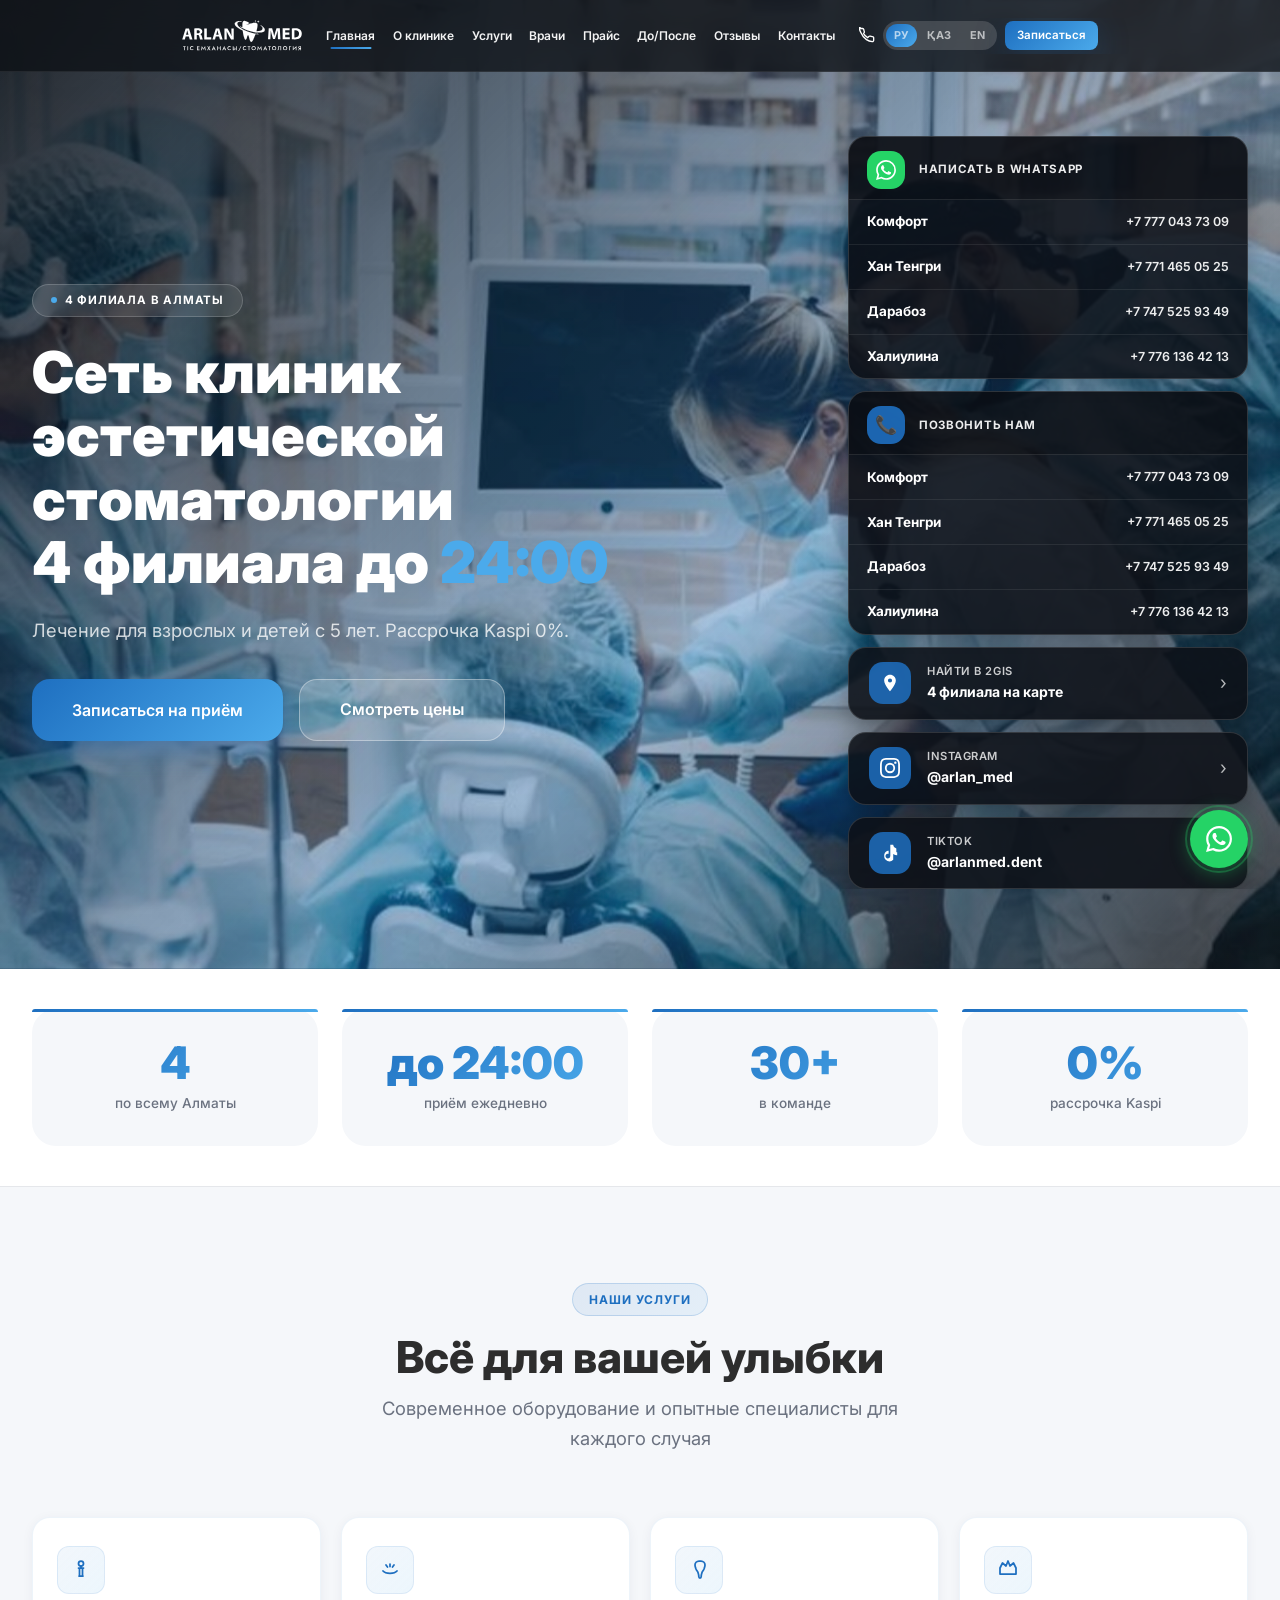
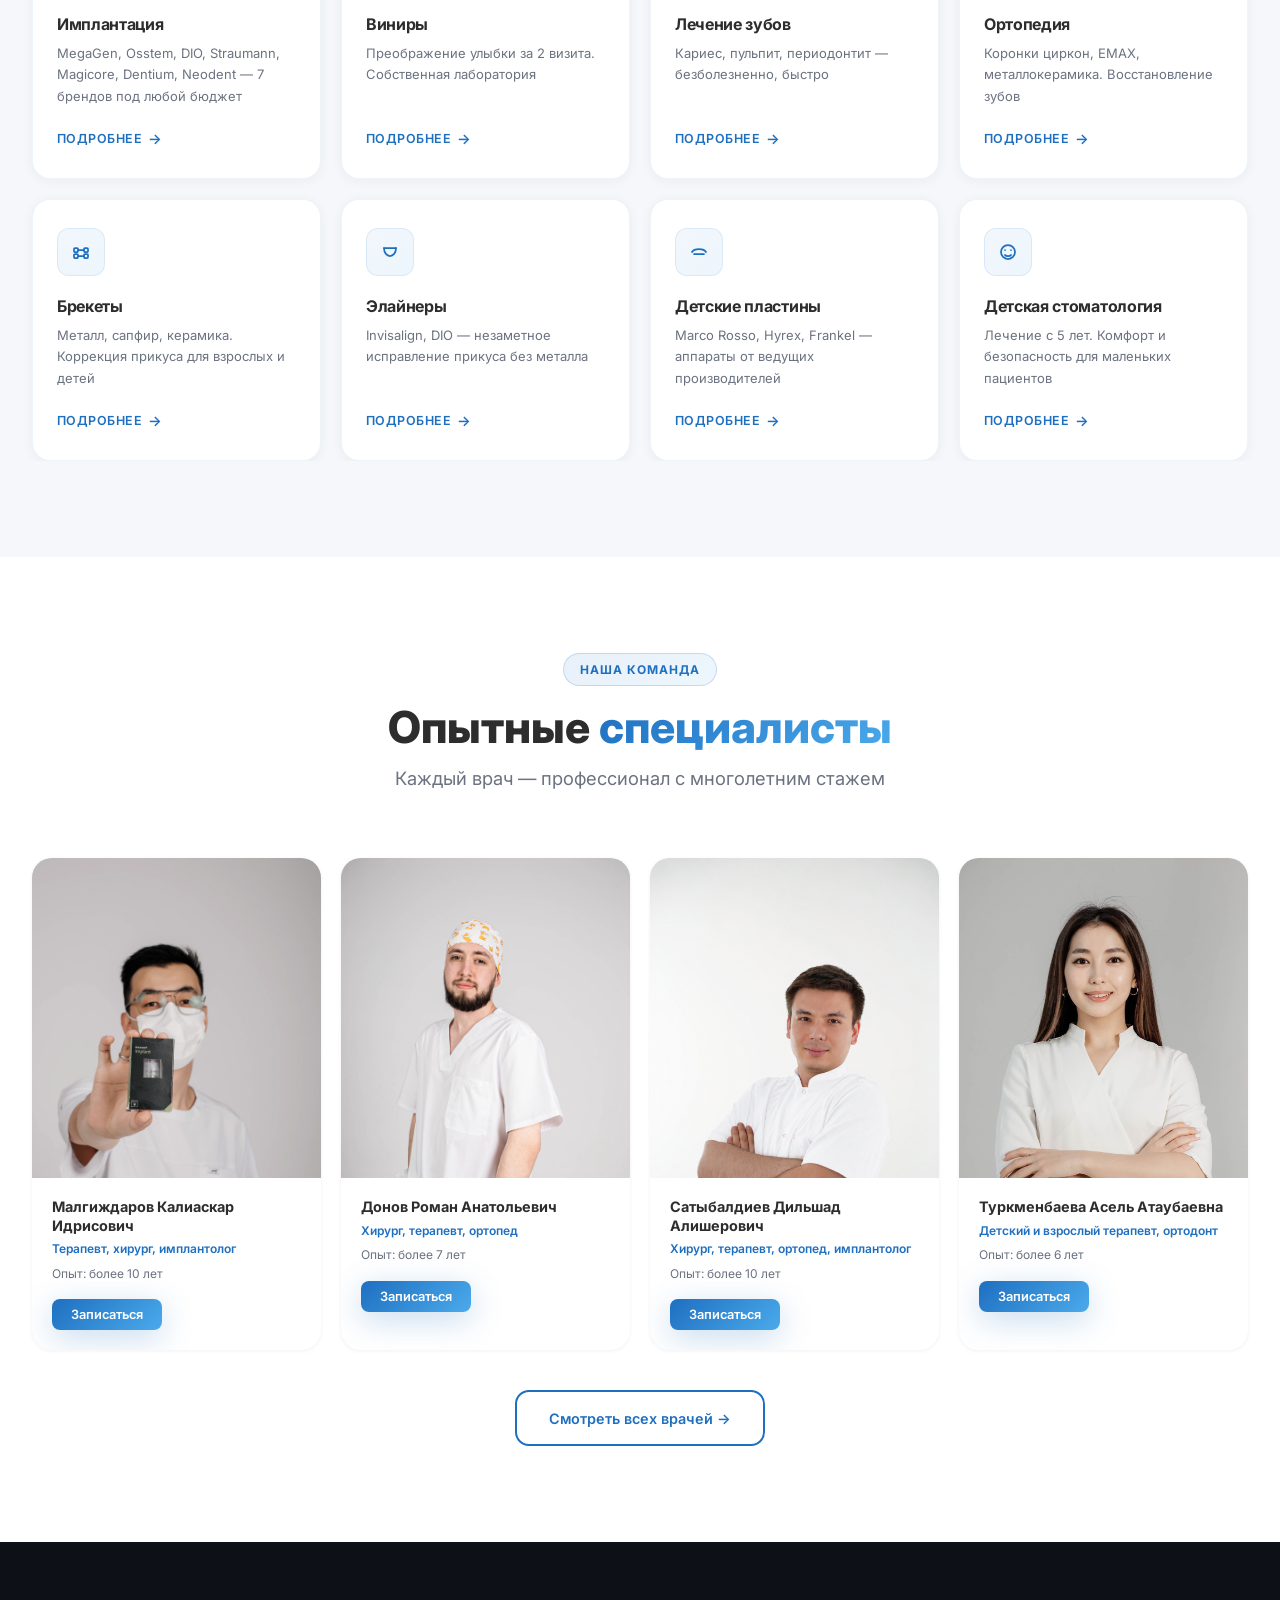
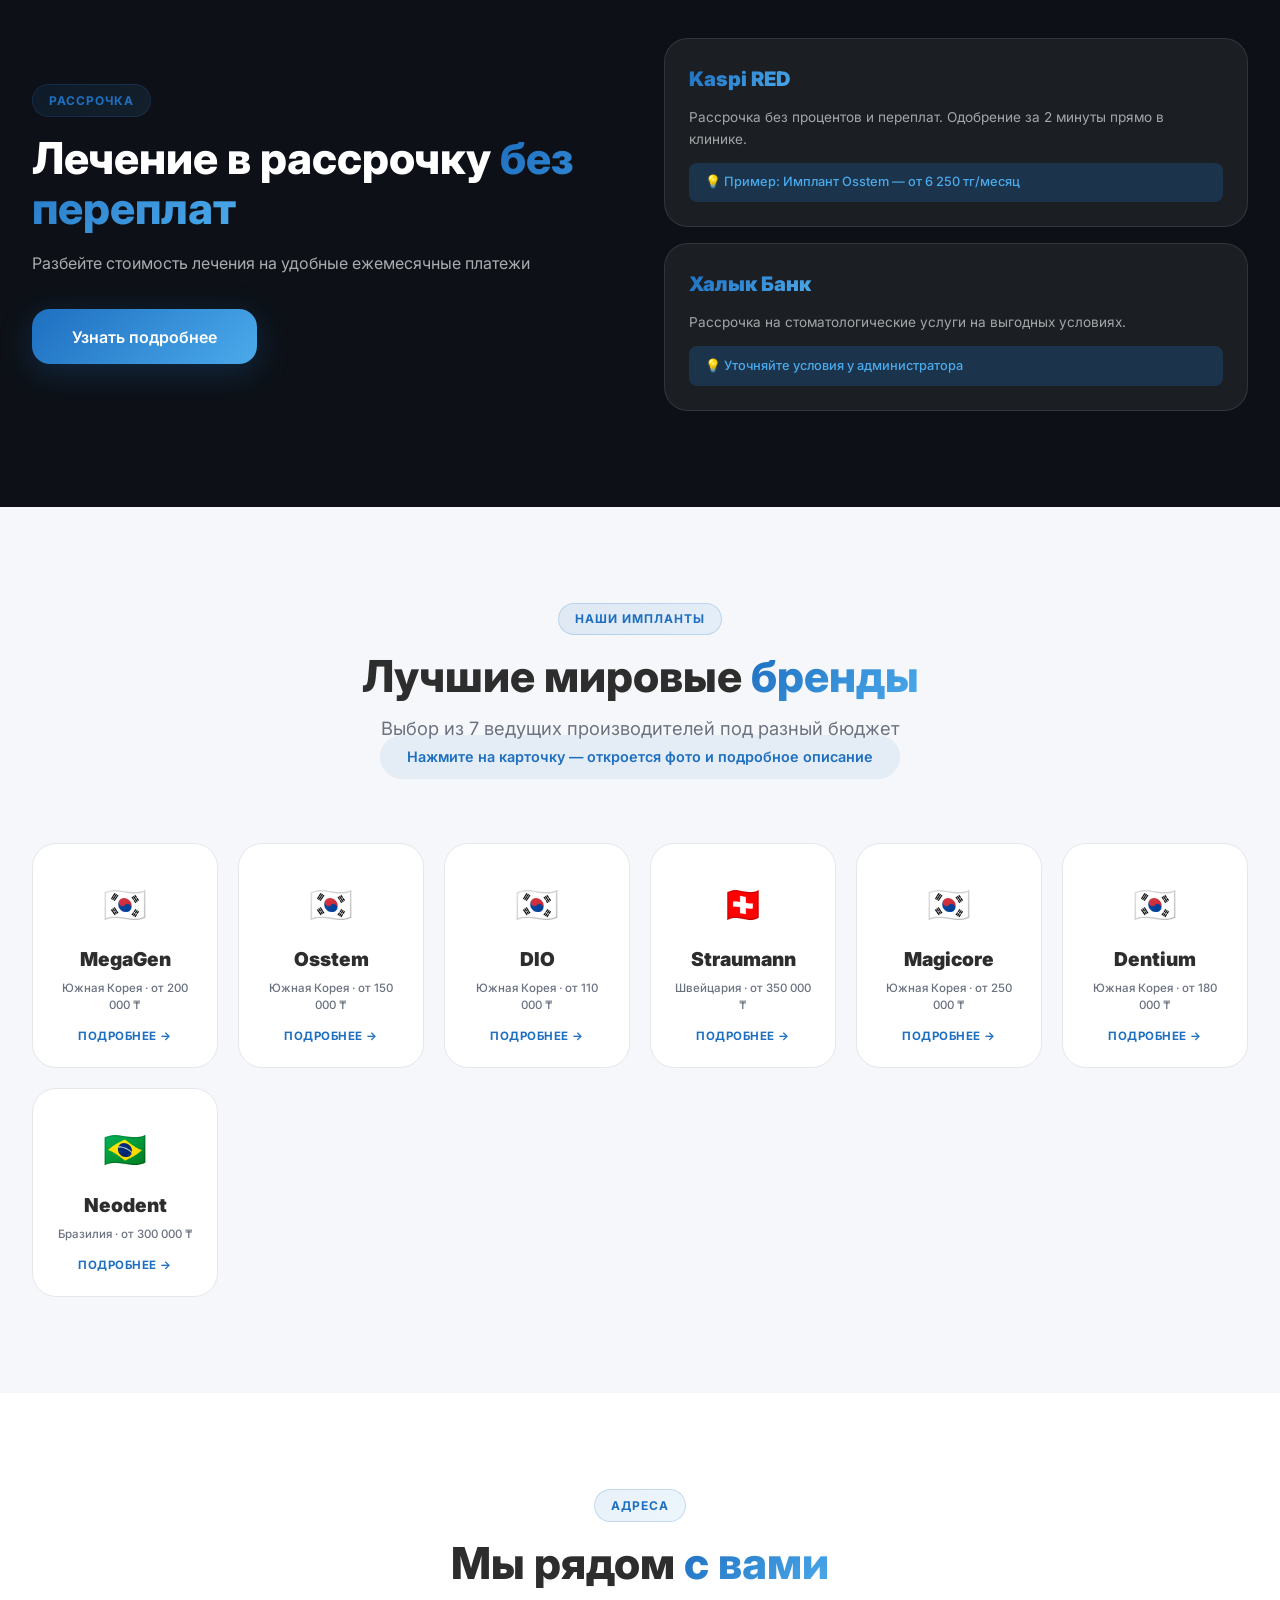
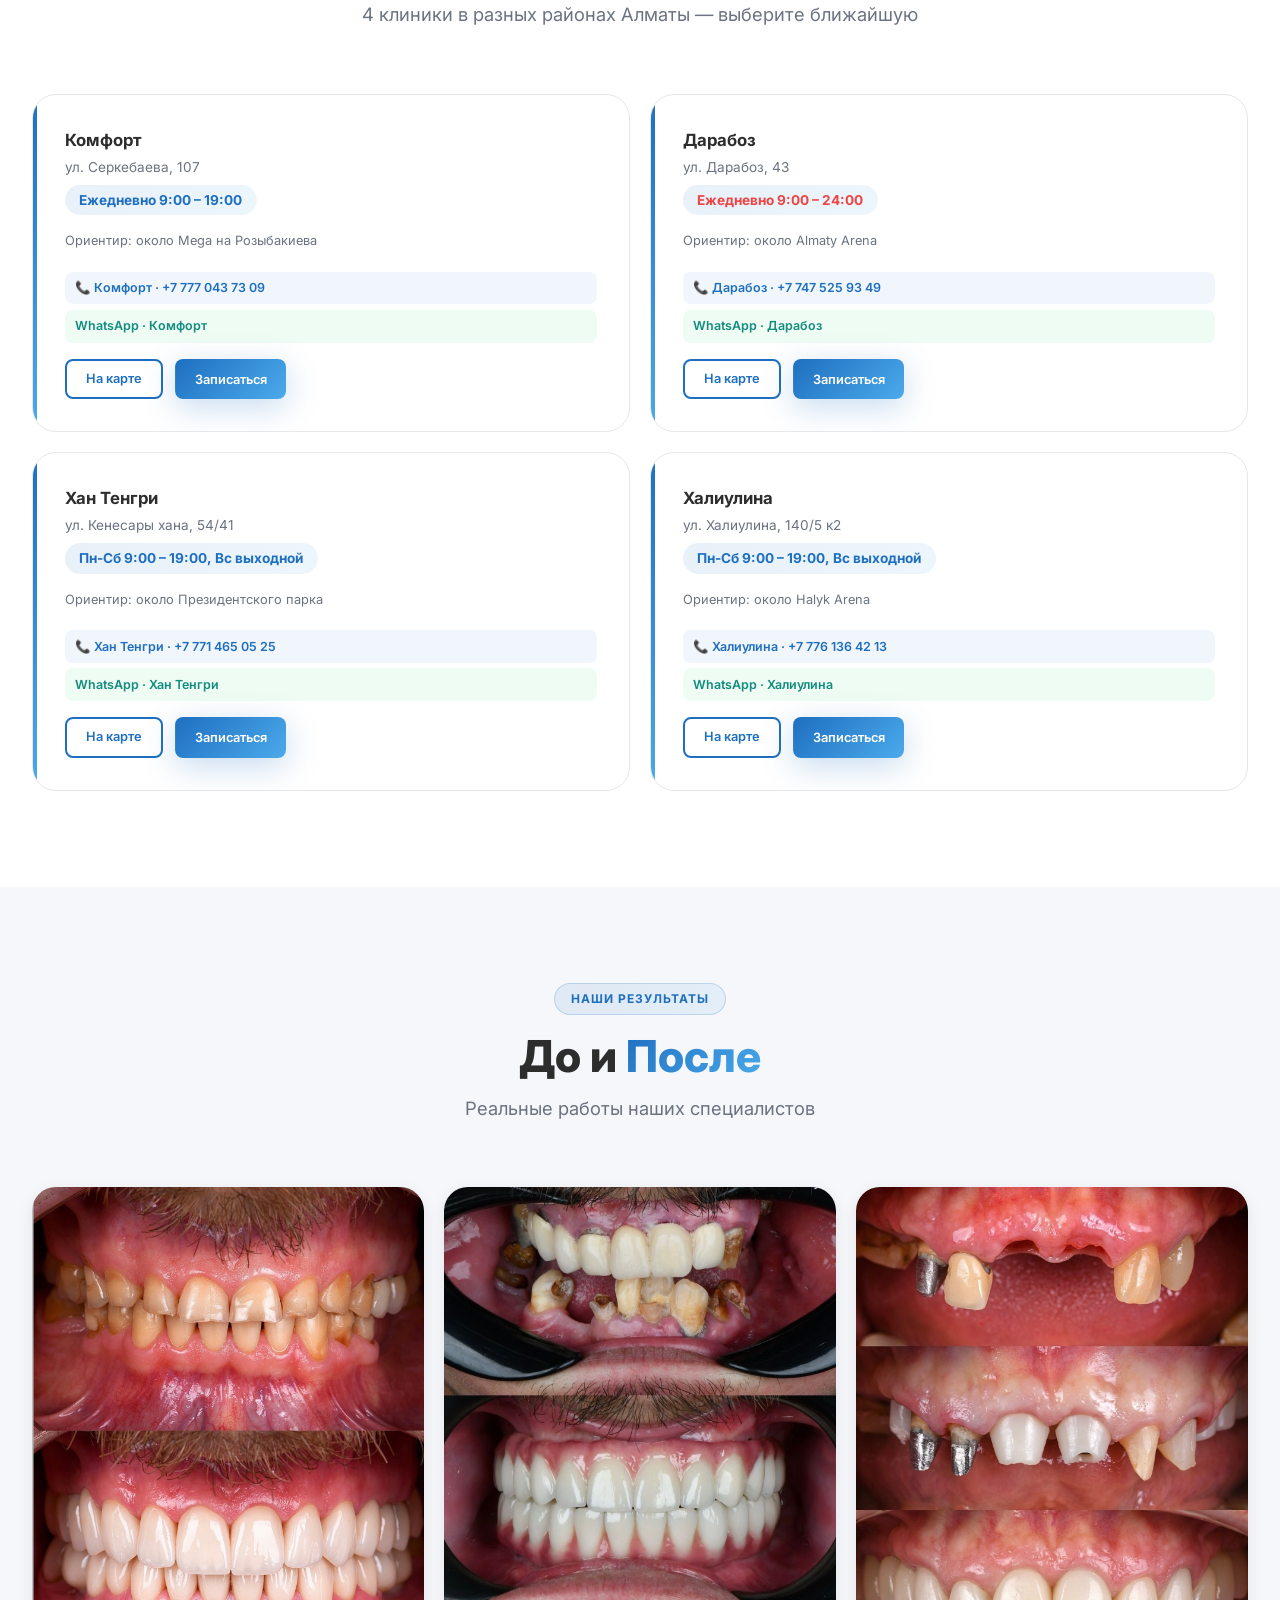
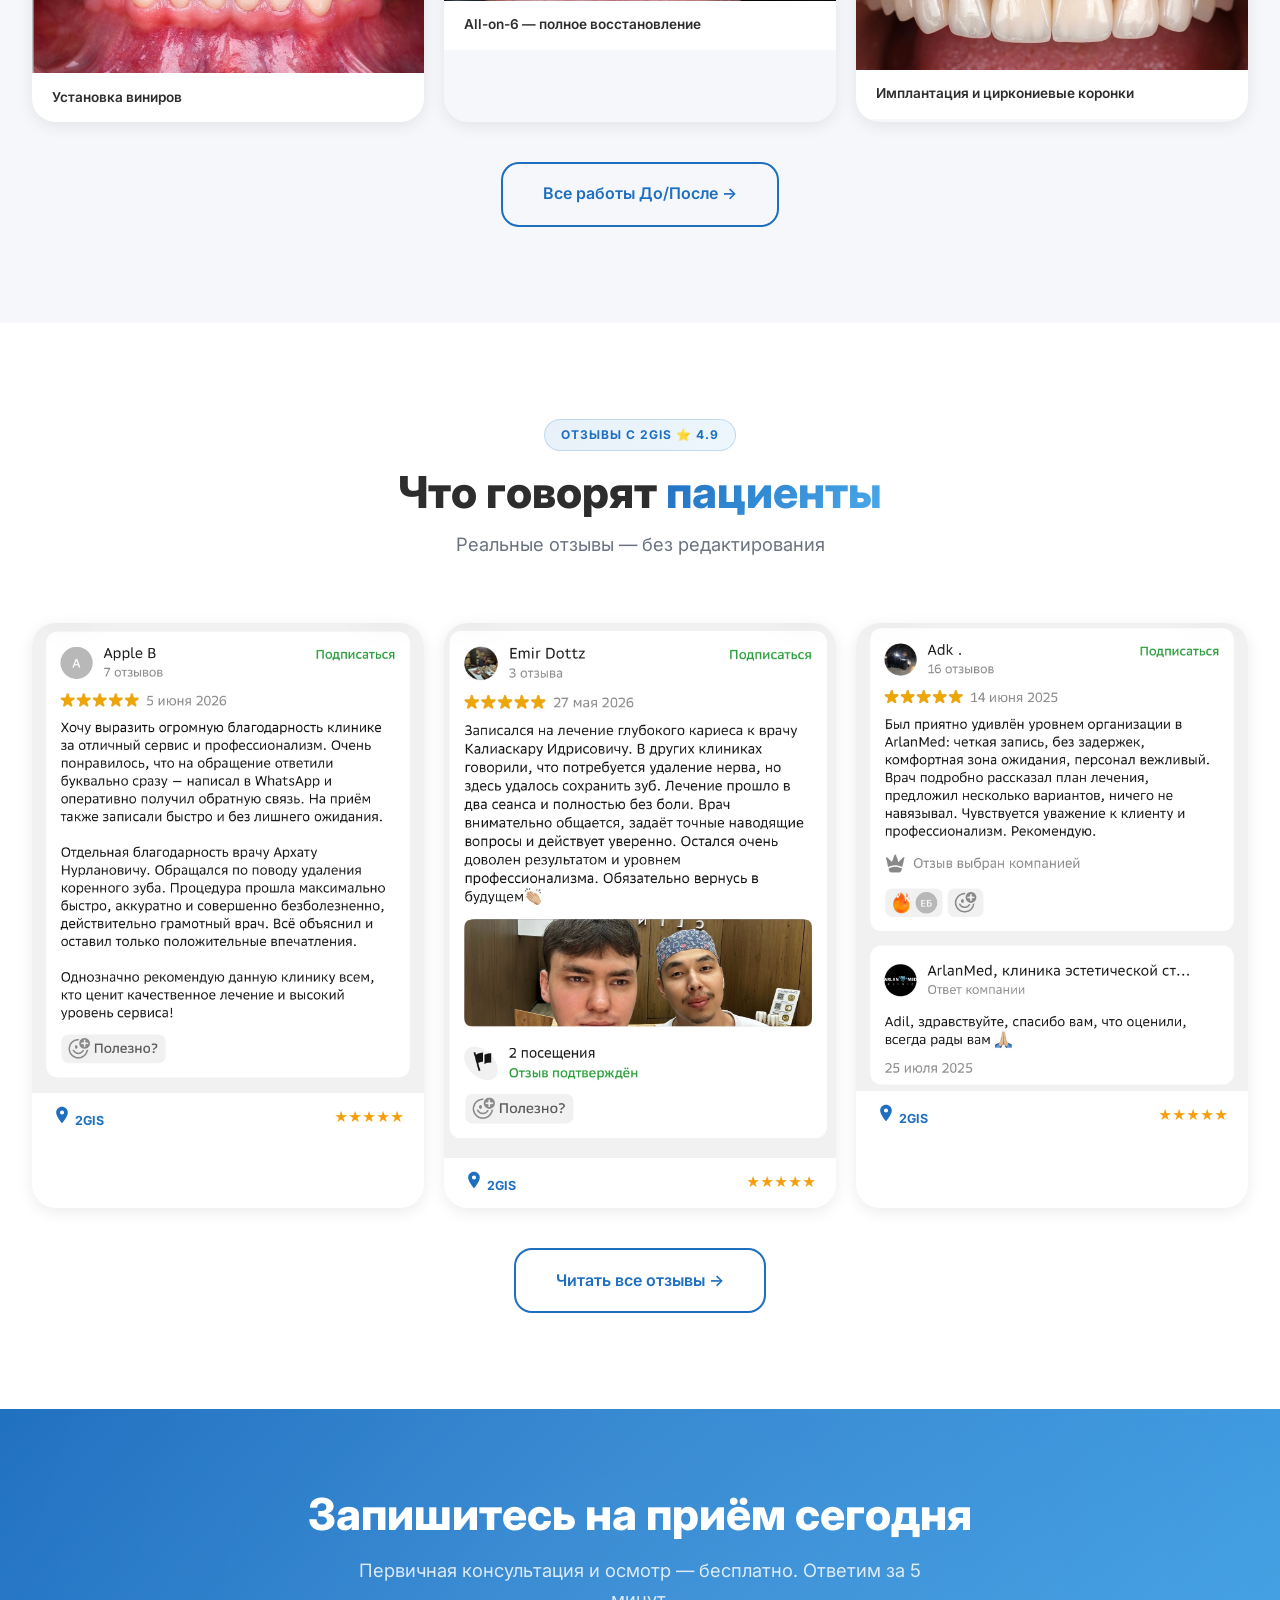
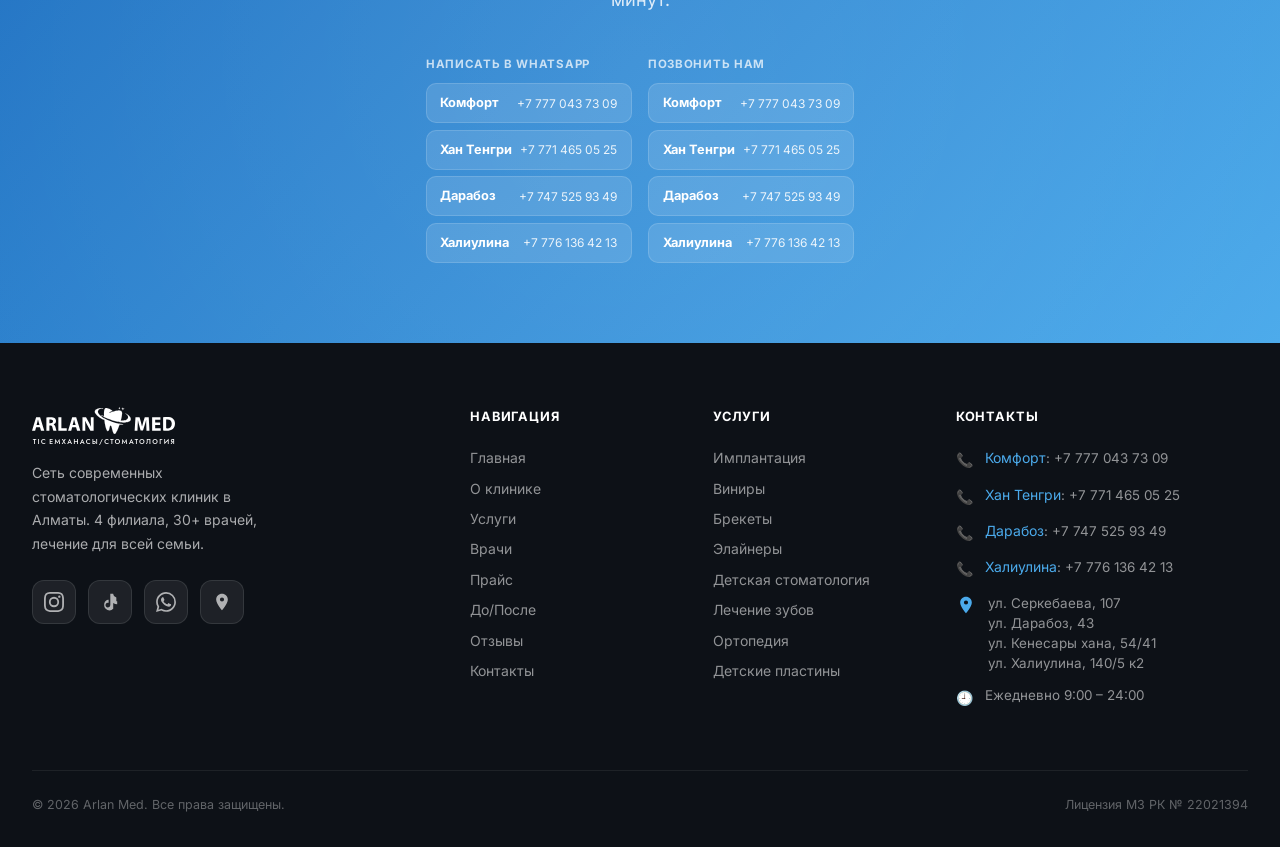
==== index.html @ 2eec99c2 "Fix invisible WhatsApp icon in hero contact block. Co-authored-by: Cursor <cursoragent@cursor.com>" ====
﻿<!DOCTYPE html>
<html lang="ru">
<head>
  <meta charset="UTF-8">
  <meta name="viewport" content="width=device-width, initial-scale=1.0">
  <title>Arlan Med — Стоматология в Алматы | 4 филиала, приём до 24:00</title>
  <meta name="description" content="Arlan Med — сеть современных стоматологических клиник в Алматы. 4 филиала, 30+ врачей, лечение взрослых и детей от 5 лет. Имплантация, виниры, брекеты, рассрочка Kaspi 0%.">
  <meta name="keywords" content="стоматология Алматы, зубной врач Алматы, имплантация, виниры, брекеты, детская стоматология, Arlan Med">
  <meta property="og:title" content="Arlan Med — Стоматология в Алматы">
  <meta property="og:description" content="4 филиала, приём до 24:00, рассрочка Kaspi 0%">
  <meta property="og:type" content="website">
  <link rel="icon" type="image/svg+xml" href="img/Logo/Logotype_ArlanMed.svg">
  <link rel="stylesheet" href="css/style.css?v=6">
</head>
<body>

<!-- ===== HEADER ===== -->
<header class="header" id="header">
  <div class="container">
    <div class="header__inner">
      <a href="index.html" class="header__logo">
        <img src="img/Logo/Logotype_ArlanMed.svg" alt="Arlan Med" onerror="this.src='img/Logo/Logotype_ArlanMed.png'">
      </a>
      <nav class="header__nav">
        <a href="index.html" class="nav-link" data-i18n="nav_home" data-i18n="nav_home" data-i18n="nav_home">Главная</a>
        <a href="about.html" class="nav-link" data-i18n="nav_about" data-i18n="nav_about" data-i18n="nav_about">О клинике</a>
        <a href="services.html" class="nav-link" data-i18n="nav_services" data-i18n="nav_services" data-i18n="nav_services">Услуги</a>
        <a href="doctors.html" class="nav-link" data-i18n="nav_doctors" data-i18n="nav_doctors" data-i18n="nav_doctors">Врачи</a>
        <a href="price.html" class="nav-link" data-i18n="nav_price" data-i18n="nav_price" data-i18n="nav_price">Прайс</a>
        <a href="gallery.html" class="nav-link" data-i18n="nav_gallery" data-i18n="nav_gallery" data-i18n="nav_gallery">До/После</a>
        <a href="reviews.html" class="nav-link" data-i18n="nav_reviews" data-i18n="nav_reviews" data-i18n="nav_reviews">Отзывы</a>
        <a href="contacts.html" class="nav-link" data-i18n="nav_contacts" data-i18n="nav_contacts" data-i18n="nav_contacts">Контакты</a>
      </nav>
      <div class="header__right">
        <a href="tel:+77011880101" class="header__phone">
          <svg viewBox="0 0 24 24" fill="none" stroke="currentColor" stroke-width="2" width="16" height="16"><path d="M22 16.92v3a2 2 0 01-2.18 2 19.79 19.79 0 01-8.63-3.07A19.5 19.5 0 013.25 9.09 19.79 19.79 0 01.21 .44 2 2 0 012.2 2.22h3a2 2 0 012 1.72c.127.96.361 1.903.7 2.81a2 2 0 01-.45 2.11L6.91 9.91a16 16 0 006.08 6.08l1.75-1.75a2 2 0 012.11-.45c.907.339 1.85.573 2.81.7A2 2 0 0122 16.92z"/></svg>
          <span>+7 701 188 0101</span>
        </a>
        <div class="lang-sw">
          <button type="button" class="lang-btn active" data-lang="ru">РУ</button>
          <button type="button" class="lang-btn" data-lang="kz">ҚАЗ</button>
          <button type="button" class="lang-btn" data-lang="en">EN</button>
        </div>
        <button class="btn btn-primary btn-sm header__cta" type="button" data-modal data-i18n="nav_cta">Записаться</button>
        <div class="burger" id="burger">
          <div class="burger-line"></div>
          <div class="burger-line"></div>
          <div class="burger-line"></div>
        </div>
      </div>
    </div>
  </div>
</header>

<!-- Mobile Nav -->
<div class="mobile-nav" id="mobileNav">
  <div class="mobile-nav__links">
    <a href="index.html" class="mobile-nav__link" data-i18n="nav_home" data-i18n="nav_home" data-i18n="nav_home">Главная</a>
    <a href="about.html" class="mobile-nav__link" data-i18n="nav_about" data-i18n="nav_about" data-i18n="nav_about">О клинике</a>
    <a href="services.html" class="mobile-nav__link" data-i18n="nav_services" data-i18n="nav_services" data-i18n="nav_services">Услуги</a>
    <a href="doctors.html" class="mobile-nav__link" data-i18n="nav_doctors" data-i18n="nav_doctors" data-i18n="nav_doctors">Врачи</a>
    <a href="price.html" class="mobile-nav__link" data-i18n="nav_price" data-i18n="nav_price" data-i18n="nav_price">Прайс</a>
    <a href="gallery.html" class="mobile-nav__link" data-i18n="nav_gallery" data-i18n="nav_gallery" data-i18n="nav_gallery">До/После</a>
    <a href="reviews.html" class="mobile-nav__link" data-i18n="nav_reviews" data-i18n="nav_reviews" data-i18n="nav_reviews">Отзывы</a>
    <a href="contacts.html" class="mobile-nav__link" data-i18n="nav_contacts" data-i18n="nav_contacts" data-i18n="nav_contacts">Контакты</a>
  </div>
  <div class="mobile-nav__bottom">
    <a href="tel:+77011880101" class="btn btn-outline" style="width:100%;justify-content:center">📞 +7 701 188 0101</a>
    <button class="btn btn-primary" data-modal style="width:100%" data-i18n="nav_cta">Записаться на приём</button>
  </div>
</div>

<!-- ===== HERO ===== -->
<section class="hero" id="hero">
  <div class="hero__bg">
    <img src="img/clinic/пациенту делают зубы, оч крутое фото.PNG" alt="Arlan Med стоматология" loading="eager">
  </div>
  <div class="hero__overlay"></div>
  <div class="hero__content">
    <div class="container">
      <div class="hero__inner">
        <div class="hero__text">
          <div class="hero__badge">
            <span class="badge-dot"></span>
            <span data-i18n="hero_badge">4 филиала в Алматы</span>
          </div>
          <h1 class="hero__title">
            <span data-i18n="hero_title_1">Сеть клиник эстетической стоматологии</span><br>
            <span data-i18n-html="hero_title_2_html">4 филиала до <span class="hero__time">24:00</span></span>
          </h1>
          <p class="hero__sub" data-i18n="hero_sub">Лечение для взрослых и детей с 5 лет. Рассрочка Kaspi 0%.</p>
          <div class="hero__btns">
            <button class="btn btn-primary btn-lg" data-modal data-i18n="hero_btn_appt">Записаться на приём</button>
            <a href="price.html" class="btn btn-ghost btn-lg" data-i18n="hero_btn_price">Смотреть цены</a>
          </div>
        </div>
        <div class="hero__links">
          <div class="qlink-group">
            <div class="qlink-group__head">
              <div class="qlink__icon"><svg viewBox="0 0 24 24" width="20" height="20" fill="currentColor"><path d="M17.472 14.382c-.297-.149-1.758-.867-2.03-.967-.273-.099-.471-.148-.67.15-.197.297-.767.966-.94 1.164-.173.199-.347.223-.644.075-.297-.15-1.255-.463-2.39-1.475-.883-.788-1.48-1.761-1.653-2.059-.173-.297-.018-.458.13-.606.134-.133.298-.347.446-.52.149-.174.198-.298.298-.497.099-.198.05-.371-.025-.52-.075-.149-.669-1.612-.916-2.207-.242-.579-.487-.5-.669-.51-.173-.008-.371-.01-.57-.01-.198 0-.52.074-.792.372-.272.297-1.04 1.016-1.04 2.479 0 1.462 1.065 2.875 1.213 3.074.149.198 2.096 3.2 5.077 4.487.709.306 1.262.489 1.694.625.712.227 1.36.195 1.871.118.571-.085 1.758-.719 2.006-1.413.248-.694.248-1.289.173-1.413-.074-.124-.272-.198-.57-.347m-5.421 7.403h-.004a9.87 9.87 0 01-5.031-1.378l-.361-.214-3.741.982.998-3.648-.235-.374a9.86 9.86 0 01-1.51-5.26c.001-5.45 4.436-9.884 9.888-9.884 2.64 0 5.122 1.03 6.988 2.898a9.825 9.825 0 012.893 6.994c-.003 5.45-4.437 9.884-9.885 9.884m8.413-18.297A11.815 11.815 0 0012.05 0C5.495 0 .16 5.335.157 11.892c0 2.096.547 4.142 1.588 5.945L.057 24l6.305-1.654a11.882 11.882 0 005.683 1.448h.005c6.554 0 11.89-5.335 11.893-11.893a11.821 11.821 0 00-3.48-8.413z"/></svg></div>
              <div class="qlink-group__title" data-i18n="qlink_wa">Написать в WhatsApp</div>
            </div>
            <div class="qlink-group__list" data-branch-list="wa"></div>
          </div>
          <div class="qlink-group">
            <div class="qlink-group__head">
              <div class="qlink__icon">📞</div>
              <div class="qlink-group__title" data-i18n="qlink_call">Позвонить нам</div>
            </div>
            <div class="qlink-group__list" data-branch-list="tel"></div>
          </div>
          <a href="https://2gis.kz/almaty/branches/70000001065666704" target="_blank" class="qlink">
            <div class="qlink__icon"><svg viewBox="0 0 24 24" width="20" height="20" fill="currentColor"><path d="M12 2C8.13 2 5 5.13 5 9c0 5.25 7 13 7 13s7-7.75 7-13c0-3.87-3.13-7-7-7zm0 9.5a2.5 2.5 0 010-5 2.5 2.5 0 010 5z"/></svg></div>
            <div class="qlink__text">
              <div class="qlink__label" data-i18n="qlink_2gis">Найти в 2GIS</div>
              <div class="qlink__val">4 филиала на карте</div>
            </div>
            <div class="qlink__arr">›</div>
          </a>
          <a href="https://www.instagram.com/arlan_med/" target="_blank" class="qlink">
            <div class="qlink__icon"><svg viewBox="0 0 24 24" width="20" height="20" fill="currentColor"><path d="M12 2.163c3.204 0 3.584.012 4.85.07 3.252.148 4.771 1.691 4.919 4.919.058 1.265.069 1.645.069 4.849 0 3.205-.012 3.584-.069 4.849-.149 3.225-1.664 4.771-4.919 4.919-1.266.058-1.644.07-4.85.07-3.204 0-3.584-.012-4.849-.07-3.26-.149-4.771-1.699-4.919-4.92-.058-1.265-.07-1.644-.07-4.849 0-3.204.013-3.583.07-4.849.149-3.227 1.664-4.771 4.919-4.919 1.266-.057 1.645-.069 4.849-.069zM12 0C8.741 0 8.333.014 7.053.072 2.695.272.273 2.69.073 7.052.014 8.333 0 8.741 0 12c0 3.259.014 3.668.072 4.948.2 4.358 2.618 6.78 6.98 6.98C8.333 23.986 8.741 24 12 24c3.259 0 3.668-.014 4.948-.072 4.354-.2 6.782-2.618 6.979-6.98.059-1.28.073-1.689.073-4.948 0-3.259-.014-3.667-.072-4.947-.196-4.354-2.617-6.78-6.979-6.98C15.668.014 15.259 0 12 0zm0 5.838a6.162 6.162 0 100 12.324 6.162 6.162 0 000-12.324zM12 16a4 4 0 110-8 4 4 0 010 8zm6.406-11.845a1.44 1.44 0 100 2.881 1.44 1.44 0 000-2.881z"/></svg></div>
            <div class="qlink__text">
              <div class="qlink__label" data-i18n="qlink_ig">Instagram</div>
              <div class="qlink__val">@arlan_med</div>
            </div>
            <div class="qlink__arr">›</div>
          </a>
          <a href="https://www.tiktok.com/@arlanmed.dent" target="_blank" class="qlink">
            <div class="qlink__icon"><svg viewBox="0 0 24 24" width="20" height="20" fill="currentColor"><path d="M19.59 6.69a4.83 4.83 0 01-3.77-4.25V2h-3.45v13.67a2.89 2.89 0 01-5.2 1.74 2.89 2.89 0 012.31-4.64 2.93 2.93 0 01.88.13V9.4a6.84 6.84 0 00-1-.05A6.33 6.33 0 005 15.66a6.34 6.34 0 0010.86 4.43v-7a8.16 8.16 0 004.77 1.52v-3.4a4.85 4.85 0 01-1.04-.11z"/></svg></div>
            <div class="qlink__text">
              <div class="qlink__label" data-i18n="qlink_tt">TikTok</div>
              <div class="qlink__val">@arlanmed.dent</div>
            </div>
            <div class="qlink__arr">›</div>
          </a>
        </div>
      </div>
    </div>
  </div>
</section>

<!-- ===== STATS ===== -->
<section class="stats">
  <div class="container">
    <div class="stats__grid stagger">
      <div class="stat reveal">
        <div class="stat__num" data-count="4" data-suffix="">4</div>
        <div class="stat__lbl" data-i18n="stat_branches_sub">филиала по всему Алматы</div>
      </div>
      <div class="stat reveal">
        <div class="stat__num" data-i18n="stat_hours">до 24:00</div>
        <div class="stat__lbl" data-i18n="stat_hours_sub">приём ежедневно</div>
      </div>
      <div class="stat reveal">
        <div class="stat__num" data-count="30" data-suffix="+">30+</div>
        <div class="stat__lbl" data-i18n="stat_doctors_sub">врачей в команде</div>
      </div>
      <div class="stat reveal">
        <div class="stat__num">0%</div>
        <div class="stat__lbl" data-i18n="stat_install_sub">рассрочка Kaspi</div>
      </div>
    </div>
  </div>
</section>

<!-- ===== SERVICES ===== -->
<section class="section section--gray" id="services">
  <div class="container">
    <div class="s-header reveal">
      <div class="s-badge" data-i18n="svc_badge">Наши услуги</div>
      <h2 class="s-title" data-i18n="svc_title">Всё для вашей <span class="hl">улыбки</span></h2>
      <p class="s-subtitle" data-i18n="svc_sub">Современное оборудование и опытные специалисты для каждого случая</p>
    </div>
    <div class="services-grid stagger">
      <a href="services.html#implants" class="svc-card reveal">
        <div class="svc-card__icon"><svg viewBox="0 0 24 24" aria-hidden="true"><circle cx="12" cy="5.5" r="2.5"/><path d="M12 8v2M9.5 10h5M10.5 10v8M13.5 10v8M10 18h4"/></svg></div>
        <div class="svc-card__title" data-i18n="svc_impl_title">Имплантация</div>
        <div class="svc-card__desc" data-i18n="svc_impl_desc">MegaGen, Osstem, DIO, Straumann, Magicore, Dentium, Neodent — 7 брендов под любой бюджет</div>
        <div class="svc-card__more" data-i18n="svc_more">Подробнее</div>
      </a>
      <a href="services.html#veneers" class="svc-card reveal">
        <div class="svc-card__icon"><svg viewBox="0 0 24 24" aria-hidden="true"><path d="M5 13c2.5 3 11.5 3 14 0"/><path d="M8 7l1.5 2M12 6v2.5M16 7l-1.5 2"/></svg></div>
        <div class="svc-card__title" data-i18n="svc_vin_title">Виниры</div>
        <div class="svc-card__desc" data-i18n="svc_vin_desc">Преображение улыбки за 2 визита. Собственная лаборатория</div>
        <div class="svc-card__more" data-i18n="svc_more">Подробнее</div>
      </a>
      <a href="services.html#therapy" class="svc-card reveal">
        <div class="svc-card__icon"><svg viewBox="0 0 24 24" aria-hidden="true"><path d="M12 3C9.5 3 8 5 8 7c0 1.5.5 2.5 1 4 .6 1.5 1.5 2 2 3.5.5 1.5.8 2.8.8 4 0 .8.5 1.5 1.2 1.5s1.2-.7 1.2-1.5c0-1.2.3-2.5.8-4 .5-1.5 1.4-2 2-3.5.5-1.5 1-2.5 1-4 0-2-1.5-4-4-4z"/></svg></div>
        <div class="svc-card__title" data-i18n="svc_ther_title">Лечение зубов</div>
        <div class="svc-card__desc" data-i18n="svc_ther_desc">Кариес, пульпит, периодонтит — безболезненно, быстро</div>
        <div class="svc-card__more" data-i18n="svc_more">Подробнее</div>
      </a>
      <a href="services.html#prosthetics" class="svc-card reveal">
        <div class="svc-card__icon"><svg viewBox="0 0 24 24" aria-hidden="true"><path d="M4 10l2.5-5 3.5 3 2-5 2 5 3.5-3 2.5 5v6H4v-6z"/></svg></div>
        <div class="svc-card__title" data-i18n="svc_orth_title">Ортопедия</div>
        <div class="svc-card__desc" data-i18n="svc_orth_desc">Коронки циркон, EMAX, металлокерамика. Восстановление зубов</div>
        <div class="svc-card__more" data-i18n="svc_more">Подробнее</div>
      </a>
      <a href="services.html#braces" class="svc-card reveal">
        <div class="svc-card__icon"><svg viewBox="0 0 24 24" aria-hidden="true"><rect x="5" y="8" width="4" height="4" rx="1"/><rect x="15" y="8" width="4" height="4" rx="1"/><rect x="5" y="14" width="4" height="4" rx="1"/><rect x="15" y="14" width="4" height="4" rx="1"/><path d="M9 10h6M9 16h6"/></svg></div>
        <div class="svc-card__title" data-i18n="svc_brac_title">Брекеты</div>
        <div class="svc-card__desc" data-i18n="svc_brac_desc">Металл, сапфир, керамика. Коррекция прикуса для взрослых и детей</div>
        <div class="svc-card__more" data-i18n="svc_more">Подробнее</div>
      </a>
      <a href="services.html#aligners" class="svc-card reveal">
        <div class="svc-card__icon"><svg viewBox="0 0 24 24" aria-hidden="true"><path d="M6 8c0 5 3 8 6 8s6-3 6-8"/><path d="M6 8h12"/></svg></div>
        <div class="svc-card__title" data-i18n="svc_align_title">Элайнеры</div>
        <div class="svc-card__desc" data-i18n="svc_align_desc">Invisalign, DIO — незаметное исправление прикуса без металла</div>
        <div class="svc-card__more" data-i18n="svc_more">Подробнее</div>
      </a>
      <a href="services.html#plates" class="svc-card reveal">
        <div class="svc-card__icon"><svg viewBox="0 0 24 24" aria-hidden="true"><path d="M5 12c2-4 12-4 14 0"/><path d="M7 14h10"/></svg></div>
        <div class="svc-card__title" data-i18n="svc_plates_title">Детские пластины</div>
        <div class="svc-card__desc" data-i18n="svc_plates_desc">Marco Rosso, Hyrex, Frankel — аппараты от ведущих производителей</div>
        <div class="svc-card__more" data-i18n="svc_more">Подробнее</div>
      </a>
      <a href="services.html#kids" class="svc-card reveal">
        <div class="svc-card__icon"><svg viewBox="0 0 24 24" aria-hidden="true"><circle cx="12" cy="12" r="7"/><path d="M9 10h.01M15 10h.01"/><path d="M9 15c1 1.5 5 1.5 6 0"/></svg></div>
        <div class="svc-card__title" data-i18n="svc_kids_title">Детская стоматология</div>
        <div class="svc-card__desc" data-i18n="svc_kids_desc">Лечение с 5 лет. Комфорт и безопасность для маленьких пациентов</div>
        <div class="svc-card__more" data-i18n="svc_more">Подробнее</div>
      </a>
    </div>
  </div>
</section>

<!-- ===== DOCTORS ===== -->
<section class="section" id="doctors">
  <div class="container">
    <div class="s-header reveal">
      <div class="s-badge" data-i18n="doc_badge">Наша команда</div>
      <h2 class="s-title" data-i18n-html="doc_title_html">Опытные <span class="hl">специалисты</span></h2>
      <p class="s-subtitle" data-i18n="doc_sub">Каждый врач — профессионал с многолетним стажем</p>
    </div>
    <div class="doctors-grid stagger">
      <div class="doc-card reveal">
        <div class="doc-card__img">
          <img src="img/doctors/Малгиждаров Калиаскар Идрисович.JPG.jpeg" alt="Малгиждаров Калиаскар Идрисович" loading="lazy">
        </div>
        <div class="doc-card__body">
          <div class="doc-card__name" data-i18n="doc_mal_name">Малгиждаров Калиаскар Идрисович</div>
          <div class="doc-card__spec" data-i18n="doc_mal_spec">Терапевт, хирург, имплантолог</div>
          <div class="doc-card__exp" data-i18n="doc_mal_exp">Опыт: более 10 лет</div>
          <button class="btn btn-primary btn-sm" data-modal data-doctor="Малгиждаров Калиаскар Идрисович" data-i18n="doc_appt">Записаться</button>
        </div>
      </div>
      <div class="doc-card reveal">
        <div class="doc-card__img">
          <img src="img/doctors/Донов Роман Анатольевич.jpeg" alt="Донов Роман Анатольевич" loading="lazy">
        </div>
        <div class="doc-card__body">
          <div class="doc-card__name" data-i18n="doc_donov_name">Донов Роман Анатольевич</div>
          <div class="doc-card__spec" data-i18n="doc_donov_spec">Хирург, терапевт, ортопед</div>
          <div class="doc-card__exp" data-i18n="doc_donov_exp">Опыт: более 7 лет</div>
          <button class="btn btn-primary btn-sm" data-modal data-doctor="Донов Роман Анатольевич" data-i18n="doc_appt">Записаться</button>
        </div>
      </div>
      <div class="doc-card reveal">
        <div class="doc-card__img">
          <img src="img/doctors/Сатыбалдиев Дильшад Алишерович.PNG" alt="Сатыбалдиев Дильшад Алишерович" loading="lazy">
        </div>
        <div class="doc-card__body">
          <div class="doc-card__name" data-i18n="doc_satybaldiev_name">Сатыбалдиев Дильшад Алишерович</div>
          <div class="doc-card__spec" data-i18n="doc_satybaldiev_spec">Хирург, терапевт, ортопед, имплантолог</div>
          <div class="doc-card__exp" data-i18n="doc_satybaldiev_exp">Опыт: более 10 лет</div>
          <button class="btn btn-primary btn-sm" data-modal data-doctor="Сатыбалдиев Дильшад Алишерович" data-i18n="doc_appt">Записаться</button>
        </div>
      </div>
      <div class="doc-card reveal">
        <div class="doc-card__img">
          <img src="img/doctors/Туркменбаева Асель Атаубаевна.jpeg" alt="Туркменбаева Асель Атаубаевна" loading="lazy">
        </div>
        <div class="doc-card__body">
          <div class="doc-card__name" data-i18n="doc_turkmenbaeva_name">Туркменбаева Асель Атаубаевна</div>
          <div class="doc-card__spec" data-i18n="doc_turkmenbaeva_spec">Детский и взрослый терапевт, ортодонт</div>
          <div class="doc-card__exp" data-i18n="doc_turkmenbaeva_exp">Опыт: более 6 лет</div>
          <button class="btn btn-primary btn-sm" data-modal data-doctor="Туркменбаева Асель Атаубаевна" data-i18n="doc_appt">Записаться</button>
        </div>
      </div>
    </div>
    <div style="text-align:center;margin-top:2.5rem">
      <a href="doctors.html" class="btn btn-outline" data-i18n="doc_all">Смотреть всех врачей →</a>
    </div>
  </div>
</section>

<!-- ===== INSTALLMENT ===== -->
<section class="section section--dark" id="installment">
  <div class="container">
    <div class="install-grid">
      <div class="reveal-left">
        <div class="s-badge" data-i18n="install_badge">Рассрочка</div>
        <h2 class="s-title" style="color:#fff;margin-bottom:1rem" data-i18n-html="install_title_full">Лечение в рассрочку <span class="hl">без переплат</span></h2>
        <p style="color:rgba(255,255,255,.65);line-height:1.7;margin-bottom:2rem" data-i18n="install_sub">Разбейте стоимость лечения на удобные ежемесячные платежи</p>
        <button class="btn btn-primary btn-lg" data-modal data-i18n="install_learn_more">Узнать подробнее</button>
      </div>
      <div class="install-cards reveal-right">
        <div class="install-card">
          <div class="install-card__head">
            <div class="install-card__logo">Kaspi RED</div>
          </div>
          <div class="install-card__desc" data-i18n="install_kaspi_desc">Рассрочка без процентов и переплат. Одобрение за 2 минуты прямо в клинике.</div>
          <div class="install-card__ex" data-i18n="install_kaspi_ex">💡 Пример: Имплант Osstem — от 12 500 тг/месяц</div>
        </div>
        <div class="install-card">
          <div class="install-card__head">
            <div class="install-card__logo" data-i18n="install_halyk_name">Халык Банк</div>
          </div>
          <div class="install-card__desc" data-i18n="install_halyk_desc">Рассрочка на стоматологические услуги на выгодных условиях.</div>
          <div class="install-card__ex" data-i18n="install_halyk_ex">💡 Уточняйте условия у администратора</div>
        </div>
      </div>
    </div>
  </div>
</section>

<!-- ===== BRANDS ===== -->
<section class="section section--gray" id="brands">
  <div class="container">
    <div class="s-header reveal">
      <div class="s-badge" data-i18n="brands_badge">Наши импланты</div>
      <h2 class="s-title" data-i18n-html="brands_title_html">Лучшие мировые <span class="hl">бренды</span></h2>
      <p class="s-subtitle" data-i18n="brands_sub">Выбор из 7 ведущих производителей под разный бюджет</p>
      <p class="brands-hint reveal" data-i18n="brands_hint">Нажмите на карточку — откроется фото и подробное описание</p>
    </div>
    <div class="brands-grid stagger" id="brands-grid">
      <button type="button" class="brand-card reveal" data-implant="megagen">
        <div class="brand-card__flag">🇰🇷</div>
        <div class="brand-card__name">MegaGen</div>
        <div class="brand-card__note" data-i18n="brand_megagen_note">Южная Корея · от 200 000 ₸</div>
        <div class="brand-card__more" data-i18n="brand_more">Подробнее →</div>
      </button>
      <button type="button" class="brand-card reveal" data-implant="osstem">
        <div class="brand-card__flag">🇰🇷</div>
        <div class="brand-card__name">Osstem</div>
        <div class="brand-card__note" data-i18n="brand_osstem_note">Южная Корея · от 150 000 ₸</div>
        <div class="brand-card__more" data-i18n="brand_more">Подробнее →</div>
      </button>
      <button type="button" class="brand-card reveal" data-implant="dio">
        <div class="brand-card__flag">🇰🇷</div>
        <div class="brand-card__name">DIO</div>
        <div class="brand-card__note" data-i18n="brand_dio_note">Южная Корея · от 110 000 ₸</div>
        <div class="brand-card__more" data-i18n="brand_more">Подробнее →</div>
      </button>
      <button type="button" class="brand-card reveal" data-implant="straumann">
        <div class="brand-card__flag">🇨🇭</div>
        <div class="brand-card__name">Straumann</div>
        <div class="brand-card__note" data-i18n="brand_straumann_note">Швейцария · от 350 000 ₸</div>
        <div class="brand-card__more" data-i18n="brand_more">Подробнее →</div>
      </button>
      <button type="button" class="brand-card reveal" data-implant="magicore">
        <div class="brand-card__flag">🇰🇷</div>
        <div class="brand-card__name">Magicore</div>
        <div class="brand-card__note" data-i18n="brand_magicore_note">Южная Корея · от 250 000 ₸</div>
        <div class="brand-card__more" data-i18n="brand_more">Подробнее →</div>
      </button>
      <button type="button" class="brand-card reveal" data-implant="dentium">
        <div class="brand-card__flag">🇰🇷</div>
        <div class="brand-card__name">Dentium</div>
        <div class="brand-card__note" data-i18n="brand_dentium_note">Южная Корея · от 180 000 ₸</div>
        <div class="brand-card__more" data-i18n="brand_more">Подробнее →</div>
      </button>
      <button type="button" class="brand-card reveal" data-implant="neodent">
        <div class="brand-card__flag">🇧🇷</div>
        <div class="brand-card__name">Neodent</div>
        <div class="brand-card__note" data-i18n="brand_neodent_note">Бразилия · от 300 000 ₸</div>
        <div class="brand-card__more" data-i18n="brand_more">Подробнее →</div>
      </button>
    </div>
  </div>
</section>

<!-- ===== BRANCHES ===== -->
<section class="section" id="branches">
  <div class="container">
    <div class="s-header reveal">
      <div class="s-badge" data-i18n="branch_badge">Адреса</div>
      <h2 class="s-title" data-i18n-html="branch_title_html">Мы рядом <span class="hl">с вами</span></h2>
      <p class="s-subtitle" data-i18n="branch_sub">4 клиники в разных районах Алматы — выберите ближайшую</p>
    </div>
    <div class="branches-grid">
      <div class="branch-card reveal">
        <div class="branch-card__head">
          <div>
            <div class="branch-card__name" data-i18n="br_comfort">Комфорт</div>
            <div class="branch-card__addr" data-i18n="br_serkebaeva_addr">ул. Серкебаева, 107</div>
            <div class="branch-time" style="margin-top:0.4rem;font-size:0.85rem" data-i18n="br_hours_daily">Ежедневно 9:00–19:00</div>
          </div>
        </div>
        <div class="branch-card__landmark" data-i18n="br_landmark_mega">📌 <span>около Mega на Розыбакиева</span></div>
        <div class="branch-card__btns">
          <a href="https://2gis.kz/almaty/branches/70000001065666704" target="_blank" class="btn btn-outline btn-sm" data-i18n="branch_map">На карте</a>
          <button class="btn btn-primary btn-sm" data-modal data-i18n="branch_appt">Записаться</button>
        </div>
      </div>
      <div class="branch-card reveal">
        <div class="branch-card__head">
          <div>
            <div class="branch-card__name" data-i18n="br_daraboz">Дарабоз</div>
            <div class="branch-card__addr" data-i18n="br_daraboz_addr">ул. Дарабоз, 43</div>
            <div class="branch-time" style="color:#ef4444;margin-top:0.4rem;font-size:0.85rem" data-i18n="br_hours_late">Ежедневно 9:00–24:00</div>
          </div>
        </div>
        <div class="branch-card__landmark" data-i18n="br_landmark_arena">📌 <span>около Almaty Arena</span></div>
        <div class="branch-card__btns">
          <a href="https://2gis.kz/almaty/branches/70000001065666704" target="_blank" class="btn btn-outline btn-sm" data-i18n="branch_map">На карте</a>
          <button class="btn btn-primary btn-sm" data-modal data-i18n="branch_appt">Записаться</button>
        </div>
      </div>
      <div class="branch-card reveal">
        <div class="branch-card__head">
          <div>
            <div class="branch-card__name" data-i18n="br_khan_tengri">Хан Тенгри</div>
            <div class="branch-card__addr" data-i18n="br_kenesari_addr">ул. Кенесары хана, 54/41</div>
            <div class="branch-time" style="margin-top:0.4rem;font-size:0.85rem" data-i18n="br_hours_mon_sat">Пн-Сб 9:00–19:00, Вс выходной</div>
          </div>
        </div>
        <div class="branch-card__landmark" data-i18n="br_landmark_park">📌 <span>около Президентского парка</span></div>
        <div class="branch-card__btns">
          <a href="https://2gis.kz/almaty/branches/70000001065666704" target="_blank" class="btn btn-outline btn-sm" data-i18n="branch_map">На карте</a>
          <button class="btn btn-primary btn-sm" data-modal data-i18n="branch_appt">Записаться</button>
        </div>
      </div>
      <div class="branch-card reveal">
        <div class="branch-card__head">
          <div>
            <div class="branch-card__name" data-i18n="br_haliulina">Халиулина</div>
            <div class="branch-card__addr" data-i18n="br_haliulina_addr">ул. Халиулина, 140/5 к2</div>
            <div class="branch-time" style="margin-top:0.4rem;font-size:0.85rem" data-i18n="br_hours_mon_sat">Пн-Сб 9:00–19:00, Вс выходной</div>
          </div>
        </div>
        <div class="branch-card__landmark" data-i18n="br_landmark_halyk">📌 <span>около Halyk Arena</span></div>
        <div class="branch-card__btns">
          <a href="https://2gis.kz/almaty/branches/70000001065666704" target="_blank" class="btn btn-outline btn-sm" data-i18n="branch_map">На карте</a>
          <button class="btn btn-primary btn-sm" data-modal data-i18n="branch_appt">Записаться</button>
        </div>
      </div>
    </div>
  </div>
</section>

<!-- ===== BEFORE/AFTER PREVIEW ===== -->
<section class="section section--gray" id="gallery-preview">
  <div class="container">
    <div class="s-header reveal">
      <div class="s-badge" data-i18n="gallery_badge">Наши результаты</div>
      <h2 class="s-title" data-i18n-html="gallery_title_html">До и <span class="hl">После</span></h2>
      <p class="s-subtitle" data-i18n="gallery_sub_preview">Реальные работы наших специалистов</p>
    </div>
    <div class="preview-grid stagger">
      <div class="reveal" style="border-radius:var(--radius-xl);overflow:hidden;box-shadow:var(--shadow-md);cursor:pointer;transition:all var(--transition)" onclick="window.location='gallery.html'" onmouseover="this.style.transform='translateY(-6px)';this.style.boxShadow='var(--shadow-xl)'" onmouseout="this.style.transform='';this.style.boxShadow='var(--shadow-md)'">
        <img src="img/виниры/IMG_5773.PNG" alt="Результат установки виниров" style="width:100%;display:block;object-fit:cover" loading="lazy">
        <div style="padding:.85rem 1.25rem;background:#fff;font-size:.85rem;font-weight:600;color:var(--c-dark)" data-i18n="gal_veneers_result">Установка виниров</div>
      </div>
      <div class="reveal" style="border-radius:var(--radius-xl);overflow:hidden;box-shadow:var(--shadow-md);cursor:pointer;transition:all var(--transition)" onclick="window.location='gallery.html'" onmouseover="this.style.transform='translateY(-6px)';this.style.boxShadow='var(--shadow-xl)'" onmouseout="this.style.transform='';this.style.boxShadow='var(--shadow-md)'">
        <img src="img/All on 6/IMG_8305.PNG" alt="All-on-6 — полное восстановление" style="width:100%;display:block;object-fit:cover" loading="lazy">
        <div style="padding:.85rem 1.25rem;background:#fff;font-size:.85rem;font-weight:600;color:var(--c-dark)" data-i18n="gal_allon6_result">All-on-6 — полное восстановление</div>
      </div>
      <div class="reveal" style="border-radius:var(--radius-xl);overflow:hidden;box-shadow:var(--shadow-md);cursor:pointer;transition:all var(--transition)" onclick="window.location='gallery.html'" onmouseover="this.style.transform='translateY(-6px)';this.style.boxShadow='var(--shadow-xl)'" onmouseout="this.style.transform='';this.style.boxShadow='var(--shadow-md)'">
        <img src="img/Имплантация и цирконьевые коронки/IMG_1543.PNG" alt="Имплантация и циркониевые коронки" style="width:100%;display:block;object-fit:cover" loading="lazy">
        <div style="padding:.85rem 1.25rem;background:#fff;font-size:.85rem;font-weight:600;color:var(--c-dark)" data-i18n="gal_impl_zircon">Имплантация и циркониевые коронки</div>
      </div>
    </div>
    <div style="text-align:center">
      <a href="gallery.html" class="btn btn-outline btn-lg" data-i18n="gallery_all">Все работы До/После →</a>
    </div>
  </div>
</section>

<!-- ===== REVIEWS PREVIEW ===== -->
<section class="section" id="reviews-preview">
  <div class="container">
    <div class="s-header reveal">
      <div class="s-badge" data-i18n="reviews_badge">Отзывы с 2GIS ⭐ 4.9</div>
      <h2 class="s-title" data-i18n-html="reviews_title_html">Что говорят <span class="hl">пациенты</span></h2>
      <p class="s-subtitle" data-i18n="reviews_sub">Реальные отзывы — без редактирования</p>
    </div>
    <div class="preview-grid stagger">
      <div class="reveal" style="border-radius:var(--radius-xl);overflow:hidden;box-shadow:var(--shadow-md);cursor:pointer;transition:all var(--transition)" onclick="window.location='reviews.html'" onmouseover="this.style.transform='translateY(-5px)';this.style.boxShadow='var(--shadow-xl)'" onmouseout="this.style.transform='';this.style.boxShadow='var(--shadow-md)'">
        <img src="img/реальные отзывы/отзыв 1.PNG" alt="Реальный отзыв пациента Arlan Med" style="width:100%;display:block" loading="lazy">
        <div style="padding:.75rem 1.25rem;background:#fff;display:flex;justify-content:space-between;align-items:center">
          <span style="font-size:.78rem;font-weight:700;color:var(--c-primary)"><svg viewBox="0 0 24 24" width="20" height="20" fill="currentColor"><path d="M12 2C8.13 2 5 5.13 5 9c0 5.25 7 13 7 13s7-7.75 7-13c0-3.87-3.13-7-7-7zm0 9.5a2.5 2.5 0 010-5 2.5 2.5 0 010 5z"/></svg> 2GIS</span>
          <span style="color:#F59E0B;font-size:.85rem">★★★★★</span>
        </div>
      </div>
      <div class="reveal" style="border-radius:var(--radius-xl);overflow:hidden;box-shadow:var(--shadow-md);cursor:pointer;transition:all var(--transition)" onclick="window.location='reviews.html'" onmouseover="this.style.transform='translateY(-5px)';this.style.boxShadow='var(--shadow-xl)'" onmouseout="this.style.transform='';this.style.boxShadow='var(--shadow-md)'">
        <img src="img/реальные отзывы/отзыв 3.PNG" alt="Реальный отзыв пациента Arlan Med" style="width:100%;display:block" loading="lazy">
        <div style="padding:.75rem 1.25rem;background:#fff;display:flex;justify-content:space-between;align-items:center">
          <span style="font-size:.78rem;font-weight:700;color:var(--c-primary)"><svg viewBox="0 0 24 24" width="20" height="20" fill="currentColor"><path d="M12 2C8.13 2 5 5.13 5 9c0 5.25 7 13 7 13s7-7.75 7-13c0-3.87-3.13-7-7-7zm0 9.5a2.5 2.5 0 010-5 2.5 2.5 0 010 5z"/></svg> 2GIS</span>
          <span style="color:#F59E0B;font-size:.85rem">★★★★★</span>
        </div>
      </div>
      <div class="reveal" style="border-radius:var(--radius-xl);overflow:hidden;box-shadow:var(--shadow-md);cursor:pointer;transition:all var(--transition)" onclick="window.location='reviews.html'" onmouseover="this.style.transform='translateY(-5px)';this.style.boxShadow='var(--shadow-xl)'" onmouseout="this.style.transform='';this.style.boxShadow='var(--shadow-md)'">
        <img src="img/реальные отзывы/отзыв 5.PNG" alt="Реальный отзыв пациента Arlan Med" style="width:100%;display:block" loading="lazy">
        <div style="padding:.75rem 1.25rem;background:#fff;display:flex;justify-content:space-between;align-items:center">
          <span style="font-size:.78rem;font-weight:700;color:var(--c-primary)"><svg viewBox="0 0 24 24" width="20" height="20" fill="currentColor"><path d="M12 2C8.13 2 5 5.13 5 9c0 5.25 7 13 7 13s7-7.75 7-13c0-3.87-3.13-7-7-7zm0 9.5a2.5 2.5 0 010-5 2.5 2.5 0 010 5z"/></svg> 2GIS</span>
          <span style="color:#F59E0B;font-size:.85rem">★★★★★</span>
        </div>
      </div>
    </div>
    <div style="text-align:center">
      <a href="reviews.html" class="btn btn-outline btn-lg" data-i18n="reviews_all">Читать все отзывы →</a>
    </div>
  </div>
</section>

<!-- ===== CTA ===== -->
<section class="cta-section">
  <div class="container">
    <div class="s-title" data-i18n="cta_title">Запишитесь на приём сегодня</div>
    <p class="s-subtitle" style="color:rgba(255,255,255,.82);margin:1rem auto 2.5rem" data-i18n="cta_sub">Первичная консультация и осмотр — бесплатно. Ответим за 5 минут.</p>
    <div class="cta-btns">
      <a href="https://wa.me/77011880101?text=Здравствуйте!%20Хочу%20записаться%20на%20приём." target="_blank" class="btn btn-wa btn-lg"><svg viewBox="0 0 24 24" width="20" height="20" fill="currentColor"><path d="M17.472 14.382c-.297-.149-1.758-.867-2.03-.967-.273-.099-.471-.148-.67.15-.197.297-.767.966-.94 1.164-.173.199-.347.223-.644.075-.297-.15-1.255-.463-2.39-1.475-.883-.788-1.48-1.761-1.653-2.059-.173-.297-.018-.458.13-.606.134-.133.298-.347.446-.52.149-.174.198-.298.298-.497.099-.198.05-.371-.025-.52-.075-.149-.669-1.612-.916-2.207-.242-.579-.487-.5-.669-.51-.173-.008-.371-.01-.57-.01-.198 0-.52.074-.792.372-.272.297-1.04 1.016-1.04 2.479 0 1.462 1.065 2.875 1.213 3.074.149.198 2.096 3.2 5.077 4.487.709.306 1.262.489 1.694.625.712.227 1.36.195 1.871.118.571-.085 1.758-.719 2.006-1.413.248-.694.248-1.289.173-1.413-.074-.124-.272-.198-.57-.347m-5.421 7.403h-.004a9.87 9.87 0 01-5.031-1.378l-.361-.214-3.741.982.998-3.648-.235-.374a9.86 9.86 0 01-1.51-5.26c.001-5.45 4.436-9.884 9.888-9.884 2.64 0 5.122 1.03 6.988 2.898a9.825 9.825 0 012.893 6.994c-.003 5.45-4.437 9.884-9.885 9.884m8.413-18.297A11.815 11.815 0 0012.05 0C5.495 0 .16 5.335.157 11.892c0 2.096.547 4.142 1.588 5.945L.057 24l6.305-1.654a11.882 11.882 0 005.683 1.448h.005c6.554 0 11.89-5.335 11.893-11.893a11.821 11.821 0 00-3.48-8.413z"/></svg> WhatsApp</a>
      <a href="tel:+77011880101" class="btn btn-white btn-lg">📞 +7 701 188 0101</a>
    </div>
  </div>
</section>

<!-- ===== FOOTER ===== -->
<footer class="footer">
  <div class="container">
    <div class="footer__top">
      <div>
        <div class="footer__logo">
          <img src="img/Logo/Logotype_ArlanMed.svg" alt="Arlan Med" onerror="this.src='img/Logo/Logotype_ArlanMed.png'">
        </div>
        <p class="footer__about" data-i18n="footer_about">Сеть современных стоматологических клиник в Алматы. 4 филиала, 30+ врачей, лечение для всей семьи.</p>
        <div class="footer__social">
          <a href="https://www.instagram.com/arlan_med/" target="_blank" class="f-social" title="Instagram"><svg viewBox="0 0 24 24" width="20" height="20" fill="currentColor"><path d="M12 2.163c3.204 0 3.584.012 4.85.07 3.252.148 4.771 1.691 4.919 4.919.058 1.265.069 1.645.069 4.849 0 3.205-.012 3.584-.069 4.849-.149 3.225-1.664 4.771-4.919 4.919-1.266.058-1.644.07-4.85.07-3.204 0-3.584-.012-4.849-.07-3.26-.149-4.771-1.699-4.919-4.92-.058-1.265-.07-1.644-.07-4.849 0-3.204.013-3.583.07-4.849.149-3.227 1.664-4.771 4.919-4.919 1.266-.057 1.645-.069 4.849-.069zM12 0C8.741 0 8.333.014 7.053.072 2.695.272.273 2.69.073 7.052.014 8.333 0 8.741 0 12c0 3.259.014 3.668.072 4.948.2 4.358 2.618 6.78 6.98 6.98C8.333 23.986 8.741 24 12 24c3.259 0 3.668-.014 4.948-.072 4.354-.2 6.782-2.618 6.979-6.98.059-1.28.073-1.689.073-4.948 0-3.259-.014-3.667-.072-4.947-.196-4.354-2.617-6.78-6.979-6.98C15.668.014 15.259 0 12 0zm0 5.838a6.162 6.162 0 100 12.324 6.162 6.162 0 000-12.324zM12 16a4 4 0 110-8 4 4 0 010 8zm6.406-11.845a1.44 1.44 0 100 2.881 1.44 1.44 0 000-2.881z"/></svg></a>
          <a href="https://www.tiktok.com/@arlanmed.dent" target="_blank" class="f-social" title="TikTok"><svg viewBox="0 0 24 24" width="20" height="20" fill="currentColor"><path d="M19.59 6.69a4.83 4.83 0 01-3.77-4.25V2h-3.45v13.67a2.89 2.89 0 01-5.2 1.74 2.89 2.89 0 012.31-4.64 2.93 2.93 0 01.88.13V9.4a6.84 6.84 0 00-1-.05A6.33 6.33 0 005 15.66a6.34 6.34 0 0010.86 4.43v-7a8.16 8.16 0 004.77 1.52v-3.4a4.85 4.85 0 01-1.04-.11z"/></svg></a>
          <a href="https://wa.me/77011880101" target="_blank" class="f-social" title="WhatsApp"><svg viewBox="0 0 24 24" width="20" height="20" fill="currentColor"><path d="M17.472 14.382c-.297-.149-1.758-.867-2.03-.967-.273-.099-.471-.148-.67.15-.197.297-.767.966-.94 1.164-.173.199-.347.223-.644.075-.297-.15-1.255-.463-2.39-1.475-.883-.788-1.48-1.761-1.653-2.059-.173-.297-.018-.458.13-.606.134-.133.298-.347.446-.52.149-.174.198-.298.298-.497.099-.198.05-.371-.025-.52-.075-.149-.669-1.612-.916-2.207-.242-.579-.487-.5-.669-.51-.173-.008-.371-.01-.57-.01-.198 0-.52.074-.792.372-.272.297-1.04 1.016-1.04 2.479 0 1.462 1.065 2.875 1.213 3.074.149.198 2.096 3.2 5.077 4.487.709.306 1.262.489 1.694.625.712.227 1.36.195 1.871.118.571-.085 1.758-.719 2.006-1.413.248-.694.248-1.289.173-1.413-.074-.124-.272-.198-.57-.347m-5.421 7.403h-.004a9.87 9.87 0 01-5.031-1.378l-.361-.214-3.741.982.998-3.648-.235-.374a9.86 9.86 0 01-1.51-5.26c.001-5.45 4.436-9.884 9.888-9.884 2.64 0 5.122 1.03 6.988 2.898a9.825 9.825 0 012.893 6.994c-.003 5.45-4.437 9.884-9.885 9.884m8.413-18.297A11.815 11.815 0 0012.05 0C5.495 0 .16 5.335.157 11.892c0 2.096.547 4.142 1.588 5.945L.057 24l6.305-1.654a11.882 11.882 0 005.683 1.448h.005c6.554 0 11.89-5.335 11.893-11.893a11.821 11.821 0 00-3.48-8.413z"/></svg></a>
          <a href="https://2gis.kz/almaty/branches/70000001065666704" target="_blank" class="f-social" title="2GIS"><svg viewBox="0 0 24 24" width="20" height="20" fill="currentColor"><path d="M12 2C8.13 2 5 5.13 5 9c0 5.25 7 13 7 13s7-7.75 7-13c0-3.87-3.13-7-7-7zm0 9.5a2.5 2.5 0 010-5 2.5 2.5 0 010 5z"/></svg></a>
        </div>
      </div>
      <div>
        <div class="footer__heading" data-i18n="footer_nav">Навигация</div>
        <div class="footer__links">
          <a href="index.html" data-i18n="nav_home" data-i18n="nav_home" data-i18n="nav_home">Главная</a>
          <a href="about.html" data-i18n="nav_about" data-i18n="nav_about" data-i18n="nav_about">О клинике</a>
          <a href="services.html" data-i18n="nav_services" data-i18n="nav_services" data-i18n="nav_services">Услуги</a>
          <a href="doctors.html" data-i18n="nav_doctors" data-i18n="nav_doctors" data-i18n="nav_doctors">Врачи</a>
          <a href="price.html" data-i18n="nav_price" data-i18n="nav_price" data-i18n="nav_price">Прайс</a>
          <a href="gallery.html" data-i18n="nav_gallery" data-i18n="nav_gallery" data-i18n="nav_gallery">До/После</a>
          <a href="reviews.html" data-i18n="nav_reviews" data-i18n="nav_reviews" data-i18n="nav_reviews">Отзывы</a>
          <a href="contacts.html" data-i18n="nav_contacts" data-i18n="nav_contacts" data-i18n="nav_contacts">Контакты</a>
        </div>
      </div>
      <div>
        <div class="footer__heading" data-i18n="footer_services">Услуги</div>
        <div class="footer__links">
          <a href="services.html#implants" data-i18n="svc_impl_title">Имплантация</a>
          <a href="services.html#veneers" data-i18n="svc_vin_title">Виниры</a>
          <a href="services.html#braces" data-i18n="svc_brac_title">Брекеты</a>
          <a href="services.html#aligners" data-i18n="svc_align_title">Элайнеры</a>
          <a href="services.html#kids" data-i18n="svc_kids_title">Детская стоматология</a>
          <a href="services.html#therapy" data-i18n="svc_ther_title">Лечение зубов</a>
          <a href="services.html#prosthetics" data-i18n="svc_orth_title">Ортопедия</a>
          <a href="services.html#plates" data-i18n="svc_plates_title">Детские пластины</a>
        </div>
      </div>
      <div>
        <div class="footer__heading" data-i18n="footer_contacts">Контакты</div>
        <div data-footer-phones></div>
        <div class="footer__contact-row">
          <span><svg viewBox="0 0 24 24" width="20" height="20" fill="currentColor"><path d="M12 2C8.13 2 5 5.13 5 9c0 5.25 7 13 7 13s7-7.75 7-13c0-3.87-3.13-7-7-7zm0 9.5a2.5 2.5 0 010-5 2.5 2.5 0 010 5z"/></svg></span><span data-i18n-html="footer_addresses"></span>
        </div>
        <div class="footer__contact-row">
          <span>🕘</span><span data-i18n="br_hours_late"></span>
        </div>
      </div>
    </div>
    <div class="footer__bottom">
      <div class="footer__copy" data-i18n="footer_copy">© 2026 Arlan Med. Все права защищены.</div>
      <div class="footer__licence" data-i18n="footer_licence">Лицензия МЗ РК № 22021394</div>
    </div>
  </div>
</footer>

<!-- WhatsApp Float -->
<div class="wa-float"></div>


<!-- ===== MODAL ===== -->
<div class="overlay" id="overlay">
  <div class="modal">
    <div class="modal__head">
      <h3 class="modal__title" data-i18n="modal_title">Запись на приём</h3>
      <button class="modal__close" id="modalClose">✕</button>
    </div>
    <form class="form" id="appointmentForm">
      <div class="form-group">
        <label class="form-label" data-i18n="modal_name">Ваше имя</label>
        <input type="text" id="modal-name" class="form-input" placeholder="Введите ваше имя" data-i18n="modal_name_ph" data-i18n="modal_name" required>
      </div>
      <div class="form-group">
        <label class="form-label" data-i18n="modal_phone">Номер телефона</label>
        <input type="tel" id="modal-phone" class="form-input" placeholder="+7 (___) ___-__-__" data-i18n="modal_phone" required>
      </div>
      <div class="form-group">
        <label class="form-label" data-i18n="modal_service">Услуга</label>
        <select id="modal-service" class="form-select">
          <option value="" data-i18n="modal_service_ph">Выберите услугу</option>
          <option value="impl" data-i18n="svc_impl_title">Имплантация</option>
          <option value="vin" data-i18n="svc_vin_title">Виниры</option>
          <option value="ther" data-i18n="svc_ther_title">Лечение зубов</option>
          <option value="orth" data-i18n="svc_orth_title">Ортопедия</option>
          <option value="brac" data-i18n="svc_brac_title">Брекеты</option>
          <option value="align" data-i18n="svc_align_title">Элайнеры</option>
          <option value="plates" data-i18n="svc_plates_title">Детские пластины</option>
          <option value="kids" data-i18n="svc_kids_title">Детская стоматология</option>
          <option value="hygiene" data-i18n="price_cat_hygiene">Гигиена</option>
          <option value="surgery" data-i18n="price_cat_surgery">Хирургия</option>
          <option value="diag" data-i18n="price_cat_diagnostics">Диагностика</option>
          <option value="other" data-i18n="modal_other">Другое</option>
        </select>
      </div>
      <div class="form-group">
        <label class="form-label" data-i18n="modal_branch">Филиал</label>
                <select id="modal-branch" class="form-select">
          <option value="" data-i18n="modal_branch_ph">Любой удобный</option>
          <option value="comfort" data-i18n="modal_branch_comfort">Комфорт · Серкебаева, 107 (Ежедневно 9:00–19:00)</option>
          <option value="daraboz" data-i18n="modal_branch_darab">Дарабоз, 43 (Ежедневно 9:00–24:00)</option>
          <option value="khan_tengri" data-i18n="modal_branch_khan">Хан Тенгри · Кенесары хана, 54/41 (Пн-Сб 9:00–19:00)</option>
          <option value="haliulina" data-i18n="modal_branch_hali">Халиулина, 140/5 к2 (Пн-Сб 9:00–19:00)</option>
        </select>
      </div>
      <div class="form-group">
        <label class="form-label" data-i18n="modal_comment">Комментарий</label>
        <textarea id="modal-comment" class="form-textarea" placeholder="Опишите проблему или вопрос..." data-i18n="modal_comment"></textarea>
      </div>
      <button type="submit" class="btn btn-wa" style="width:100%;padding:1rem;font-size:1rem">
        <svg viewBox="0 0 24 24" width="20" height="20" fill="currentColor"><path d="M17.472 14.382c-.297-.149-1.758-.867-2.03-.967-.273-.099-.471-.148-.67.15-.197.297-.767.966-.94 1.164-.173.199-.347.223-.644.075-.297-.15-1.255-.463-2.39-1.475-.883-.788-1.48-1.761-1.653-2.059-.173-.297-.018-.458.13-.606.134-.133.298-.347.446-.52.149-.174.198-.298.298-.497.099-.198.05-.371-.025-.52-.075-.149-.669-1.612-.916-2.207-.242-.579-.487-.5-.669-.51-.173-.008-.371-.01-.57-.01-.198 0-.52.074-.792.372-.272.297-1.04 1.016-1.04 2.479 0 1.462 1.065 2.875 1.213 3.074.149.198 2.096 3.2 5.077 4.487.709.306 1.262.489 1.694.625.712.227 1.36.195 1.871.118.571-.085 1.758-.719 2.006-1.413.248-.694.248-1.289.173-1.413-.074-.124-.272-.198-.57-.347m-5.421 7.403h-.004a9.87 9.87 0 01-5.031-1.378l-.361-.214-3.741.982.998-3.648-.235-.374a9.86 9.86 0 01-1.51-5.26c.001-5.45 4.436-9.884 9.888-9.884 2.64 0 5.122 1.03 6.988 2.898a9.825 9.825 0 012.893 6.994c-.003 5.45-4.437 9.884-9.885 9.884m8.413-18.297A11.815 11.815 0 0012.05 0C5.495 0 .16 5.335.157 11.892c0 2.096.547 4.142 1.588 5.945L.057 24l6.305-1.654a11.882 11.882 0 005.683 1.448h.005c6.554 0 11.89-5.335 11.893-11.893a11.821 11.821 0 00-3.48-8.413z"/></svg> <span data-i18n="modal_submit">Отправить заявку через WhatsApp</span>
      </button>
      <p style="font-size:.75rem;color:#6B7280;text-align:center">
        <span data-i18n="modal_agree">Нажимая кнопку, вы соглашаетесь с</span>
        <a href="#" style="color:#1E6FC0" data-i18n="modal_policy">политикой конфиденциальности</a>
      </p>
    </form>
  </div>
</div>

<!-- Implant detail modal -->
<div class="overlay implant-overlay" id="implant-overlay" aria-hidden="true">
  <div class="implant-modal" role="dialog" aria-modal="true" aria-labelledby="implant-modal-title">
    <button type="button" class="implant-modal__close" aria-label="Закрыть">✕</button>
    <div class="implant-modal__grid">
      <div class="implant-modal__media">
        <img id="implant-modal-img" src="" alt="">
      </div>
      <div class="implant-modal__body">
        <div class="implant-modal__meta" id="implant-modal-meta"></div>
        <h3 class="implant-modal__title" id="implant-modal-title"></h3>
        <p class="implant-modal__intro" id="implant-modal-intro"></p>
        <h4 class="implant-modal__benefits-title" data-i18n="impl_benefits_title">Преимущества</h4>
        <ul class="implant-modal__benefits" id="implant-modal-benefits"></ul>
        <p class="implant-modal__outro" id="implant-modal-outro"></p>
        <div class="implant-modal__price" id="implant-modal-price"></div>
        <button type="button" class="btn btn-primary btn-lg" data-implant-cta data-i18n="impl_modal_cta">Записаться на консультацию</button>
      </div>
    </div>
  </div>
</div>

<script src="js/i18n.js?v=4"></script>
<script src="js/branches.js?v=4"></script>
<script src="js/main.js?v=4"></script>
<script src="js/implants.js?v=4"></script>
</body>
</html>
---- css/style.css ----
/* =============================================
   ARLAN MED — Professional Design System
   Стоматологическая клиника, Алматы
   ============================================= */

@import url('https://fonts.googleapis.com/css2?family=Inter:wght@300;400;500;600;700;800;900&display=swap');

/* ===== CSS CUSTOM PROPERTIES ===== */
:root {
  --c-primary: #1E6FC0;
  --c-primary-light: #4BAAEB;
  --c-primary-dark: #1558A0;
  --c-gradient: linear-gradient(135deg, #1E6FC0 0%, #4BAAEB 100%);
  --c-dark: #2D2D2D;
  --c-dark-bg: #0D1117;
  --c-text: #2D2D2D;
  --c-text-muted: #6B7280;
  --c-white: #FFFFFF;
  --c-bg: #FFFFFF;
  --c-bg-2: #F5F7FA;
  --c-border: #E5E7EB;
  --shadow-sm: 0 1px 4px rgba(0,0,0,.06);
  --shadow-md: 0 4px 16px rgba(0,0,0,.08);
  --shadow-lg: 0 10px 40px rgba(0,0,0,.10);
  --shadow-xl: 0 20px 60px rgba(0,0,0,.12);
  --shadow-blue: 0 8px 32px rgba(30,111,192,.25);
  --radius-sm: 8px;
  --radius-md: 14px;
  --radius-lg: 18px;
  --radius-xl: 24px;
  --radius-full: 9999px;
  --transition: .25s ease;
  --transition-spring: .3s cubic-bezier(.34,1.56,.64,1);
  --header-h: 72px;
  --container: 1280px;
  --pad: clamp(1rem, 5vw, 2rem);
  --font: 'Inter', system-ui, sans-serif;
}

/* ===== RESET ===== */
*, *::before, *::after { box-sizing: border-box; margin: 0; padding: 0; }
html { scroll-behavior: smooth; scroll-padding-top: var(--header-h); overflow-x: hidden; }
body { font-family: var(--font); font-size: 16px; line-height: 1.6; color: var(--c-text); background: var(--c-bg); overflow-x: hidden; -webkit-font-smoothing: antialiased; }
img { max-width: 100%; height: auto; display: block; }
a { text-decoration: none; color: inherit; }
ul, ol { list-style: none; }
button { cursor: pointer; border: none; background: none; font-family: inherit; }
input, textarea, select { font-family: inherit; }

/* Custom scrollbar */
::-webkit-scrollbar { width: 5px; }
::-webkit-scrollbar-track { background: var(--c-bg-2); }
::-webkit-scrollbar-thumb { background: var(--c-primary); border-radius: 99px; }

/* ===== LAYOUT ===== */
.container { max-width: var(--container); margin: 0 auto; padding: 0 var(--pad); overflow-x: hidden; }
.section { padding: clamp(4rem, 8vw, 6rem) 0; }
.section--gray { background: var(--c-bg-2); }
.section--dark { background: var(--c-dark-bg); color: var(--c-white); }

/* ===== SECTION HEADER ===== */
.s-header { text-align: center; margin-bottom: clamp(2.5rem, 5vw, 4rem); }
.s-badge {
  display: inline-block; padding: .35rem 1rem;
  background: linear-gradient(135deg,rgba(30,111,192,.1),rgba(75,170,235,.1));
  border: 1px solid rgba(30,111,192,.2); border-radius: var(--radius-full);
  font-size: .75rem; font-weight: 700; color: var(--c-primary);
  text-transform: uppercase; letter-spacing: .08em; margin-bottom: 1rem;
}
.s-title {
  font-size: clamp(1.75rem, 4vw, 2.75rem); font-weight: 800;
  line-height: 1.15; color: var(--c-dark); margin-bottom: .75rem;
}
.s-title .hl {
  background: var(--c-gradient); -webkit-background-clip: text;
  -webkit-text-fill-color: transparent; background-clip: text;
}
.s-subtitle { font-size: clamp(1rem, 2vw, 1.15rem); color: var(--c-text-muted); max-width: 580px; margin: 0 auto; }
.s-header--left { text-align: left; }
.s-header--left .s-subtitle { margin: 0; }

/* ===== BUTTONS ===== */
.btn {
  display: inline-flex; align-items: center; justify-content: center;
  gap: .5rem; padding: .9rem 2rem; border-radius: var(--radius-md);
  font-size: .9rem; font-weight: 600; transition: all var(--transition);
  cursor: pointer; white-space: nowrap; position: relative; overflow: hidden;
}
.btn::after { content:''; position:absolute; inset:0; background:rgba(255,255,255,.12); transform:translateX(-100%); transition: transform var(--transition); }
.btn:hover::after { transform: translateX(100%); }
.btn-primary { background: var(--c-gradient); color: var(--c-white); box-shadow: var(--shadow-blue); }
.btn-primary:hover { transform: translateY(-2px); box-shadow: 0 12px 40px rgba(30,111,192,.35); }
.btn-outline { background: transparent; color: var(--c-primary); border: 2px solid var(--c-primary); }
.btn-outline:hover { background: var(--c-primary); color: var(--c-white); transform: translateY(-2px); }
.btn-white { background: var(--c-white); color: var(--c-primary); }
.btn-white:hover { background: var(--c-bg-2); transform: translateY(-2px); }
.btn-ghost { background: rgba(255,255,255,.1); color: var(--c-white); border: 1px solid rgba(255,255,255,.2); backdrop-filter: blur(8px); }
.btn-ghost:hover { background: rgba(255,255,255,.2); }
.btn-lg { padding: 1.1rem 2.5rem; font-size: 1rem; border-radius: var(--radius-lg); }
.btn-sm { padding: .5rem 1.2rem; font-size: .8rem; border-radius: var(--radius-sm); }
.btn-wa { background: #25D366; color: var(--c-white); box-shadow: 0 8px 24px rgba(37,211,102,.3); }
.btn-wa:hover { background: #1fbb59; transform: translateY(-2px); }

/* ===== HEADER ===== */
.header {
  position: fixed; top: 0; left: 0; right: 0; z-index: 200;
  height: var(--header-h); display: flex; align-items: center;
  transition: color 0.3s cubic-bezier(0.4, 0, 0.2, 1), background 0.3s cubic-bezier(0.4, 0, 0.2, 1), transform 0.3s cubic-bezier(0.4, 0, 0.2, 1), border-color 0.3s cubic-bezier(0.4, 0, 0.2, 1), box-shadow 0.3s cubic-bezier(0.4, 0, 0.2, 1);
}
.btn:hover {
  transform: translateY(-2px);
  box-shadow: 0 4px 12px rgba(0,0,0,0.1);
}
.btn:active {
  transform: translateY(0);
}
.header.scrolled {
  background: rgba(255,255,255,.96); backdrop-filter: blur(20px);
  box-shadow: var(--shadow-md); border-bottom: 1px solid rgba(229,231,235,.8);
}
/* Scrolled header — always dark readable text (overrides hero-mode) */
.header.scrolled .header__logo img { filter: none; }
.header.scrolled .nav-link { color: var(--c-dark); }
.header.scrolled .nav-link:hover { color: var(--c-primary); background: transparent; }
.header.scrolled .header__phone { color: var(--c-dark); }
.header.scrolled .lang-sw { background: rgba(0,0,0,.06); }
.header.scrolled .lang-btn { color: var(--c-text-muted); }
.header.scrolled .lang-btn:hover:not(.active) { color: var(--c-primary); }
.header.scrolled .burger-line { background: var(--c-dark); }
/* Hero top — dark bar so white nav stays readable */
.header.hero-mode:not(.scrolled) {
  background: rgba(13, 17, 23, .78);
  backdrop-filter: blur(14px);
  border-bottom: 1px solid rgba(255, 255, 255, .08);
}
.header__inner { display: flex; align-items: center; gap: 1rem; width: 100%; min-width: 0; }
.header__logo { flex-shrink: 0; display: block; }
.header__logo img { height: 40px; width: auto; max-width: 140px; object-fit: contain; object-position: left center; transition: filter var(--transition); }
.header.hero-mode .header__logo img { filter: brightness(0) invert(1); }
.header__nav { display: flex; align-items: center; gap: .1rem; flex: 1; justify-content: center; min-width: 0; }
.nav-link {
  padding: .45rem .65rem; border-radius: var(--radius-sm); font-size: .8125rem;
  font-weight: 600; color: var(--c-dark); transition: all .15s ease;
  position: relative; white-space: nowrap;
}
.header.hero-mode .nav-link { color: rgba(255,255,255,.95); }
.nav-link::after {
  content:''; position:absolute; bottom:2px; left:50%; transform:translateX(-50%);
  width:0; height:2px; background:var(--c-gradient); border-radius:99px; transition: width var(--transition);
}
.nav-link:hover::after, .nav-link.active::after { width: calc(100% - 1.5rem); }
.nav-link:hover { color: var(--c-primary); }
.header.hero-mode .nav-link:hover { color: var(--c-white); background: rgba(255,255,255,.1); }
.header__right { display: flex; align-items: center; gap: .5rem; flex-shrink: 0; margin-left: auto; }
.header__phone { display: flex; align-items: center; gap: .35rem; font-size: .8125rem; font-weight: 700; color: var(--c-dark); transition: color .15s; white-space: nowrap; flex-shrink: 0; }
.header.hero-mode .header__phone { color: var(--c-white); }
.header__phone:hover { color: var(--c-primary); }
.header__cta { flex-shrink: 0; white-space: nowrap; padding: .5rem 1rem !important; font-size: .78rem !important; }

/* Lang switcher */
.lang-sw { display: flex; align-items: center; background: rgba(0,0,0,.06); border-radius: var(--radius-full); padding: 3px; gap: 2px; }
.header.hero-mode .lang-sw { background: rgba(255,255,255,.15); }
.lang-btn { padding: 5px 8px; border-radius: var(--radius-full); font-size:.68rem; font-weight:700; color:var(--c-text-muted); cursor:pointer; transition:all .15s; letter-spacing:.04em; text-transform:uppercase; border:none; background:transparent; font-family:inherit; line-height:1.2; }
.header.hero-mode .lang-btn { color: rgba(255,255,255,.65); }
.lang-btn.active { background: var(--c-gradient); color: var(--c-white); }
.lang-btn:hover:not(.active) { color: var(--c-primary); }
.header.hero-mode .lang-btn:hover:not(.active) { color: var(--c-white); }

/* Burger */
.burger {
  display: none; flex-direction: column; gap: 5px; width: 28px; cursor: pointer; padding: .4rem;
  align-items: center; justify-content: center; flex-shrink: 0;
  min-width: 44px; min-height: 44px; border-radius: var(--radius-sm);
  -webkit-tap-highlight-color: transparent;
}
.burger-line {
  display: block; width: 20px; height: 3px;
  background: var(--c-dark); border-radius: 99px;
  transition: all var(--transition); transform-origin: center;
}
.header.hero-mode .burger-line { background: #fff; }
.burger.open .burger-line:nth-child(1) { transform: translateY(8px) rotate(45deg); }
.burger.open .burger-line:nth-child(2) { opacity: 0; transform: scaleX(0); }
.burger.open .burger-line:nth-child(3) { transform: translateY(-8px) rotate(-45deg); }

/* Mobile nav */
.mobile-nav {
  display: none; position: fixed; top: var(--header-h); left: 0; right: 0;
  background: rgba(255,255,255,.98); backdrop-filter: blur(20px);
  padding: 1.5rem var(--pad) 2rem; box-shadow: var(--shadow-xl);
  z-index: 150; transform: translateY(-8px); opacity: 0; pointer-events: none; transition: all var(--transition);
}
.mobile-nav.open { transform: translateY(0); opacity: 1; pointer-events: all; }
.mobile-nav__links { display: flex; flex-direction: column; gap: .25rem; margin-bottom: 1.5rem; }
.mobile-nav__link { display: block; padding: .9rem 1rem; border-radius: var(--radius-md); font-size: 1rem; font-weight: 600; color: var(--c-dark); transition: all .15s; }
.mobile-nav__link:hover { background: var(--c-bg-2); color: var(--c-primary); }
.mobile-nav__bottom { display: flex; flex-direction: column; gap: .75rem; }

/* ===== HERO ===== */
.hero { position: relative; min-height: 100vh; display: flex; align-items: center; background: var(--c-dark-bg); overflow: hidden; }
.hero__bg { position: absolute; inset: 0; }
.hero__bg img { width: 100%; height: 100%; object-fit: cover; object-position: center; animation: hZoom 12s ease-out forwards; }
@keyframes hZoom { from { transform:scale(1.06); } to { transform:scale(1); } }
.hero__overlay { position: absolute; inset: 0; background: linear-gradient(135deg, rgba(13,17,23,.9) 0%, rgba(30,111,192,.35) 60%, rgba(13,17,23,.75) 100%); }
.hero__content { position: relative; z-index: 1; padding: calc(var(--header-h) + 4rem) 0 5rem; width: 100%; }
.hero__inner { display: grid; grid-template-columns: 1fr 400px; gap: 4rem; align-items: center; }
.hero__badge {
  display: inline-flex; align-items: center; gap: .5rem;
  padding: .4rem 1.1rem; background: rgba(255,255,255,.1); backdrop-filter: blur(10px);
  border: 1px solid rgba(255,255,255,.18); border-radius: var(--radius-full);
  font-size: .72rem; font-weight: 700; color: var(--c-white); letter-spacing: .07em;
  text-transform: uppercase; margin-bottom: 1.5rem;
  animation: fadeUp .6s ease both;
}
.badge-dot { width: 6px; height: 6px; background: #4BAAEB; border-radius: 50%; animation: dotPulse 2s infinite; }
@keyframes dotPulse { 0%,100%{opacity:1;transform:scale(1)} 50%{opacity:.5;transform:scale(1.4)} }
.hero__title { font-size: clamp(2.2rem, 5vw, 3.6rem); font-weight: 900; line-height: 1.1; color: var(--c-white); margin-bottom: 1.25rem; animation: fadeUp .65s .1s ease both; }
.hero__title span.hero__time { background: none; -webkit-text-fill-color: #4BAAEB; color: #4BAAEB; }
.hero__sub { font-size: clamp(1rem,2vw,1.15rem); color: rgba(255,255,255,.78); line-height:1.75; margin-bottom: 2rem; animation: fadeUp .65s .2s ease both; }
.hero__btns { display: flex; gap: 1rem; flex-wrap: wrap; animation: fadeUp .65s .3s ease both; }

/* Hero quick links */
.hero__links { display: flex; flex-direction: column; gap: .75rem; animation: fadeRight .65s .4s ease both; }
.qlink {
  display: flex; align-items: center; gap: 1rem;
  padding: .9rem 1.25rem;
  background: rgba(13, 17, 23, .88);
  backdrop-filter: blur(16px);
  border: 1px solid rgba(255,255,255,.14); border-radius: var(--radius-lg);
  cursor: pointer; transition: all var(--transition); color: var(--c-white); text-decoration: none;
  box-shadow: 0 8px 24px rgba(0,0,0,.28);
}
.qlink:hover { background: var(--c-primary); border-color: var(--c-primary); transform: translateX(6px); box-shadow: var(--shadow-blue); }
.qlink__icon { width: 42px; height: 42px; border-radius: var(--radius-md); background: rgba(30,111,192,.85); color: #fff; display: flex; align-items: center; justify-content: center; font-size: 20px; flex-shrink: 0; }
.qlink__icon svg { fill: #fff; flex-shrink: 0; }
.qlink-group__head .qlink__icon { width: 38px; height: 38px; font-size: 18px; }
.hero__links > .qlink-group:first-child .qlink-group__head .qlink__icon { background: #25D366; }
.hero__links > .qlink-group:nth-child(2) .qlink-group__head .qlink__icon { background: rgba(30,111,192,.9); }
.qlink__text { flex: 1; min-width: 0; }
.qlink__label { font-size: .7rem; font-weight: 600; text-transform: uppercase; letter-spacing: .05em; color: rgba(255,255,255,.78); }
.qlink__val { font-size: .875rem; font-weight: 700; color: #fff; }
.qlink__arr { opacity: .7; font-size: 18px; transition: all var(--transition); color: #fff; }
.qlink:hover .qlink__arr { opacity: 1; transform: translateX(3px); }

.qlink-group {
  background: rgba(13, 17, 23, .88);
  backdrop-filter: blur(16px);
  border: 1px solid rgba(255,255,255,.14); border-radius: var(--radius-lg);
  overflow: hidden; box-shadow: 0 8px 24px rgba(0,0,0,.28);
}
.qlink-group__head {
  display: flex; align-items: center; gap: .85rem;
  padding: .85rem 1.15rem .65rem;
  border-bottom: 1px solid rgba(255,255,255,.1);
  background: rgba(0,0,0,.18);
}
.qlink-group__title { font-size: .72rem; font-weight: 700; text-transform: uppercase; letter-spacing: .06em; color: rgba(255,255,255,.92); }
.qlink-group__list { display: flex; flex-direction: column; }
.branch-contact-row {
  display: flex; align-items: center; justify-content: space-between; gap: .75rem;
  padding: .7rem 1.15rem; color: #fff; text-decoration: none;
  border-top: 1px solid rgba(255,255,255,.08); transition: background .2s;
}
.branch-contact-row:first-child { border-top: none; }
.branch-contact-row:hover { background: rgba(30,111,192,.55); }
.branch-contact-row__name { font-size: .84rem; font-weight: 700; color: #fff; }
.branch-contact-row__phone { font-size: .78rem; font-weight: 600; color: rgba(255,255,255,.92); white-space: nowrap; }

.hero .btn-primary { box-shadow: 0 8px 28px rgba(30,111,192,.45); }
.hero .btn-ghost { background: rgba(255,255,255,.16); color: #fff; border: 1.5px solid rgba(255,255,255,.35); backdrop-filter: blur(8px); }
.hero .btn-ghost:hover { background: rgba(255,255,255,.26); border-color: rgba(255,255,255,.5); }

.branch-contacts-card {
  background: var(--c-bg-2); border: 1.5px solid var(--c-border); border-radius: 18px;
  padding: 1.25rem 1.35rem;
}
.branch-contacts-card__title {
  font-size: .75rem; font-weight: 700; text-transform: uppercase; letter-spacing: .06em;
  color: var(--c-text-muted); margin-bottom: .85rem;
}
.branch-contacts-card .branch-contact-row {
  color: var(--c-dark); border-color: var(--c-border); border-radius: 12px; margin-bottom: .45rem;
  background: var(--c-white); border: 1px solid var(--c-border);
}
.branch-contacts-card .branch-contact-row:last-child { margin-bottom: 0; }
.branch-contacts-card .branch-contact-row:hover { background: rgba(30,111,192,.06); border-color: rgba(30,111,192,.25); }
.branch-contacts-card--wa .branch-contacts-card__title { color: #128C7E; }

.map-card__contacts { display: flex; flex-direction: column; gap: .45rem; margin: .5rem 0 1rem; }
.map-contact-link {
  display: flex; align-items: center; gap: .5rem; font-size: .78rem; font-weight: 600;
  color: var(--c-primary); text-decoration: none; padding: .45rem .65rem;
  background: rgba(30,111,192,.06); border-radius: 10px; transition: background .2s;
}
.map-contact-link:hover { background: rgba(30,111,192,.12); }
.map-contact-link--wa { color: #128C7E; background: rgba(37,211,102,.08); }
.map-contact-link--wa:hover { background: rgba(37,211,102,.14); }
.map-contact-link__branch { font-weight: 700; }

.contacts-channels-grid {
  display: grid; grid-template-columns: repeat(2, 1fr); gap: 1.25rem; margin-bottom: 3rem;
}
@media (max-width: 640px) { .contacts-channels-grid { grid-template-columns: 1fr; } }

.cta-btns--branches {
  display: grid; grid-template-columns: 1fr 1fr; gap: 1.25rem;
  max-width: 680px; margin: 0 auto; width: 100%; text-align: left;
}
.cta-branch-col__title {
  font-size: .72rem; font-weight: 700; text-transform: uppercase; letter-spacing: .06em;
  color: rgba(255,255,255,.72); margin-bottom: .65rem;
}
.cta-branch-row {
  display: flex; justify-content: space-between; align-items: center; gap: .5rem;
  padding: .55rem .85rem; margin-bottom: .4rem;
  background: rgba(255,255,255,.12); border-radius: 10px;
  color: #fff; text-decoration: none; font-size: .8rem;
  border: 1px solid rgba(255,255,255,.14); transition: background .2s;
}
.cta-branch-row:last-child { margin-bottom: 0; }
.cta-branch-row:hover { background: rgba(255,255,255,.22); }
.cta-branch-row__name { font-weight: 700; }
.cta-branch-row__phone { opacity: .88; white-space: nowrap; font-size: .75rem; }

.branch-card__contacts {
  display: flex; flex-direction: column; gap: .35rem; margin-bottom: 1rem;
}
.branch-card__contact {
  display: block; font-size: .78rem; font-weight: 600; color: var(--c-primary);
  text-decoration: none; padding: .4rem .65rem; background: rgba(30,111,192,.06);
  border-radius: 8px; transition: background .2s;
}
.branch-card__contact:hover { background: rgba(30,111,192,.12); }
.branch-card__contact--wa { color: #128C7E; background: rgba(37,211,102,.08); }
.branch-card__contact--wa:hover { background: rgba(37,211,102,.14); }

@media (max-width: 640px) {
  .cta-btns--branches { grid-template-columns: 1fr; max-width: 360px; }
}

/* ===== STATS ===== */
.stats { padding: 2.5rem 0; background: var(--c-white); border-bottom: 1px solid var(--c-border); }
.stats__grid { display: grid; grid-template-columns: repeat(4, 1fr); gap: 1.5rem; }
.stat { text-align: center; padding: 2rem 1rem; border-radius: var(--radius-xl); background: var(--c-bg-2); position: relative; overflow: visible; transition: transform var(--transition); }
.stat::before { content:''; position:absolute; top:0;left:0;right:0; height:3px; background:var(--c-gradient); border-radius: var(--radius-xl) var(--radius-xl) 0 0; }
.stat:hover { transform: translateY(-4px); }
.stat__num { font-size: clamp(2rem, 4vw, 2.8rem); font-weight: 900; background: var(--c-gradient); -webkit-background-clip: text; -webkit-text-fill-color: transparent; background-clip: text; line-height: 1; margin-bottom: .4rem; }
.stat__lbl { font-size: .85rem; font-weight: 500; color: var(--c-text-muted); }

/* ===== SERVICES ===== */
.services-grid { display: grid; grid-template-columns: repeat(4,1fr); gap: 1.25rem; }
.svc-card {
  background: #fff;
  border: 1px solid rgba(30, 111, 192, 0.08);
  border-radius: 18px;
  padding: 1.75rem 1.5rem;
  text-decoration: none;
  color: inherit;
  transition: border-color .35s ease, box-shadow .35s ease, transform .35s ease;
  display: flex;
  flex-direction: column;
  min-height: 100%;
  box-shadow: 0 2px 12px rgba(15, 40, 80, 0.05);
  position: relative;
}
.svc-card:hover {
  border-color: rgba(30, 111, 192, 0.2);
  box-shadow: 0 14px 36px rgba(30, 111, 192, 0.11);
  transform: translateY(-4px);
}
.svc-card__icon {
  width: 48px; height: 48px;
  background: linear-gradient(135deg, rgba(30,111,192,.06), rgba(75,170,235,.1));
  border: 1px solid rgba(30,111,192,.1);
  border-radius: 12px;
  display: flex; align-items: center; justify-content: center;
  margin-bottom: 1.25rem;
  color: var(--c-primary);
  transition: background .35s ease, border-color .35s ease, color .35s ease;
}
.svc-card__icon svg {
  width: 24px; height: 24px;
  stroke: currentColor; fill: none;
  stroke-width: 1.75; stroke-linecap: round; stroke-linejoin: round;
}
.svc-card:hover .svc-card__icon {
  background: var(--c-gradient);
  border-color: transparent;
  color: #fff;
}
.svc-card__title { font-size: 1rem; font-weight: 700; color: var(--c-dark); margin-bottom: .5rem; letter-spacing: -.02em; line-height: 1.3; }
.svc-card__desc { font-size: .8125rem; color: var(--c-text-muted); line-height: 1.65; margin-bottom: 1.25rem; flex: 1; }
.svc-card__more {
  font-size: .78rem; font-weight: 600; color: var(--c-primary);
  display: flex; align-items: center; gap: .35rem;
  letter-spacing: .04em; text-transform: uppercase; margin-top: auto;
}
.svc-card__more::after {
  content: '→';
  font-size: .9rem;
  transition: transform .25s ease;
}
.svc-card:hover .svc-card__more::after { transform: translateX(4px); }

/* ===== DOCTORS ===== */
.doctors-grid { display: grid; grid-template-columns: repeat(4,1fr); gap: 1.25rem; }
.doc-card {
  background: #fff;
  border-radius: 20px;
  overflow: hidden;
  box-shadow: var(--shadow-sm);
  transition: all 0.4s cubic-bezier(0.4, 0, 0.2, 1);
}
.doc-card:hover {
  box-shadow: var(--shadow-xl);
  transform: translateY(-6px);
}
.doc-card__img {
  width: 100%; height: 320px; background: #eee;
  overflow: hidden;
}
.doc-card__img img {
  width: 100%; height: 100%; object-fit: cover;
  object-position: top;
  transition: transform 0.5s cubic-bezier(0.4, 0, 0.2, 1);
}
.doc-card:hover .doc-card__img img {
  transform: scale(1.05);
}
.doc-card__body { padding: 1.25rem; }
.doc-card__name { font-size: .9rem; font-weight: 700; color: var(--c-dark); margin-bottom: .25rem; line-height: 1.3; }
.doc-card__spec { font-size: .75rem; color: var(--c-primary); font-weight: 600; margin-bottom: .35rem; }
.doc-card__exp { font-size: .75rem; color: var(--c-text-muted); margin-bottom: 1rem; }

/* ===== INSTALLMENT ===== */
.install-grid { display: grid; grid-template-columns: 1fr 1fr; gap: 3rem; align-items: center; }
.install-cards { display: flex; flex-direction: column; gap: 1rem; }
.install-card {
  background: rgba(255,255,255,.06); border: 1px solid rgba(255,255,255,.1);
  border-radius: var(--radius-xl); padding: 1.5rem; transition: all var(--transition);
}
.install-card:hover { background: rgba(30,111,192,.2); border-color: rgba(30,111,192,.4); transform: translateX(6px); }
.install-card__head { display: flex; align-items: center; gap: 1rem; margin-bottom: .75rem; }
.install-card__logo { font-size: 1.25rem; font-weight: 900; background: var(--c-gradient); -webkit-background-clip: text; -webkit-text-fill-color: transparent; background-clip: text; }
.install-card__name { font-size: 1rem; font-weight: 700; color: var(--c-white); }
.install-card__desc { font-size: .85rem; color: rgba(255,255,255,.6); line-height: 1.6; }
.install-card__ex { margin-top: .75rem; padding: .6rem 1rem; background: rgba(30,111,192,.25); border-radius: var(--radius-sm); font-size: .8rem; color: #4BAAEB; font-weight: 500; }

/* ===== BRANDS ===== */
.brands-hint {
  font-size: .9rem; color: var(--c-primary); font-weight: 600;
  margin: -.5rem auto 1.75rem; max-width: 520px; text-align: center;
  padding: .65rem 1rem; background: rgba(30,111,192,.08); border-radius: var(--radius-full);
}
.brands-grid { display: grid; grid-template-columns: repeat(auto-fill, minmax(170px, 1fr)); gap: 1.25rem; }
button.brand-card {
  font: inherit; color: inherit; cursor: pointer; width: 100%; text-align: center;
  appearance: none; -webkit-appearance: none;
}
.brand-card { background: var(--c-white); border: 1px solid var(--c-border); border-radius: var(--radius-xl); padding: 2rem 1.25rem 1.35rem; transition: all var(--transition); position: relative; }
.brand-card:hover, .brand-card:focus-visible {
  border-color: var(--c-primary); box-shadow: 0 0 0 3px rgba(30,111,192,.12), var(--shadow-md);
  transform: translateY(-4px); outline: none;
}
.brand-card__flag { font-size: 2.2rem; margin-bottom: .75rem; }
.brand-card__name { font-size: 1.2rem; font-weight: 900; color: var(--c-dark); margin-bottom: .35rem; }
.brand-card__note { font-size: .72rem; color: var(--c-text-muted); font-weight: 500; line-height: 1.45; margin-bottom: .85rem; }
.brand-card__more {
  font-size: .72rem; font-weight: 700; color: var(--c-primary);
  text-transform: uppercase; letter-spacing: .04em;
}

/* Implant detail modal */
.implant-modal {
  background: var(--c-white); border-radius: var(--radius-xl); width: 100%; max-width: 920px;
  max-height: min(92vh, 900px); overflow: auto; position: relative;
  box-shadow: var(--shadow-xl); transform: translateY(12px); transition: transform var(--transition);
}
.implant-overlay.open .implant-modal { transform: none; }
.implant-modal__close {
  position: absolute; top: 1rem; right: 1rem; z-index: 2;
  width: 36px; height: 36px; border-radius: 50%; background: var(--c-bg-2);
  border: none; cursor: pointer; font-size: 18px; color: var(--c-text-muted);
}
.implant-modal__close:hover { background: #fee2e2; color: #ef4444; }
.implant-modal__grid { display: grid; grid-template-columns: 1fr 1.1fr; gap: 0; }
.implant-modal__media { background: var(--c-bg-2); min-height: 280px; }
.implant-modal__media img { width: 100%; height: 100%; object-fit: cover; min-height: 280px; }
.implant-modal__body { padding: 2rem 2rem 2.25rem; overflow-y: auto; }
.implant-modal__meta { font-size: .78rem; font-weight: 600; color: var(--c-primary); margin-bottom: .35rem; }
.implant-modal__title { font-size: 1.45rem; font-weight: 900; color: var(--c-dark); margin-bottom: .85rem; line-height: 1.2; }
.implant-modal__intro, .implant-modal__outro { font-size: .88rem; color: var(--c-text-muted); line-height: 1.7; margin-bottom: 1rem; }
.implant-modal__benefits-title { font-size: .78rem; font-weight: 800; text-transform: uppercase; letter-spacing: .06em; color: var(--c-dark); margin-bottom: .65rem; }
.implant-modal__benefits { margin: 0 0 1rem 1.1rem; padding: 0; }
.implant-modal__benefits li { font-size: .84rem; color: var(--c-text); line-height: 1.55; margin-bottom: .4rem; }
.implant-modal__price {
  font-size: 1.15rem; font-weight: 900; color: var(--c-primary);
  margin-bottom: 1.25rem; padding: .75rem 1rem; background: rgba(30,111,192,.08); border-radius: var(--radius-md);
}
@media (max-width: 768px) {
  .implant-modal__grid { grid-template-columns: 1fr; }
  .implant-modal__media img { min-height: 220px; max-height: 260px; }
  .implant-modal__body { padding: 1.5rem; }
}

/* ===== BRANCHES ===== */
.branches-grid { display: grid; grid-template-columns: repeat(2,1fr); gap: 1.25rem; }
.branch-card { background: var(--c-white); border: 1px solid var(--c-border); border-radius: var(--radius-xl); padding: 2rem; transition: all var(--transition); position: relative; overflow: hidden; }
.branch-card::before { content:''; position:absolute; top:0;left:0; width:4px; height:100%; background:var(--c-gradient); }
.branch-card:hover { box-shadow: var(--shadow-xl); transform: translateY(-4px); border-color: transparent; }
.branch-card__head { display: flex; justify-content: space-between; align-items: flex-start; margin-bottom: 1rem; gap: 1rem; }
.branch-card__name { font-size: 1.05rem; font-weight: 700; color: var(--c-dark); margin-bottom: .2rem; }
.branch-card__addr { font-size: .85rem; color: var(--c-text-muted); }
.branch-time { display: inline-block; max-width: 100%; padding: .35rem .9rem; border-radius: var(--radius-full); font-size: .78rem; font-weight: 700; line-height: 1.4; background: linear-gradient(135deg,rgba(30,111,192,.1),rgba(75,170,235,.1)); color: var(--c-primary); white-space: normal; text-align: left; }
.branch-time--late { background: linear-gradient(135deg,rgba(239,68,68,.08),rgba(248,113,113,.08)); color: #ef4444; }
.branch-card__landmark { font-size: .8rem; color: var(--c-text-muted); display: flex; align-items: center; gap: .5rem; margin-bottom: 1.25rem; }
.branch-card__btns { display: flex; gap: .75rem; }

/* ===== CTA SECTION ===== */
.cta-section { background: var(--c-gradient); padding: 5rem 0; text-align: center; position: relative; overflow: hidden; }
.cta-section::before { content:''; position:absolute; top:-50%;left:-50%;width:200%;height:200%; background:radial-gradient(circle,rgba(255,255,255,.07) 0%,transparent 60%); animation: rotateBg 25s linear infinite; }
@keyframes rotateBg { from{transform:rotate(0deg)} to{transform:rotate(360deg)} }
.cta-section .container { position: relative; z-index: 1; }
.cta-section .s-title { color: var(--c-white); margin-bottom: 1rem; }
.cta-section .s-subtitle { color: rgba(255,255,255,.82); margin: 0 auto 2.5rem; max-width: min(580px, 100%); padding: 0 .5rem; line-height: 1.6; }
.cta-btns { display: flex; justify-content: center; gap: 1rem; flex-wrap: wrap; }

/* ===== FOOTER ===== */
.footer { background: #0D1117; color: rgba(255,255,255,.65); padding: 4rem 0 2rem; }
.footer__top { display: grid; grid-template-columns: 2fr 1fr 1fr 1.5fr; gap: 3rem; margin-bottom: 3rem; }
.footer__logo { display: block; flex-shrink: 0; }
.footer__logo img { height: 38px; width: auto; filter: brightness(0) invert(1); margin-bottom: 1rem; }
.footer__about { font-size: .875rem; line-height: 1.7; max-width: 260px; margin-bottom: 1.5rem; }
.footer__social { display: flex; gap: .75rem; }
.f-social {
  width: 44px; height: 44px; background: rgba(255,255,255,.07); border: 1px solid rgba(255,255,255,.1);
  border-radius: 12px; display: flex; align-items: center; justify-content: center;
  text-decoration: none; color: rgba(255,255,255,.65); font-size: 1.25rem;
  transition: all 0.3s cubic-bezier(0.4, 0, 0.2, 1);
}
.f-social:hover {
  background: var(--c-primary); border-color: var(--c-primary);
  color: #fff;
  transform: translateY(-3px) scale(1.05);
  box-shadow: 0 4px 12px rgba(30,111,192,0.3);
}
.footer__heading { font-size: .8rem; font-weight: 700; color: var(--c-white); margin-bottom: 1.25rem; text-transform: uppercase; letter-spacing: .07em; }
.footer__links { display: flex; flex-direction: column; gap: .5rem; }
.footer__links a { font-size: .875rem; color: rgba(255,255,255,.55); transition: color .15s; }
.footer__links a:hover { color: #4BAAEB; }
.footer__contact-row { display: flex; align-items: flex-start; gap: .75rem; margin-bottom: .75rem; }
.footer__contact-row span:first-child { color: #4BAAEB; flex-shrink: 0; font-size: 14px; margin-top: 2px; }
.footer__contact-row span:last-child { font-size: .84rem; color: rgba(255,255,255,.55); line-height: 1.5; }
.footer__bottom { border-top: 1px solid rgba(255,255,255,.07); padding-top: 1.5rem; display: flex; justify-content: space-between; align-items: center; gap: 1rem; flex-wrap: wrap; }
.footer__copy, .footer__licence { font-size: .78rem; color: rgba(255,255,255,.35); }

/* ===== WHATSAPP FLOAT ===== */
.wa-float { position: fixed; bottom: 2rem; right: 2rem; z-index: 500; }
.wa-float__btn {
  width: 58px; height: 58px; border-radius: 50%; background: #25D366; border: none;
  display: flex; align-items: center; justify-content: center;
  box-shadow: 0 4px 20px rgba(37,211,102,.4); transition: all .3s; cursor: pointer; position: relative;
}
.wa-float__btn::before { content:''; position:absolute; inset:-5px; border-radius:50%; border:2px solid rgba(37,211,102,.3); animation: waPulse 2s ease-out infinite; }
@keyframes waPulse { 0%{transform:scale(1);opacity:.8} 100%{transform:scale(1.45);opacity:0} }
.wa-float__btn:hover { transform: scale(1.1); box-shadow: 0 8px 28px rgba(37,211,102,.5); }
.wa-float__btn svg { width: 26px; height: 26px; fill: white; pointer-events: none; }
.wa-float__panel {
  position: absolute; bottom: calc(100% + 12px); right: 0; width: min(280px, calc(100vw - 2rem));
  background: #fff; border-radius: 16px; box-shadow: 0 12px 40px rgba(0,0,0,.18);
  padding: .75rem; opacity: 0; visibility: hidden; transform: translateY(8px);
  transition: opacity .25s, transform .25s, visibility .25s;
}
.wa-float--open .wa-float__panel { opacity: 1; visibility: visible; transform: translateY(0); }
.wa-float__panel-title { font-size: .72rem; font-weight: 700; text-transform: uppercase; letter-spacing: .06em; color: var(--c-text-muted); padding: .35rem .5rem .65rem; }
.wa-float__branch {
  display: flex; flex-direction: column; gap: .15rem; padding: .65rem .75rem; border-radius: 10px;
  text-decoration: none; color: var(--c-dark); transition: background .15s;
}
.wa-float__branch:hover { background: rgba(37,211,102,.1); }
.wa-float__branch-name { font-size: .85rem; font-weight: 700; }
.wa-float__branch-phone { font-size: .78rem; color: var(--c-text-muted); }

/* ===== MODAL ===== */
.overlay { position: fixed; inset: 0; background: rgba(0,0,0,.55); backdrop-filter: blur(8px); z-index: 400; display: none; align-items: center; justify-content: center; padding: 1rem; opacity: 0; pointer-events: none; transition: opacity var(--transition); visibility: hidden; }
.overlay.open { display: flex; opacity: 1; pointer-events: all; visibility: visible; }
.modal { background: var(--c-white); border-radius: var(--radius-2xl, 32px); padding: 2.5rem; width: 100%; max-width: 520px; transform: translateY(16px) scale(.97); transition: all var(--transition); box-shadow: var(--shadow-xl); }
.overlay.open .modal { transform: none; }
.modal__head { display: flex; justify-content: space-between; align-items: flex-start; margin-bottom: 1.5rem; }
.modal__title { font-size: 1.4rem; font-weight: 800; color: var(--c-dark); }
.modal__close { width: 36px; height: 36px; border-radius: 50%; background: var(--c-bg-2); display: flex; align-items: center; justify-content: center; color: var(--c-text-muted); font-size: 18px; cursor: pointer; line-height: 1; transition: all .15s; }
.modal__close:hover { background: #fee2e2; color: #ef4444; }
.form { display: flex; flex-direction: column; gap: 1rem; }
.form-group { display: flex; flex-direction: column; gap: .4rem; }
.form-label { font-size: .82rem; font-weight: 600; color: var(--c-dark); }
.form-input, .form-select, .form-textarea {
  width: 100%; padding: .85rem 1rem; border: 1.5px solid var(--c-border);
  border-radius: var(--radius-md); font-size: .9rem; background: var(--c-bg);
  color: var(--c-text); transition: border-color var(--transition), box-shadow var(--transition); outline: none;
}
.form-input:focus, .form-select:focus, .form-textarea:focus { border-color: var(--c-primary); box-shadow: 0 0 0 3px rgba(30,111,192,.12); }
.form-select { appearance: none; background-image: url("data:image/svg+xml,%3Csvg xmlns='http://www.w3.org/2000/svg' width='16' height='16' viewBox='0 0 24 24' fill='none' stroke='%236B7280' stroke-width='2'%3E%3Cpath d='M6 9l6 6 6-6'/%3E%3C/svg%3E"); background-repeat: no-repeat; background-position: right 1rem center; padding-right: 2.5rem; }
.form-textarea { resize: vertical; min-height: 100px; }

/* ===== ANIMATIONS ===== */
@keyframes fadeUp { from{opacity:0;transform:translateY(24px)} to{opacity:1;transform:none} }
@keyframes fadeDown { from{opacity:0;transform:translateY(-24px)} to{opacity:1;transform:none} }
@keyframes fadeRight { from{opacity:0;transform:translateX(24px)} to{opacity:1;transform:none} }
@keyframes fadeIn { from{opacity:0} to{opacity:1} }

/* Scroll reveal — hidden only after JS loads */
html.js .reveal:not(.visible) { opacity: 0; transform: translateY(28px); transition: opacity .65s ease, transform .65s ease; }
html.js .reveal.visible { opacity: 1; transform: none; }
html.js .reveal-left:not(.visible) { opacity: 0; transform: translateX(-28px); transition: opacity .65s ease, transform .65s ease; }
html.js .reveal-left.visible { opacity: 1; transform: none; }
html.js .reveal-right:not(.visible) { opacity: 0; transform: translateX(28px); transition: opacity .65s ease, transform .65s ease; }
html.js .reveal-right.visible { opacity: 1; transform: none; }
.reveal, .reveal-left, .reveal-right { opacity: 1; transform: none; }

/* Stagger children */
.stagger > *:nth-child(1) { transition-delay: .05s; }
.stagger > *:nth-child(2) { transition-delay: .12s; }
.stagger > *:nth-child(3) { transition-delay: .19s; }
.stagger > *:nth-child(4) { transition-delay: .26s; }
.stagger > *:nth-child(5) { transition-delay: .33s; }
.stagger > *:nth-child(6) { transition-delay: .40s; }
.stagger > *:nth-child(7) { transition-delay: .47s; }
.stagger > *:nth-child(8) { transition-delay: .54s; }

/* ===== FILTER BAR (doctors/gallery) ===== */
.filter-bar { display: flex; flex-wrap: wrap; gap: .5rem; margin-bottom: 2.5rem; }
.filter-btn { padding: .55rem 1.25rem; border-radius: var(--radius-full); font-size: .82rem; font-weight: 600; color: var(--c-text-muted); background: var(--c-bg-2); border: 1.5px solid var(--c-border); cursor: pointer; transition: all .15s; }
.filter-btn:hover { color: var(--c-primary); border-color: var(--c-primary); }
.filter-btn.active { background: var(--c-gradient); color: var(--c-white); border-color: transparent; box-shadow: var(--shadow-blue); }

/* ===== PRICE TABLE ===== */
.price-tabs { display: flex; gap: .5rem; flex-wrap: wrap; margin-bottom: 2rem; }
.price-tab { padding: .6rem 1.25rem; border-radius: var(--radius-full); font-size: .82rem; font-weight: 600; color: var(--c-text-muted); background: var(--c-bg-2); border: 1.5px solid var(--c-border); cursor: pointer; transition: all .15s; }
.price-tab:hover { color: var(--c-primary); border-color: var(--c-primary); }
.price-tab.active { background: var(--c-gradient); color: var(--c-white); border-color: transparent; }
.price-search { width: 100%; max-width: 400px; margin-bottom: 1.5rem; padding: .85rem 1rem .85rem 3rem; border: 1.5px solid var(--c-border); border-radius: var(--radius-lg); font-size: .9rem; outline: none; transition: border-color var(--transition); background: url("data:image/svg+xml,%3Csvg xmlns='http://www.w3.org/2000/svg' width='18' height='18' viewBox='0 0 24 24' fill='none' stroke='%236B7280' stroke-width='2'%3E%3Ccircle cx='11' cy='11' r='8'/%3E%3Cpath d='m21 21-4.35-4.35'/%3E%3C/svg%3E") .85rem center / 18px no-repeat; background-color: var(--c-white); }
.price-search:focus { border-color: var(--c-primary); box-shadow: 0 0 0 3px rgba(30,111,192,.1); }
.price-panel { display: none; }
.price-panel.active { display: block; animation: fadeIn .3s ease; }
.price-table { width: 100%; border-collapse: collapse; }
.price-table th { background: var(--c-bg-2); padding: .85rem 1.25rem; text-align: left; font-size: .8rem; font-weight: 700; color: var(--c-text-muted); text-transform: uppercase; letter-spacing: .05em; border-bottom: 2px solid var(--c-border); }
.price-table th:last-child { text-align: right; }
.price-table td { padding: .95rem 1.25rem; border-bottom: 1px solid var(--c-border); font-size: .875rem; color: var(--c-text); }
.price-table td:last-child { text-align: right; }
.price-table tr:hover td { background: rgba(30,111,192,.03); }
.price-amount { font-weight: 700; color: var(--c-primary); white-space: nowrap; }
.price-table .no-results { text-align: center; padding: 3rem; color: var(--c-text-muted); }

/* ===== GALLERY (before/after) ===== */
.gallery-grid { display: grid; grid-template-columns: repeat(3,1fr); gap: 1.25rem; }
.ba-card { border-radius: var(--radius-xl); overflow: hidden; box-shadow: var(--shadow-md); position: relative; }
.ba-slider { position: relative; aspect-ratio: 4/3; overflow: hidden; user-select: none; }
.ba-before, .ba-after { position: absolute; inset: 0; }
.ba-before img, .ba-after img { width: 100%; height: 100%; object-fit: cover; }
.ba-after { clip-path: inset(0 50% 0 0); }
.ba-divider { position: absolute; top: 0; bottom: 0; left: 50%; transform: translateX(-50%); width: 3px; background: var(--c-white); cursor: ew-resize; z-index: 2; }
.ba-handle { position: absolute; top: 50%; left: 50%; transform: translate(-50%,-50%); width: 40px; height: 40px; border-radius: 50%; background: var(--c-white); box-shadow: var(--shadow-lg); display: flex; align-items: center; justify-content: center; font-size: 18px; }
.ba-labels { position: absolute; bottom: .75rem; left: 0; right: 0; display: flex; justify-content: space-between; padding: 0 .75rem; pointer-events: none; z-index: 3; }
.ba-label { font-size: .72rem; font-weight: 700; color: var(--c-white); background: rgba(0,0,0,.5); padding: .3rem .65rem; border-radius: var(--radius-full); }

/* ===== REVIEWS ===== */
.reviews-grid { display: grid; grid-template-columns: repeat(3,1fr); gap: 1.25rem; }
.review-card { background: var(--c-white); border: 1px solid var(--c-border); border-radius: var(--radius-xl); padding: 1.75rem; transition: all var(--transition); }
.review-card:hover { box-shadow: var(--shadow-lg); transform: translateY(-3px); }
.review-card__head { display: flex; justify-content: space-between; align-items: flex-start; margin-bottom: 1rem; }
.review-card__author { font-weight: 700; color: var(--c-dark); font-size: .9rem; }
.review-card__date { font-size: .75rem; color: var(--c-text-muted); }
.review-card__stars { color: #F59E0B; font-size: .9rem; margin-bottom: .75rem; letter-spacing: 2px; }
.review-card__text { font-size: .875rem; color: var(--c-text-muted); line-height: 1.65; }

/* ===== CONTACTS PAGE ===== */
.contacts-grid { display: grid; grid-template-columns: 1fr 1.2fr; gap: 3rem; align-items: start; }
.contact-info { display: flex; flex-direction: column; gap: 1.5rem; }
.contact-block { background: var(--c-white); border: 1px solid var(--c-border); border-radius: var(--radius-xl); padding: 1.75rem; }
.contact-block__title { font-size: 1rem; font-weight: 700; color: var(--c-dark); margin-bottom: 1rem; display: flex; align-items: center; gap: .5rem; }
.contacts-map-grid { display: grid; grid-template-columns: repeat(2,1fr); gap: 1.25rem; }
.map-card { background: var(--c-white); border-radius: var(--radius-xl); overflow: hidden; box-shadow: var(--shadow-md); }
.map-card__info { padding: 1.25rem; }
.map-card__name { font-size: .9rem; font-weight: 700; color: var(--c-dark); margin-bottom: .35rem; }
.map-card__addr { font-size: .8rem; color: var(--c-text-muted); margin-bottom: .35rem; }
.map-card__hours { font-size: .8rem; color: var(--c-primary); font-weight: 600; line-height: 1.45; }
.map-frame { width: 100%; height: 200px; border: none; display: block; }

/* ===== PAGE HERO (inner pages) ===== */
.page-hero { background: var(--c-gradient); padding: calc(var(--header-h) + 3rem) 0 3.5rem; text-align: center; }
.page-hero__title { font-size: clamp(2rem,4vw,3rem); font-weight: 900; color: var(--c-white); margin-bottom: .75rem; }
.page-hero__sub { font-size: 1.05rem; color: rgba(255,255,255,.8); max-width: 520px; margin: 0 auto; }

/* ===== ABOUT PAGE ===== */
.about-lead { font-size: 1.15rem; line-height: 1.75; color: var(--c-text-muted); margin-bottom: 2rem; }
.about-values { display: grid; grid-template-columns: repeat(2,1fr); gap: 1.25rem; }
.value-card { background: var(--c-bg-2); border-radius: var(--radius-xl); padding: 1.75rem; display: flex; gap: 1rem; align-items: flex-start; }
.value-card__icon { font-size: 2rem; flex-shrink: 0; }
.value-card__title { font-size: .95rem; font-weight: 700; color: var(--c-dark); margin-bottom: .35rem; }
.value-card__desc { font-size: .85rem; color: var(--c-text-muted); line-height: 1.6; }
.licence-badge { display: inline-flex; align-items: center; gap: .75rem; padding: 1rem 1.5rem; background: linear-gradient(135deg,rgba(30,111,192,.06),rgba(75,170,235,.06)); border: 1px solid rgba(30,111,192,.2); border-radius: var(--radius-lg); }
.licence-badge__icon { font-size: 1.8rem; }
.licence-badge__title { font-size: .8rem; color: var(--c-text-muted); margin-bottom: .2rem; }
.licence-badge__num { font-size: .95rem; font-weight: 700; color: var(--c-primary); }

/* ===== SERVICES PAGE ===== */
.service-section { padding: 3.5rem 0; border-bottom: 1px solid var(--c-border); }
.service-section:last-child { border-bottom: none; }
.service-detail { display: grid; grid-template-columns: 1fr 1fr; gap: 3rem; align-items: center; }
.service-detail--reverse { direction: rtl; }
.service-detail--reverse > * { direction: ltr; }
.service-prices { margin: 1.5rem 0; }
.price-item { display: flex; justify-content: space-between; align-items: center; padding: .65rem 0; border-bottom: 1px dashed var(--c-border); }
.price-item:last-child { border-bottom: none; }
.price-item__name { font-size: .875rem; color: var(--c-text); }
.price-item__val { font-size: .875rem; font-weight: 700; color: var(--c-primary); }

/* ===== RESPONSIVE GRIDS ===== */
.about-main-grid,
.about-brands-grid {
  display: grid;
  grid-template-columns: 1fr 1fr;
  gap: 4rem;
  align-items: center;
  margin-bottom: 5rem;
}
.about-stats-grid {
  display: grid;
  grid-template-columns: repeat(4, 1fr);
  gap: 1.25rem;
  margin-bottom: 5rem;
}
.about-gallery-grid {
  display: grid;
  grid-template-columns: repeat(3, 1fr);
  gap: 1rem;
}
.preview-grid,
.rating-summary-grid {
  display: grid;
  grid-template-columns: repeat(3, 1fr);
  gap: 1.25rem;
  margin-bottom: 2.5rem;
}
.rating-summary-grid { margin-bottom: 4rem; }
.rating-stat-card {
  background: var(--c-bg-2);
  border-radius: var(--radius-xl);
  padding: 2rem 1.5rem;
  text-align: center;
  display: flex;
  flex-direction: column;
  justify-content: center;
  gap: .5rem;
}
.rating-stat-card__num {
  font-size: clamp(2.5rem, 8vw, 3.5rem);
  font-weight: 900;
  background: var(--c-gradient);
  -webkit-background-clip: text;
  -webkit-text-fill-color: transparent;
  background-clip: text;
  line-height: 1;
}
.reviews-cta-box {
  text-align: center;
  margin-top: 4rem;
  margin-bottom: 1rem;
  padding: 2.5rem 1.5rem 3.5rem;
  background: linear-gradient(135deg,rgba(30,111,192,.06),rgba(75,170,235,.06));
  border-radius: var(--radius-xl);
  border: 1px solid rgba(30,111,192,.15);
}
.reviews-cta-box__btns {
  display: flex;
  gap: 1rem;
  justify-content: center;
  flex-wrap: wrap;
}
.brand-row {
  display: flex;
  justify-content: space-between;
  align-items: center;
  gap: .75rem;
  padding: 1rem 1.25rem;
  background: var(--c-bg-2);
  border-radius: var(--radius-lg);
}
.brand-row > div:first-child { min-width: 0; }
.brand-row > div:last-child { flex-shrink: 0; white-space: nowrap; }

/* ===== RESPONSIVE ===== */
@media (max-width: 1240px) {
  .header__nav { display: none; }
  .header__phone { display: none; }
  .header__right > .header__cta,
  .header__right > .btn-primary[data-modal] { display: none; }
  .header__inner { gap: .5rem; }
  .header__logo img { height: 34px; max-width: 130px; }
  .header__right { gap: .35rem; }
  .lang-sw { padding: 2px; gap: 1px; }
  .lang-btn { padding: 4px 7px; font-size: .62rem; }
  .burger {
    display: flex; flex-shrink: 0; margin-left: .15rem;
    background: rgba(255, 255, 255, .1);
    border: 1px solid rgba(255, 255, 255, .25);
  }
  .header.scrolled .burger {
    background: rgba(0, 0, 0, .04);
    border-color: rgba(0, 0, 0, .12);
  }
  .header.scrolled .burger-line { background: var(--c-dark); }
  .mobile-nav { display: block; }
  .mobile-nav {
    max-height: calc(100dvh - var(--header-h));
    overflow-y: auto;
    -webkit-overflow-scrolling: touch;
  }
}

@media (min-width: 1241px) and (max-width: 1380px) {
  .nav-link { padding: .4rem .5rem; font-size: .75rem; }
  .header__logo img { height: 36px; max-width: 120px; }
  .header__phone span { display: none; }
  .header__cta { padding: .45rem .75rem !important; font-size: .72rem !important; }
}

@media (max-width: 1100px) {
  .services-grid, .doctors-grid, .brands-grid { grid-template-columns: repeat(3,1fr); }
  .footer__top { grid-template-columns: 1fr 1fr; gap: 2rem; }
  .hero__inner { grid-template-columns: 1fr 340px; gap: 2.5rem; }
}

@media (max-width: 900px) {
  .header__inner { gap: .5rem; }
  .header__logo { flex: 1; min-width: 0; }
  .header__logo img { height: 34px; max-width: 130px; object-fit: contain; object-position: left center; }
  .header__right { gap: .35rem; flex-shrink: 0; margin-left: auto; }
  .stats__grid { grid-template-columns: repeat(2,1fr); }
  .services-grid { grid-template-columns: repeat(2,1fr); gap: 1rem; }
  .svc-card { padding: 1.35rem 1.15rem; border-radius: 16px; }
  .svc-card__icon { width: 44px; height: 44px; margin-bottom: 1rem; }
  .svc-card__title { font-size: .92rem; }
  .svc-card__desc { font-size: .78rem; margin-bottom: 1rem; }
  .doctors-grid { grid-template-columns: repeat(2,1fr); }
  .install-grid, .contacts-grid { grid-template-columns: 1fr; }
  .branches-grid { grid-template-columns: 1fr; }
  .hero__inner { grid-template-columns: 1fr; gap: 1.5rem; }
  .hero__content { padding-bottom: 6rem; }
  .hero__btns { flex-direction: column; width: 100%; }
  .hero__btns .btn { width: 100%; justify-content: center; }
  .hero__btns .btn-lg { padding: .95rem 1.25rem; font-size: .95rem; }
  .hero__links { display: flex; margin-top: .25rem; }
  .qlink-group__list .branch-contact-row { flex-wrap: wrap; }
  .branch-contact-row__phone { white-space: normal; text-align: right; }
  .gallery-grid, .reviews-grid { grid-template-columns: repeat(2,1fr); }
  .about-values { grid-template-columns: 1fr; }
  .about-main-grid,
  .about-brands-grid { grid-template-columns: 1fr; gap: 2.5rem; }
  .about-stats-grid { grid-template-columns: repeat(2, 1fr); }
  .about-gallery-grid { grid-template-columns: repeat(2, 1fr); }
  .preview-grid,
  .rating-summary-grid { grid-template-columns: repeat(2, 1fr); }
  .service-detail { grid-template-columns: 1fr; }
  .service-detail--reverse { direction: ltr; }
  .contacts-map-grid { grid-template-columns: 1fr; }
  .footer__top { grid-template-columns: 1fr; }
}

@media (prefers-reduced-motion: reduce) {
  .hero__badge, .hero__title, .hero__sub, .hero__btns, .hero__links {
    animation: none !important;
    opacity: 1 !important;
    transform: none !important;
  }
}

@media (max-width: 600px) {
  :root { --header-h: 56px; }
  .header__logo img { height: 30px; max-width: 110px; }
  .header__phone svg { width: 18px; height: 18px; }
  .burger { width: 32px; padding: .5rem .35rem; }
  .about-main-grid,
  .about-brands-grid { grid-template-columns: 1fr; gap: 2rem; margin-bottom: 3rem; }
  .about-stats-grid { grid-template-columns: repeat(2, 1fr); gap: .75rem; margin-bottom: 3rem; }
  .about-gallery-grid { grid-template-columns: 1fr; }
  .preview-grid,
  .rating-summary-grid { grid-template-columns: 1fr; gap: 1rem; }
  .rating-summary-grid { margin-bottom: 2.5rem; }
  .rating-summary-grid + .s-header { margin-top: 2rem; }
  .rating-stat-card { padding: 1.5rem 1rem; }
  .rating-stat-card__num { font-size: 2.5rem; }
  .reviews-cta-box { padding: 2rem 1rem 4rem; margin-top: 2.5rem; }
  .reviews-cta-box__btns .btn { flex: 1 1 100%; max-width: 100%; }
  .wa-float { bottom: 1.25rem; right: 1rem; }
  .branch-card { padding: 1.25rem; }
  .branch-time { font-size: .72rem; padding: .3rem .65rem; }
  .map-card__hours { font-size: .75rem; }
  .stat { padding: 1rem .5rem; }
  .stat__num { font-size: clamp(1.4rem, 6vw, 1.75rem); }
  .stat__lbl { font-size: .7rem; line-height: 1.35; }
  .s-title { font-size: clamp(1.35rem, 5.5vw, 1.75rem); overflow-wrap: anywhere; }
  .brand-row { flex-wrap: wrap; }
  .brand-row > div:last-child { white-space: normal; }
  .services-grid, .brands-grid, .gallery-grid, .reviews-grid { grid-template-columns: 1fr; }
  .doctors-grid { grid-template-columns: 1fr !important; }
  .stats__grid { grid-template-columns: repeat(2, 1fr); gap: .75rem; }
  .hero__btns { flex-direction: column; }
  .hero__btns .btn { width: 100%; }
  .cta-btns { flex-direction: column; align-items: center; }
  .branch-card__btns { flex-direction: column; }
  .modal { padding: 1.5rem; }
  .price-tabs { gap: .35rem; }
  .price-tab { font-size: .75rem; padding: .5rem .9rem; }
  .section { padding: 3rem 0; }
  .reveal-left, .reveal-right { transform: translateY(20px); }
  .reveal-left.visible, .reveal-right.visible { transform: none; }
}

@media (max-width: 380px) {
  .about-stats-grid,
  .stats__grid { grid-template-columns: 1fr 1fr; }
}
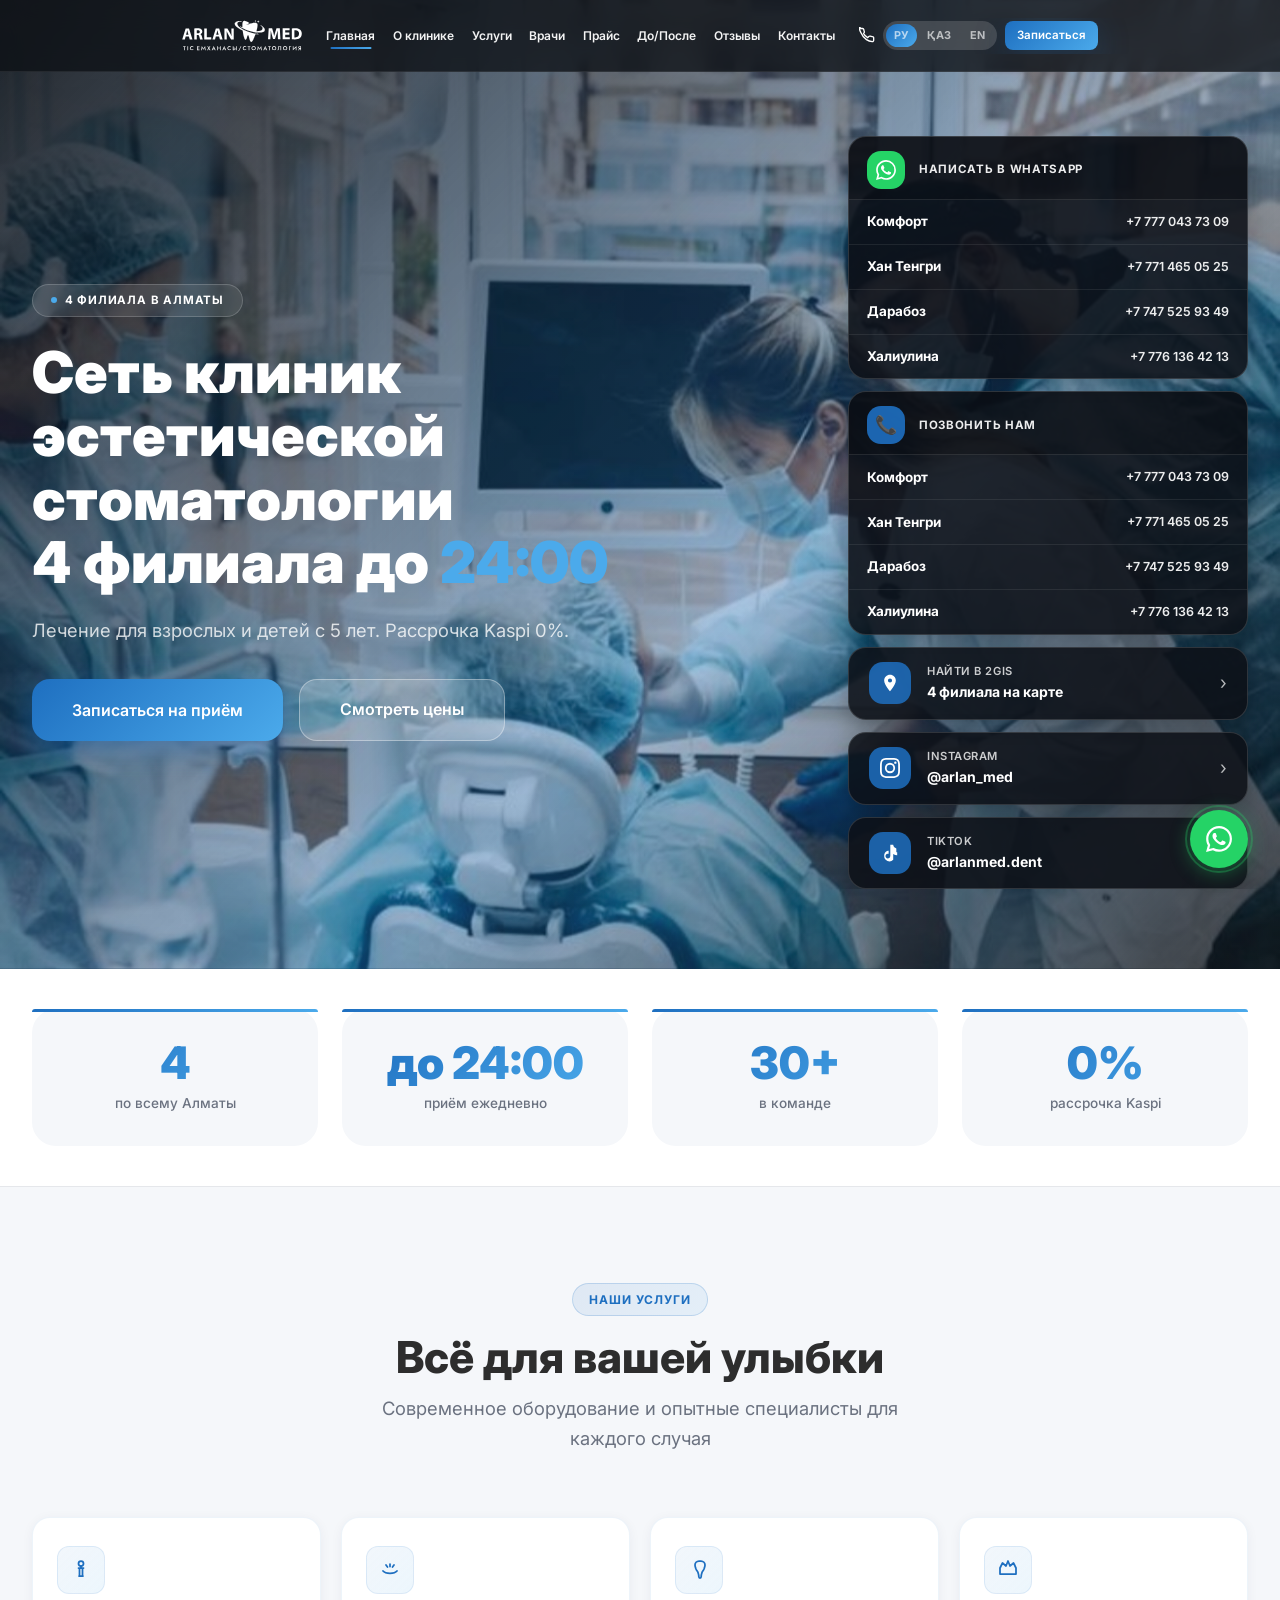
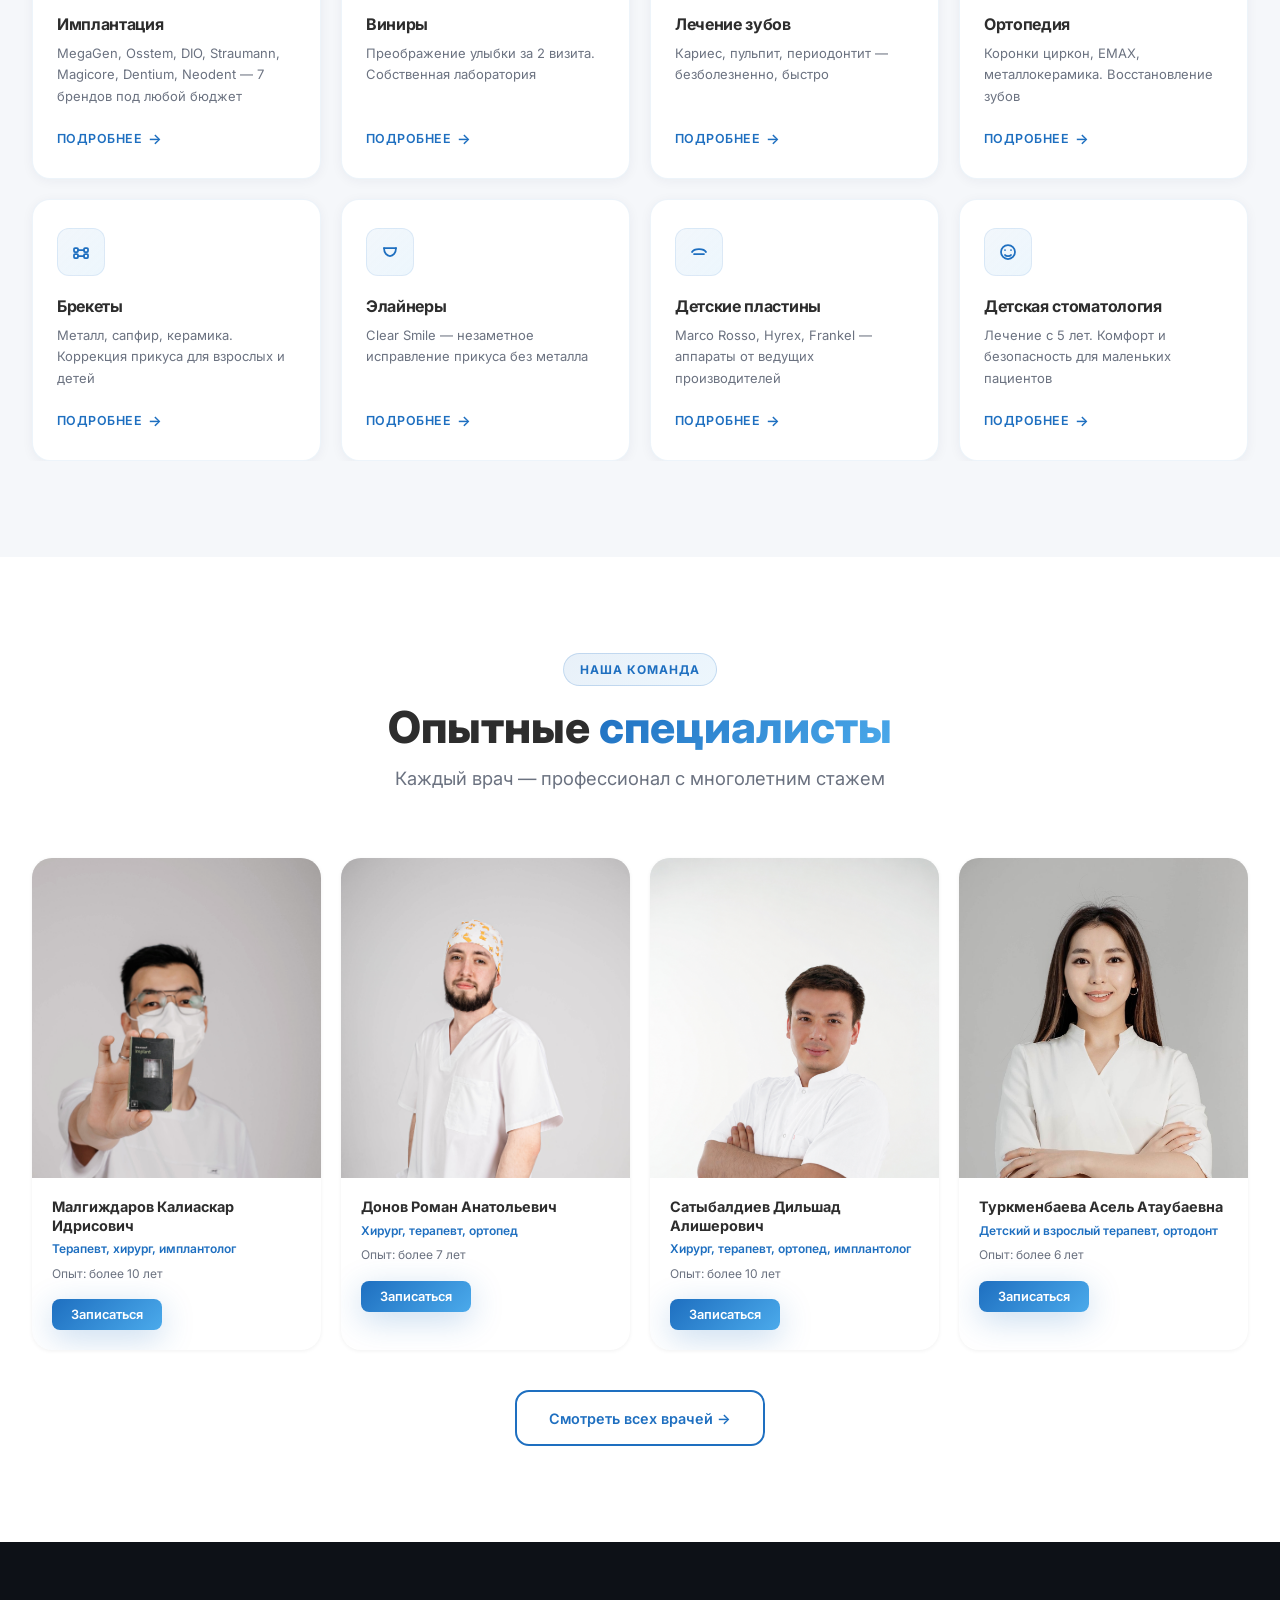
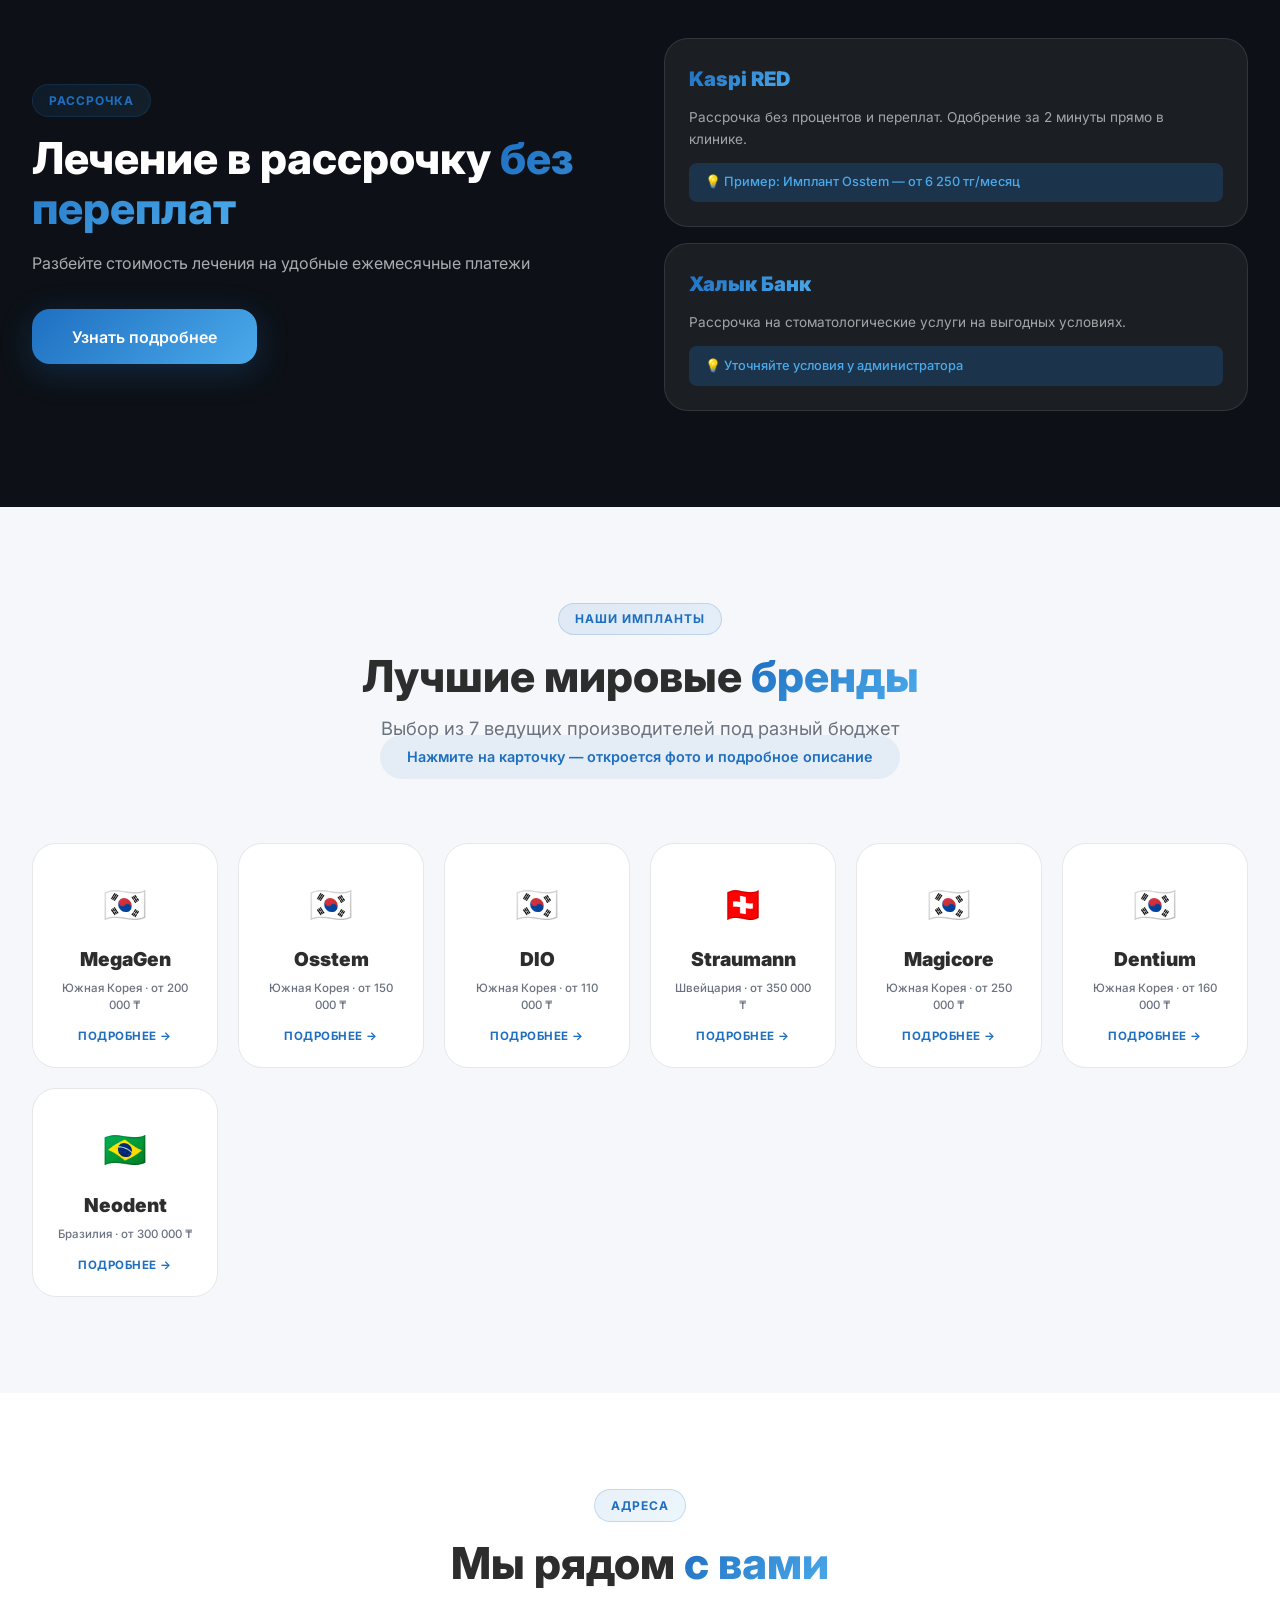
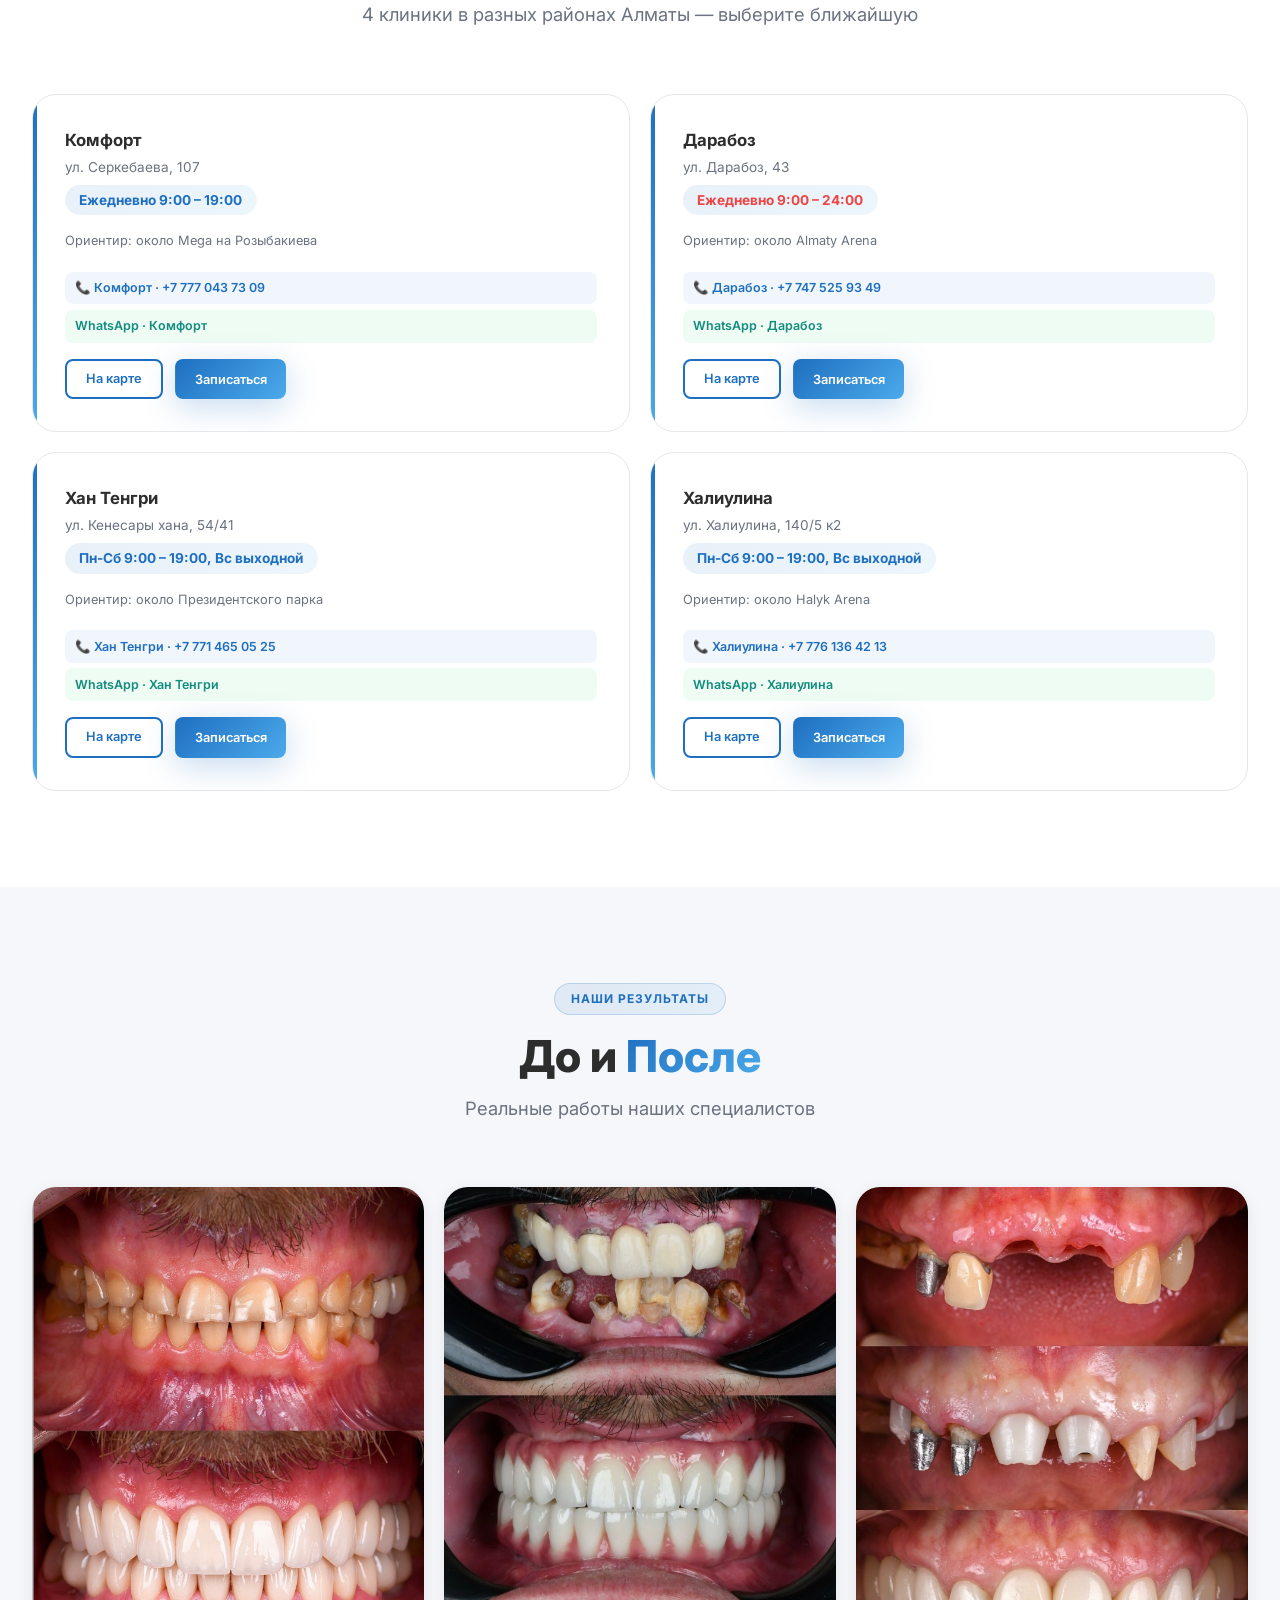
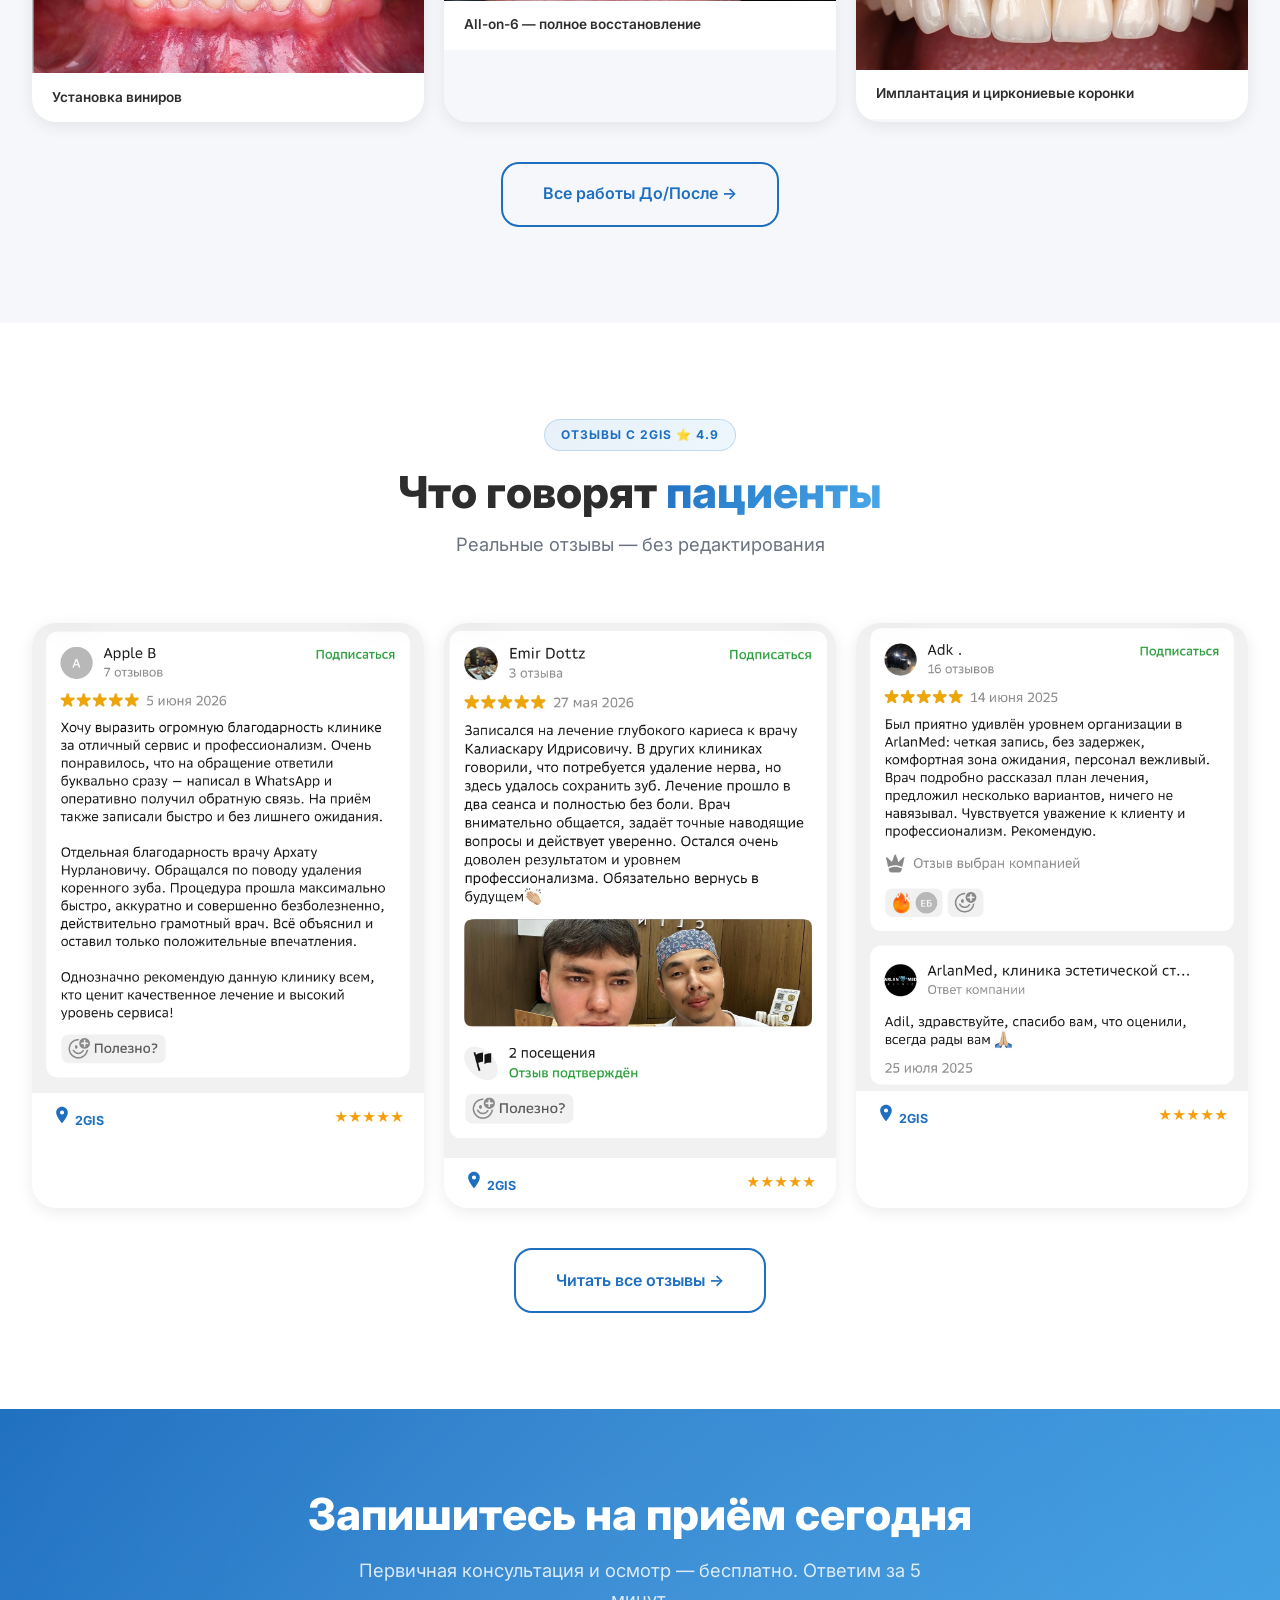
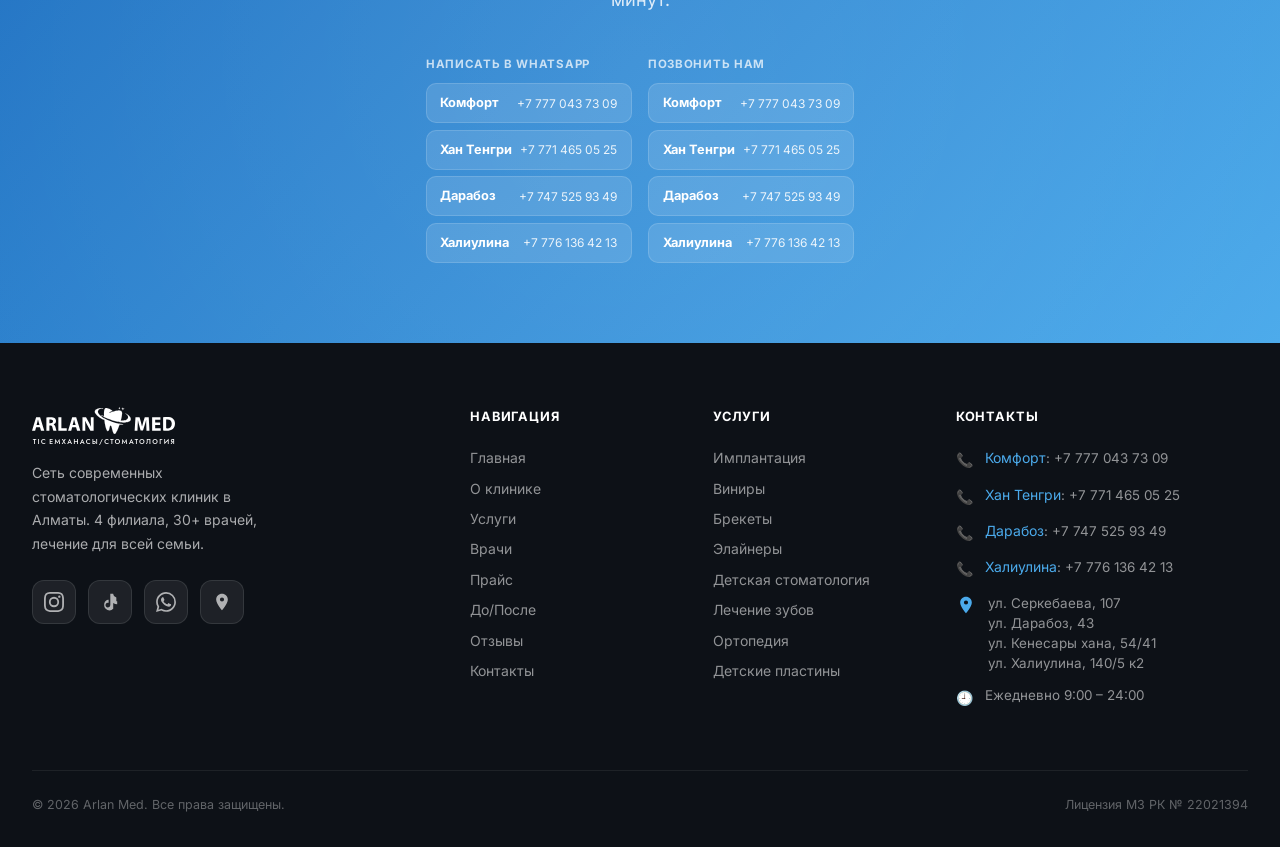
==== commit 5cffa901: "Update full price list to 197 items with correct prices and ot-prefixes. Co-authored-by: Cursor <cur" ====
--- a/index.html
+++ b/index.html
@@ -10,7 +10,7 @@
   <meta property="og:description" content="4 филиала, приём до 24:00, рассрочка Kaspi 0%">
   <meta property="og:type" content="website">
   <link rel="icon" type="image/svg+xml" href="img/Logo/Logotype_ArlanMed.svg">
-  <link rel="stylesheet" href="css/style.css?v=6">
+  <link rel="stylesheet" href="css/style.css?v=8">
 </head>
 <body>
 
@@ -205,7 +205,7 @@
       <a href="services.html#aligners" class="svc-card reveal">
         <div class="svc-card__icon"><svg viewBox="0 0 24 24" aria-hidden="true"><path d="M6 8c0 5 3 8 6 8s6-3 6-8"/><path d="M6 8h12"/></svg></div>
         <div class="svc-card__title" data-i18n="svc_align_title">Элайнеры</div>
-        <div class="svc-card__desc" data-i18n="svc_align_desc">Invisalign, DIO — незаметное исправление прикуса без металла</div>
+        <div class="svc-card__desc" data-i18n="svc_align_desc">Clear Smile — незаметное исправление прикуса без металла</div>
         <div class="svc-card__more" data-i18n="svc_more">Подробнее</div>
       </a>
       <a href="services.html#plates" class="svc-card reveal">
@@ -357,7 +357,7 @@
       <button type="button" class="brand-card reveal" data-implant="dentium">
         <div class="brand-card__flag">🇰🇷</div>
         <div class="brand-card__name">Dentium</div>
-        <div class="brand-card__note" data-i18n="brand_dentium_note">Южная Корея · от 180 000 ₸</div>
+        <div class="brand-card__note" data-i18n="brand_dentium_note">Южная Корея · от 160 000 ₸</div>
         <div class="brand-card__more" data-i18n="brand_more">Подробнее →</div>
       </button>
       <button type="button" class="brand-card reveal" data-implant="neodent">
@@ -661,9 +661,9 @@
   </div>
 </div>
 
-<script src="js/i18n.js?v=4"></script>
-<script src="js/branches.js?v=4"></script>
-<script src="js/main.js?v=4"></script>
-<script src="js/implants.js?v=4"></script>
+<script src="js/i18n.js?v=8"></script>
+<script src="js/branches.js?v=8"></script>
+<script src="js/main.js?v=8"></script>
+<script src="js/implants.js?v=8"></script>
 </body>
 </html>
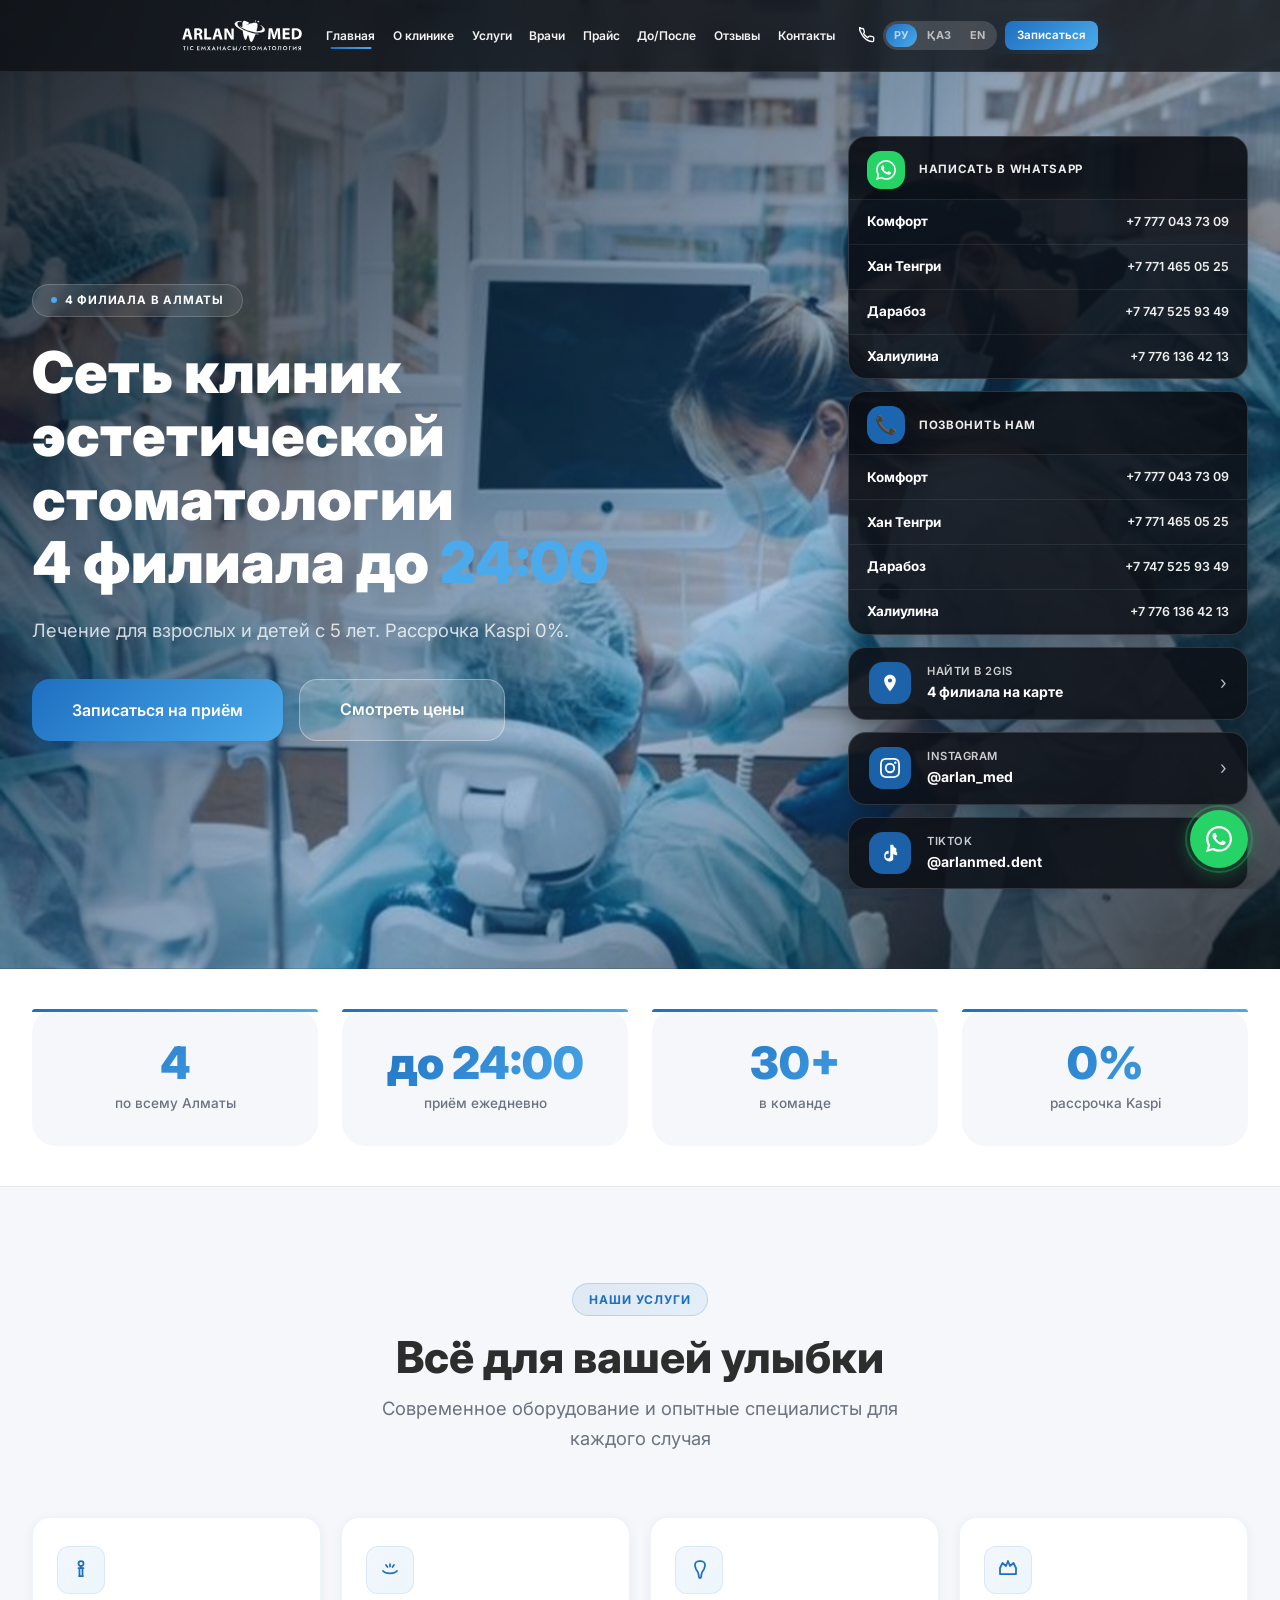
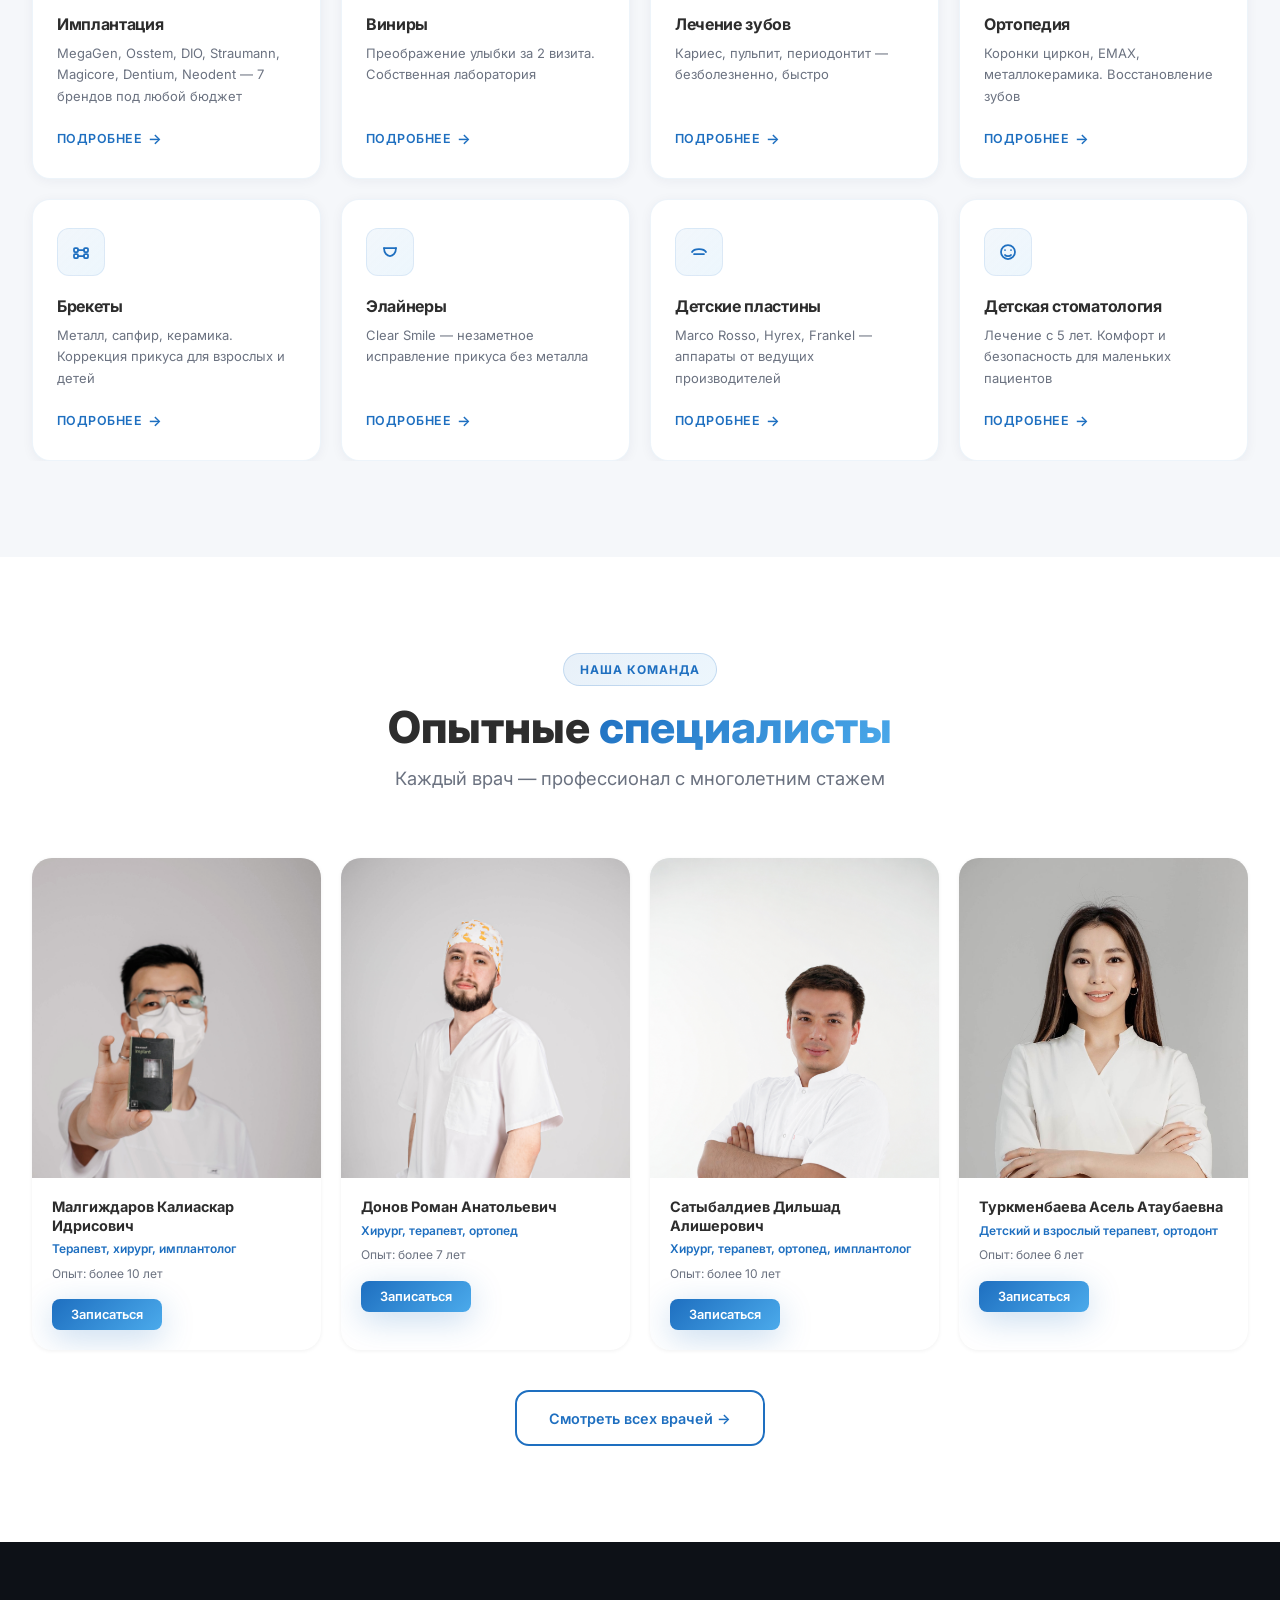
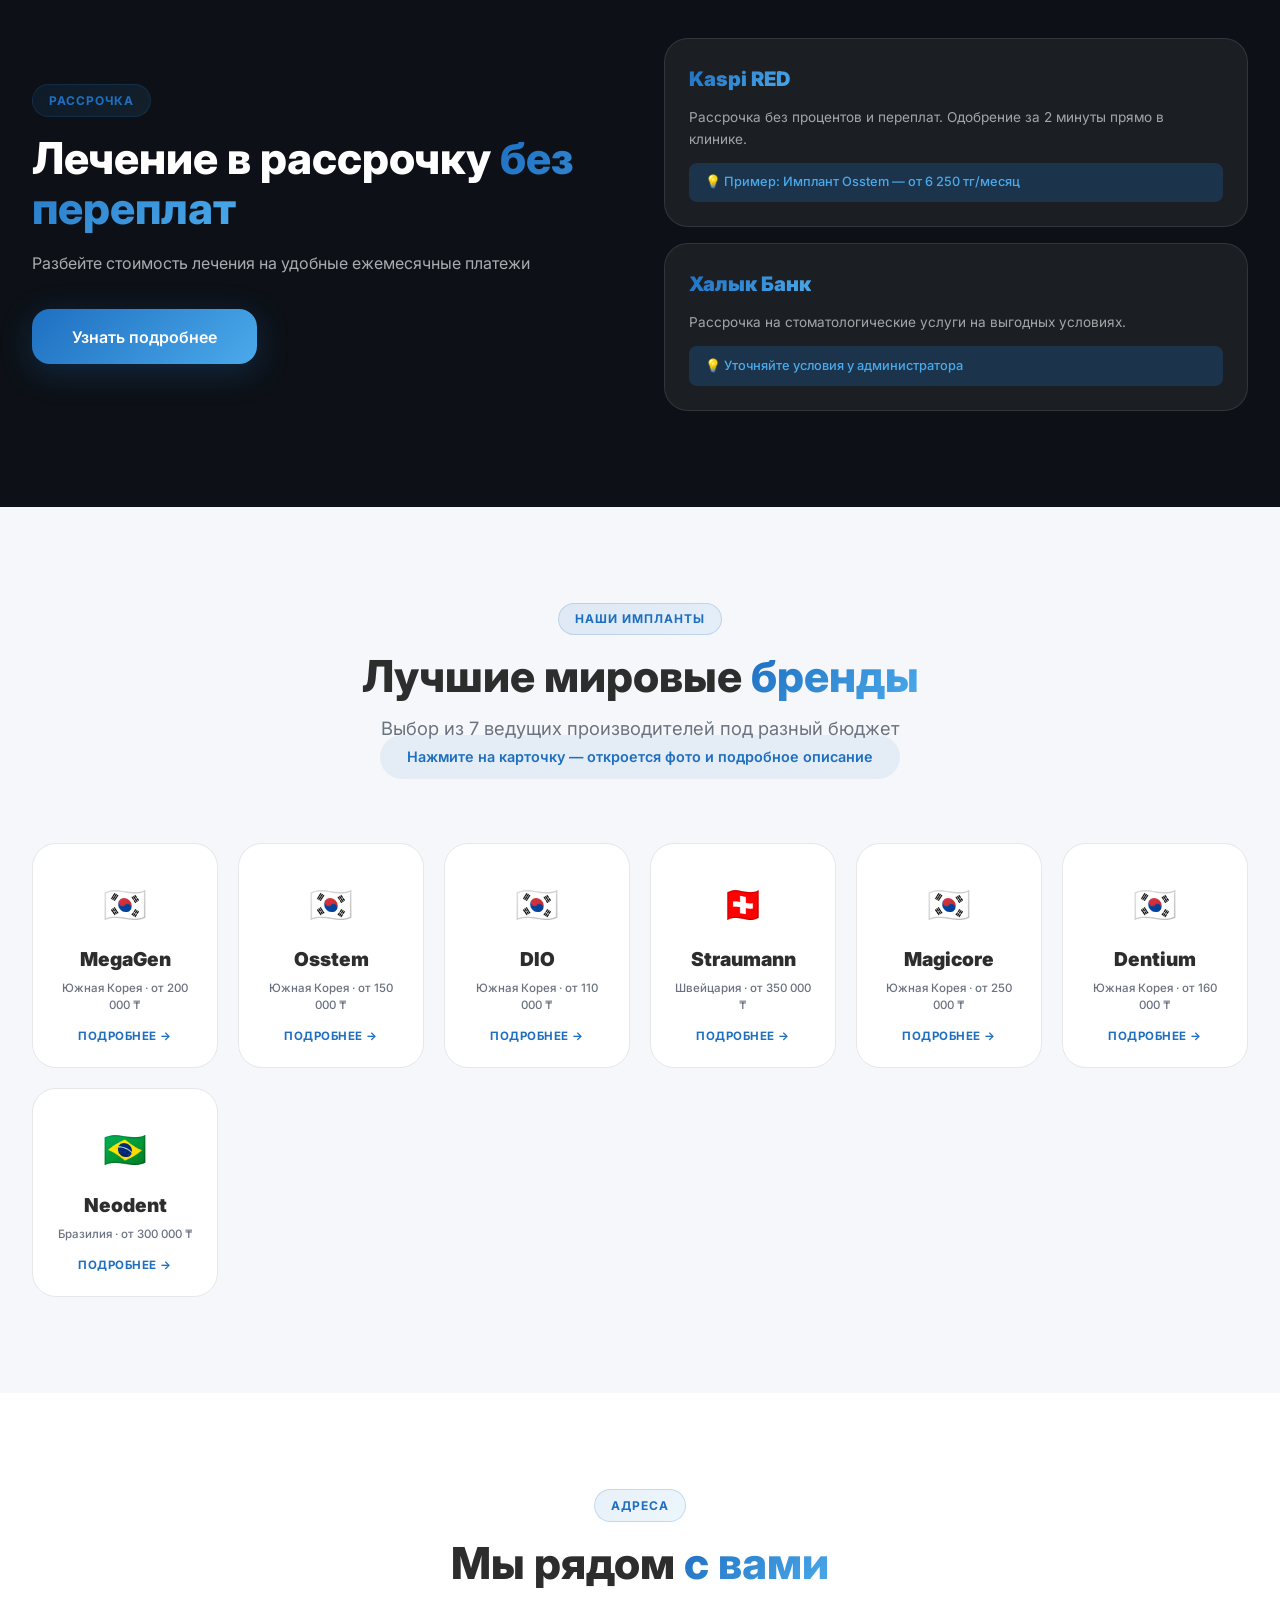
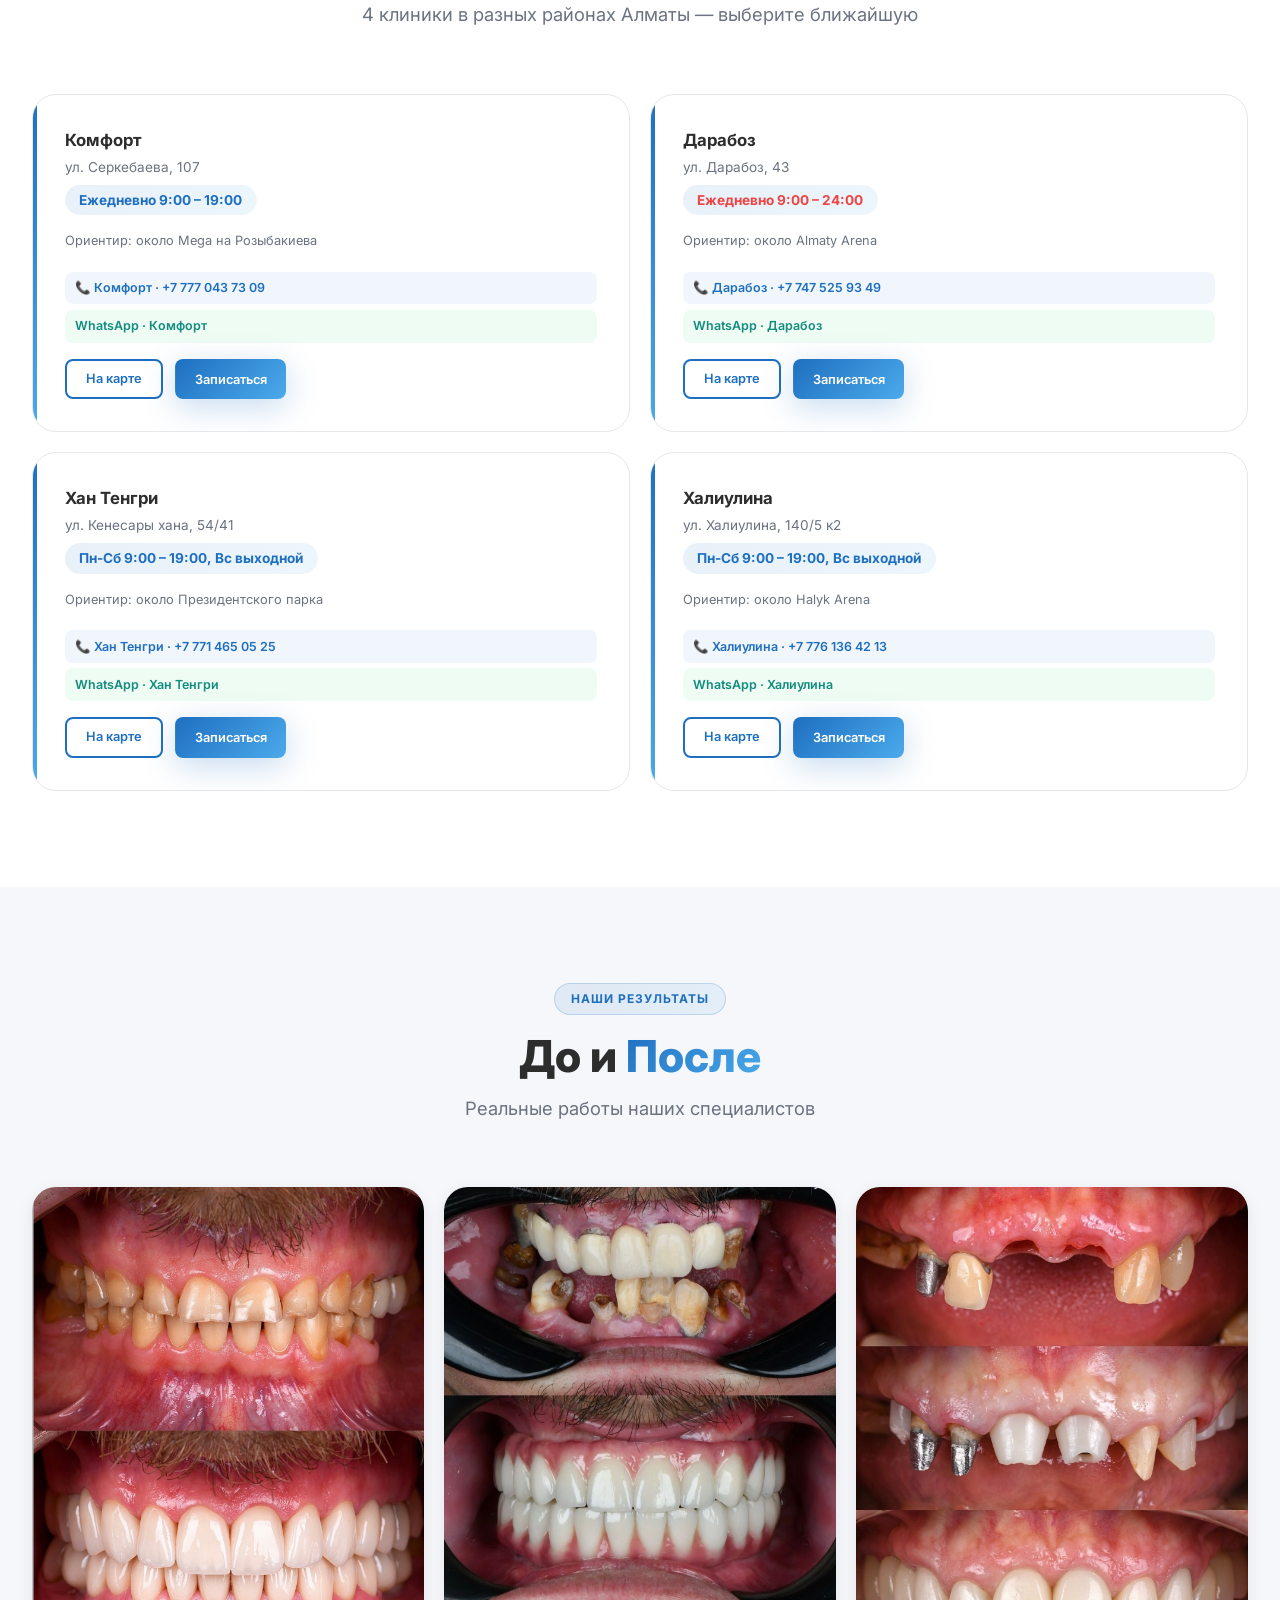
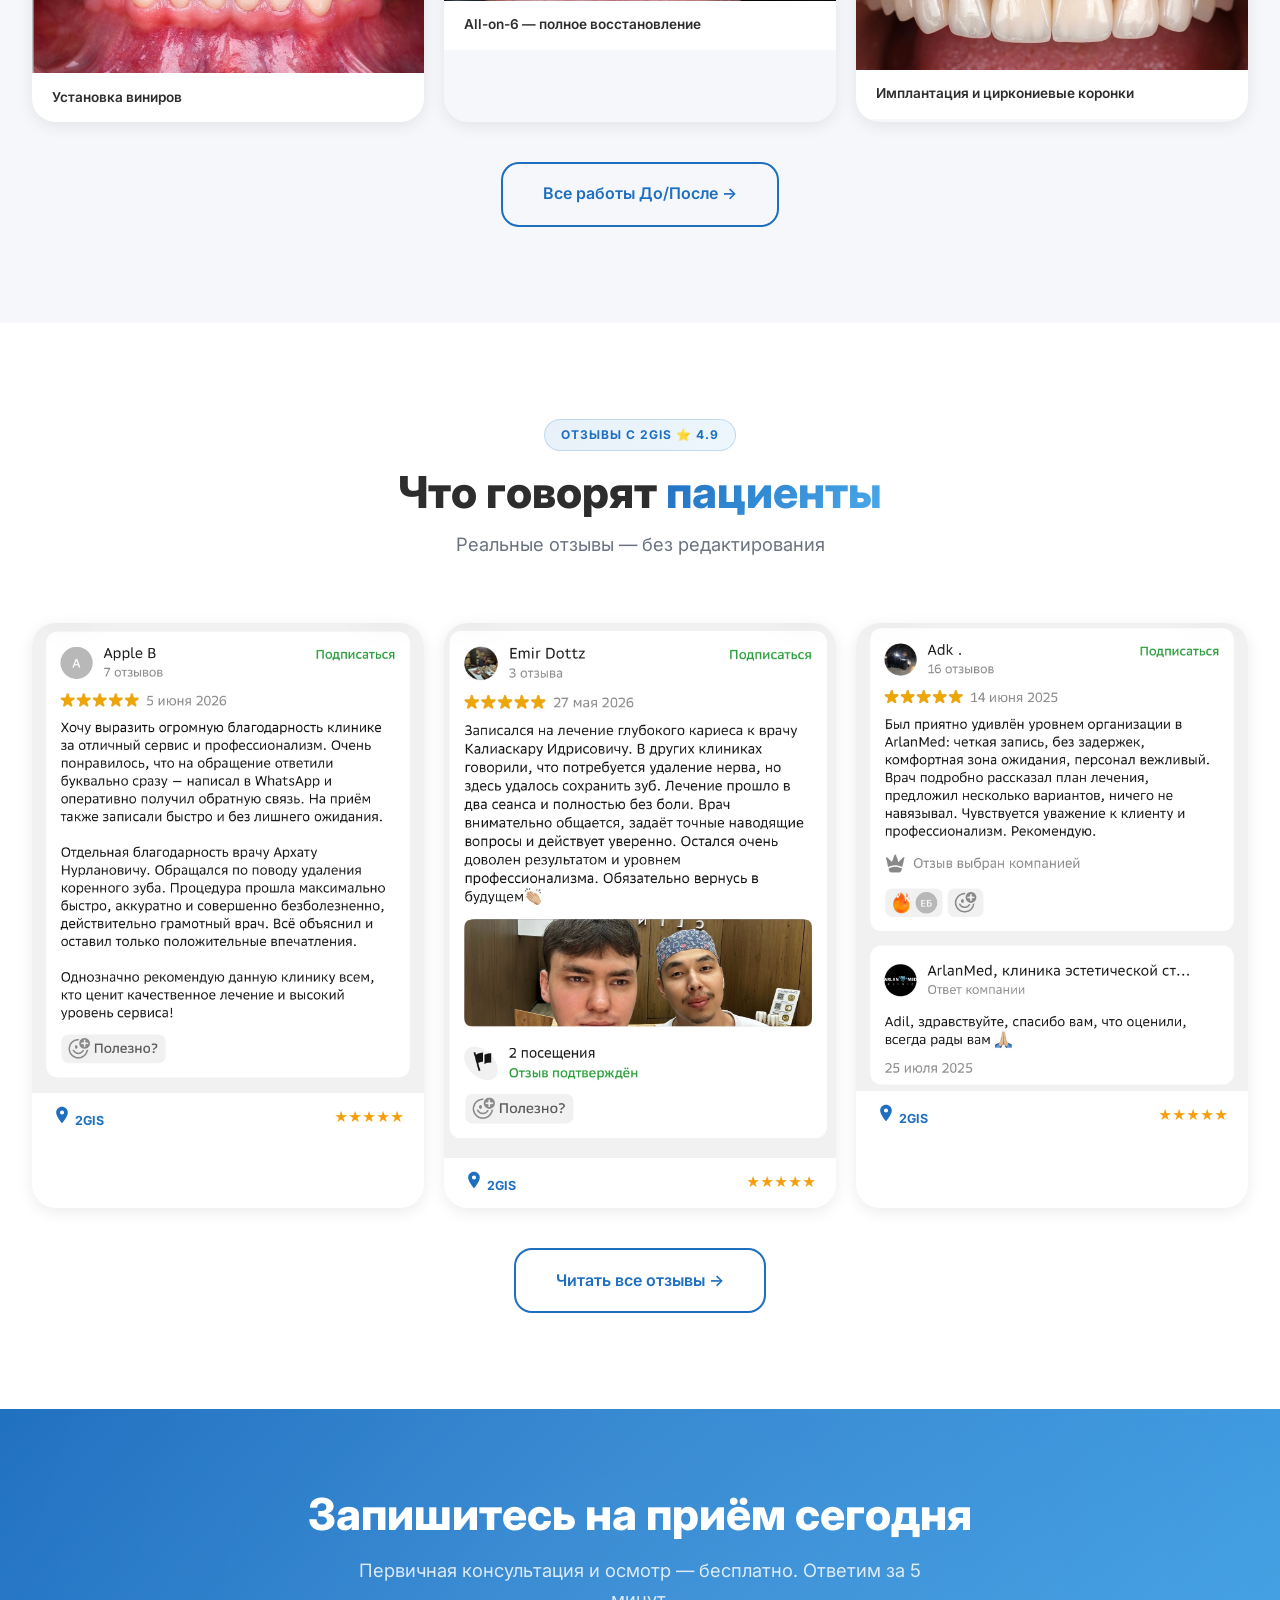
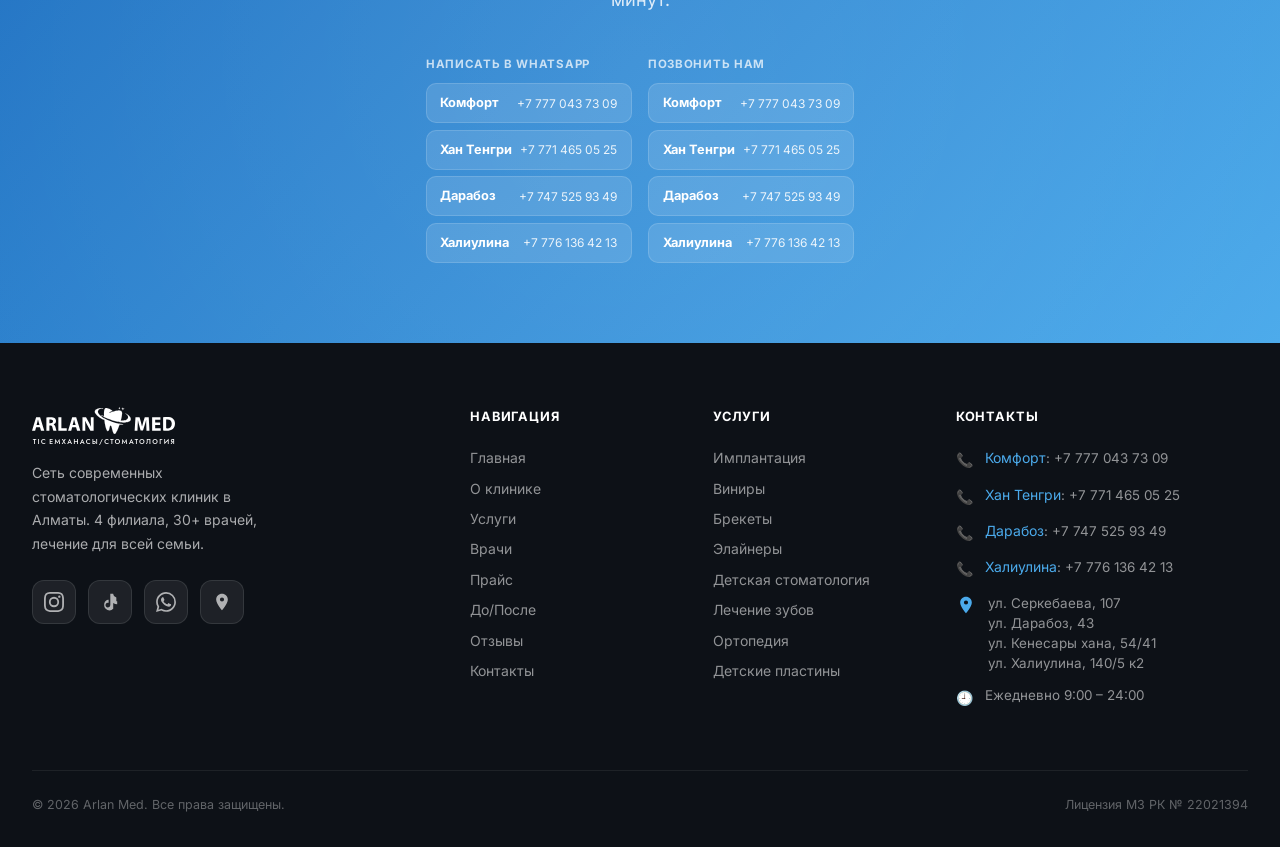
==== commit 38930f74: "Fix team photo framing on about page to center doctors. Co-authored-by: Cursor <cursoragent@cursor.c" ====
--- a/index.html
+++ b/index.html
@@ -10,7 +10,7 @@
   <meta property="og:description" content="4 филиала, приём до 24:00, рассрочка Kaspi 0%">
   <meta property="og:type" content="website">
   <link rel="icon" type="image/svg+xml" href="img/Logo/Logotype_ArlanMed.svg">
-  <link rel="stylesheet" href="css/style.css?v=8">
+  <link rel="stylesheet" href="css/style.css?v=11">
 </head>
 <body>
 
@@ -327,43 +327,43 @@
       <button type="button" class="brand-card reveal" data-implant="megagen">
         <div class="brand-card__flag">🇰🇷</div>
         <div class="brand-card__name">MegaGen</div>
-        <div class="brand-card__note" data-i18n="brand_megagen_note">Южная Корея · от 200 000 ₸</div>
+        <div class="brand-card__note"></div>
         <div class="brand-card__more" data-i18n="brand_more">Подробнее →</div>
       </button>
       <button type="button" class="brand-card reveal" data-implant="osstem">
         <div class="brand-card__flag">🇰🇷</div>
         <div class="brand-card__name">Osstem</div>
-        <div class="brand-card__note" data-i18n="brand_osstem_note">Южная Корея · от 150 000 ₸</div>
+        <div class="brand-card__note"></div>
         <div class="brand-card__more" data-i18n="brand_more">Подробнее →</div>
       </button>
       <button type="button" class="brand-card reveal" data-implant="dio">
         <div class="brand-card__flag">🇰🇷</div>
         <div class="brand-card__name">DIO</div>
-        <div class="brand-card__note" data-i18n="brand_dio_note">Южная Корея · от 110 000 ₸</div>
+        <div class="brand-card__note"></div>
         <div class="brand-card__more" data-i18n="brand_more">Подробнее →</div>
       </button>
       <button type="button" class="brand-card reveal" data-implant="straumann">
         <div class="brand-card__flag">🇨🇭</div>
         <div class="brand-card__name">Straumann</div>
-        <div class="brand-card__note" data-i18n="brand_straumann_note">Швейцария · от 350 000 ₸</div>
+        <div class="brand-card__note"></div>
         <div class="brand-card__more" data-i18n="brand_more">Подробнее →</div>
       </button>
       <button type="button" class="brand-card reveal" data-implant="magicore">
         <div class="brand-card__flag">🇰🇷</div>
         <div class="brand-card__name">Magicore</div>
-        <div class="brand-card__note" data-i18n="brand_magicore_note">Южная Корея · от 250 000 ₸</div>
+        <div class="brand-card__note"></div>
         <div class="brand-card__more" data-i18n="brand_more">Подробнее →</div>
       </button>
       <button type="button" class="brand-card reveal" data-implant="dentium">
         <div class="brand-card__flag">🇰🇷</div>
         <div class="brand-card__name">Dentium</div>
-        <div class="brand-card__note" data-i18n="brand_dentium_note">Южная Корея · от 160 000 ₸</div>
+        <div class="brand-card__note"></div>
         <div class="brand-card__more" data-i18n="brand_more">Подробнее →</div>
       </button>
       <button type="button" class="brand-card reveal" data-implant="neodent">
         <div class="brand-card__flag">🇧🇷</div>
         <div class="brand-card__name">Neodent</div>
-        <div class="brand-card__note" data-i18n="brand_neodent_note">Бразилия · от 300 000 ₸</div>
+        <div class="brand-card__note"></div>
         <div class="brand-card__more" data-i18n="brand_more">Подробнее →</div>
       </button>
     </div>
@@ -661,9 +661,9 @@
   </div>
 </div>
 
-<script src="js/i18n.js?v=8"></script>
-<script src="js/branches.js?v=8"></script>
-<script src="js/main.js?v=8"></script>
-<script src="js/implants.js?v=8"></script>
+<script src="js/i18n.js?v=9"></script>
+<script src="js/branches.js?v=9"></script>
+<script src="js/main.js?v=9"></script>
+<script src="js/implants.js?v=9"></script>
 </body>
 </html>
--- a/css/style.css
+++ b/css/style.css
@@ -484,8 +484,22 @@
 }
 .implant-modal__close:hover { background: #fee2e2; color: #ef4444; }
 .implant-modal__grid { display: grid; grid-template-columns: 1fr 1.1fr; gap: 0; }
-.implant-modal__media { background: var(--c-bg-2); min-height: 280px; }
-.implant-modal__media img { width: 100%; height: 100%; object-fit: cover; min-height: 280px; }
+.implant-modal__media {
+  background: var(--c-bg-2);
+  min-height: 280px;
+  display: flex;
+  align-items: center;
+  justify-content: center;
+  padding: 1.75rem 1.5rem;
+}
+.implant-modal__media img {
+  width: auto;
+  height: auto;
+  max-width: 100%;
+  max-height: min(400px, 52vh);
+  object-fit: contain;
+  object-position: center;
+}
 .implant-modal__body { padding: 2rem 2rem 2.25rem; overflow-y: auto; }
 .implant-modal__meta { font-size: .78rem; font-weight: 600; color: var(--c-primary); margin-bottom: .35rem; }
 .implant-modal__title { font-size: 1.45rem; font-weight: 900; color: var(--c-dark); margin-bottom: .85rem; line-height: 1.2; }
@@ -499,7 +513,8 @@
 }
 @media (max-width: 768px) {
   .implant-modal__grid { grid-template-columns: 1fr; }
-  .implant-modal__media img { min-height: 220px; max-height: 260px; }
+  .implant-modal__media { padding: 1.25rem 1rem; min-height: 200px; }
+  .implant-modal__media img { max-height: 220px; }
   .implant-modal__body { padding: 1.5rem; }
 }
 
@@ -702,6 +717,30 @@
 .licence-badge__icon { font-size: 1.8rem; }
 .licence-badge__title { font-size: .8rem; color: var(--c-text-muted); margin-bottom: .2rem; }
 .licence-badge__num { font-size: .95rem; font-weight: 700; color: var(--c-primary); }
+.about-team-photo {
+  border-radius: 24px;
+  overflow: hidden;
+  box-shadow: var(--shadow-xl);
+  background: var(--c-bg-2);
+}
+.about-team-photo img {
+  display: block;
+  width: 100%;
+  height: 100%;
+  object-fit: cover;
+  object-position: center 72%;
+}
+.about-team-photo--hero {
+  box-shadow: 0 20px 60px rgba(0,0,0,.15);
+  aspect-ratio: 4 / 3;
+}
+.about-team-photo--hero img { object-position: center 65%; }
+.about-team-photo--wide {
+  margin-bottom: 2rem;
+  aspect-ratio: 5 / 3;
+  max-height: 540px;
+}
+.about-team-photo--wide img { object-position: center bottom; }
 
 /* ===== SERVICES PAGE ===== */
 .service-section { padding: 3.5rem 0; border-bottom: 1px solid var(--c-border); }
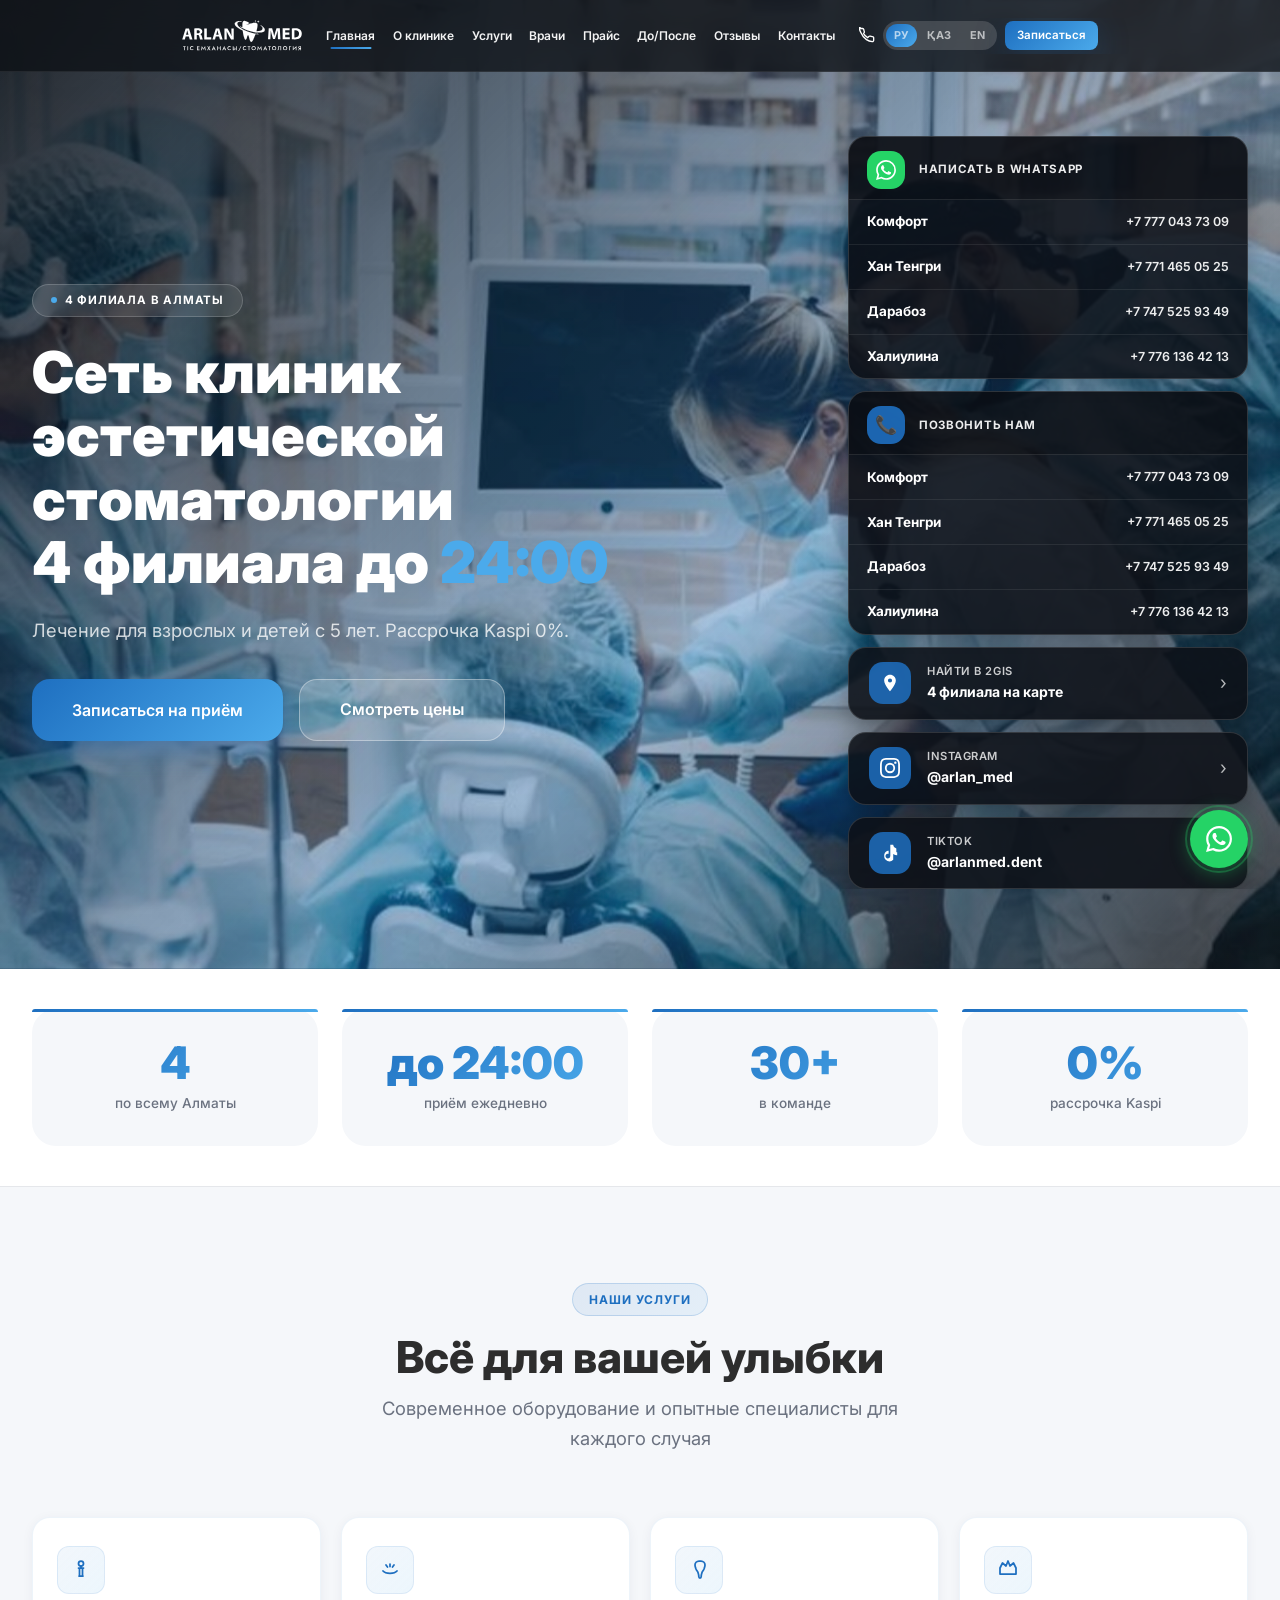
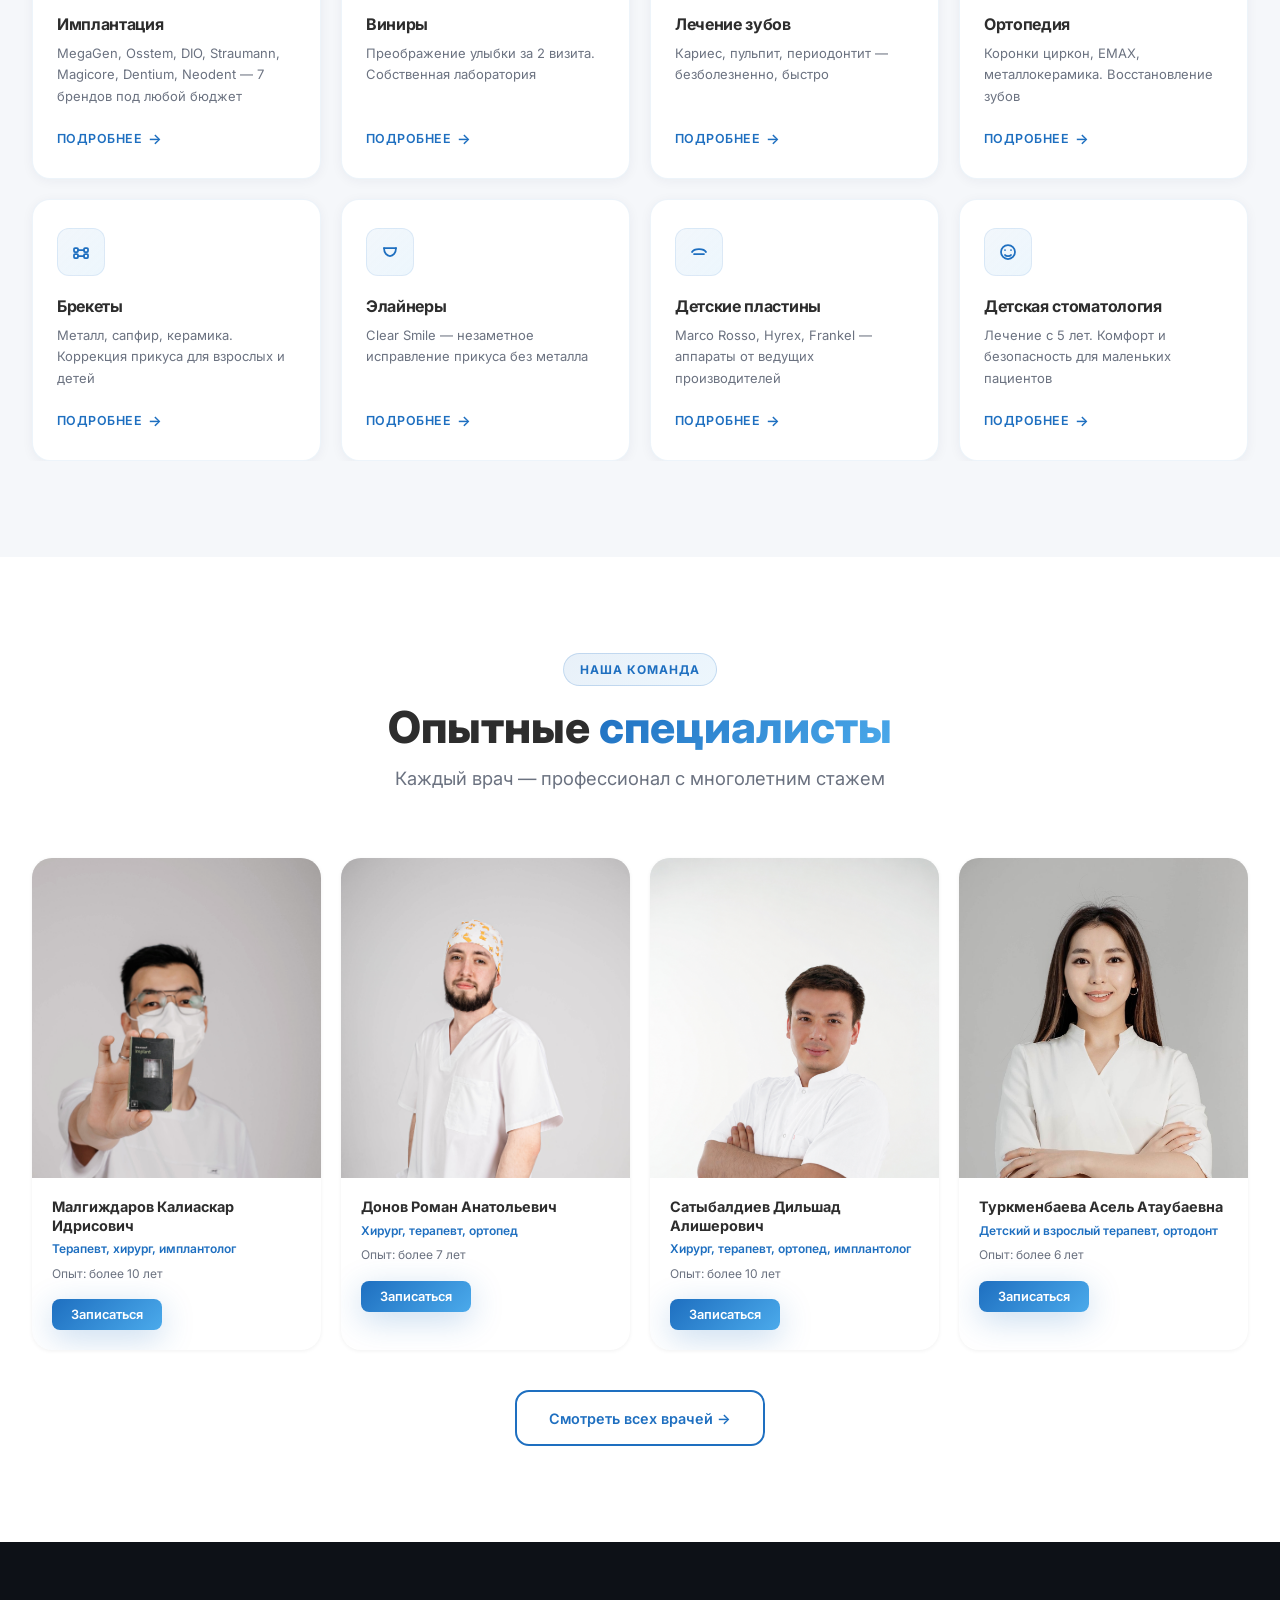
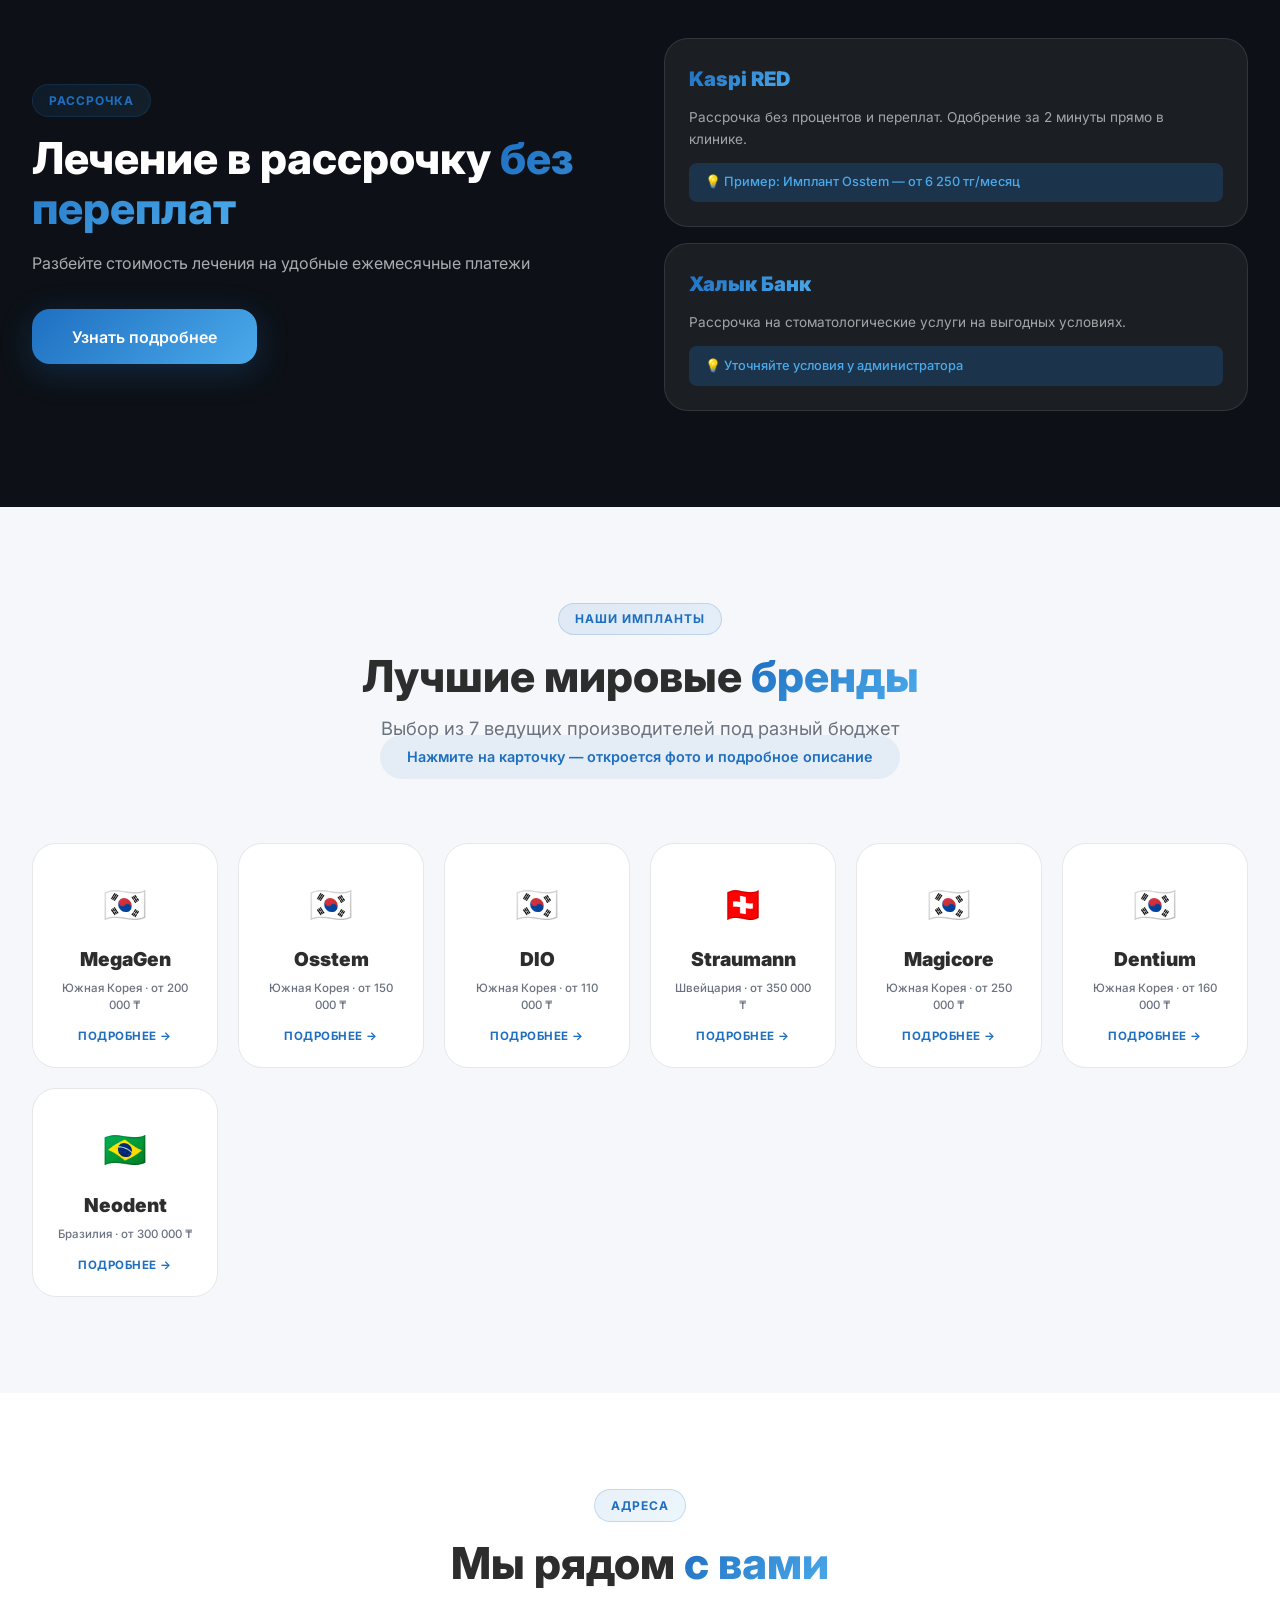
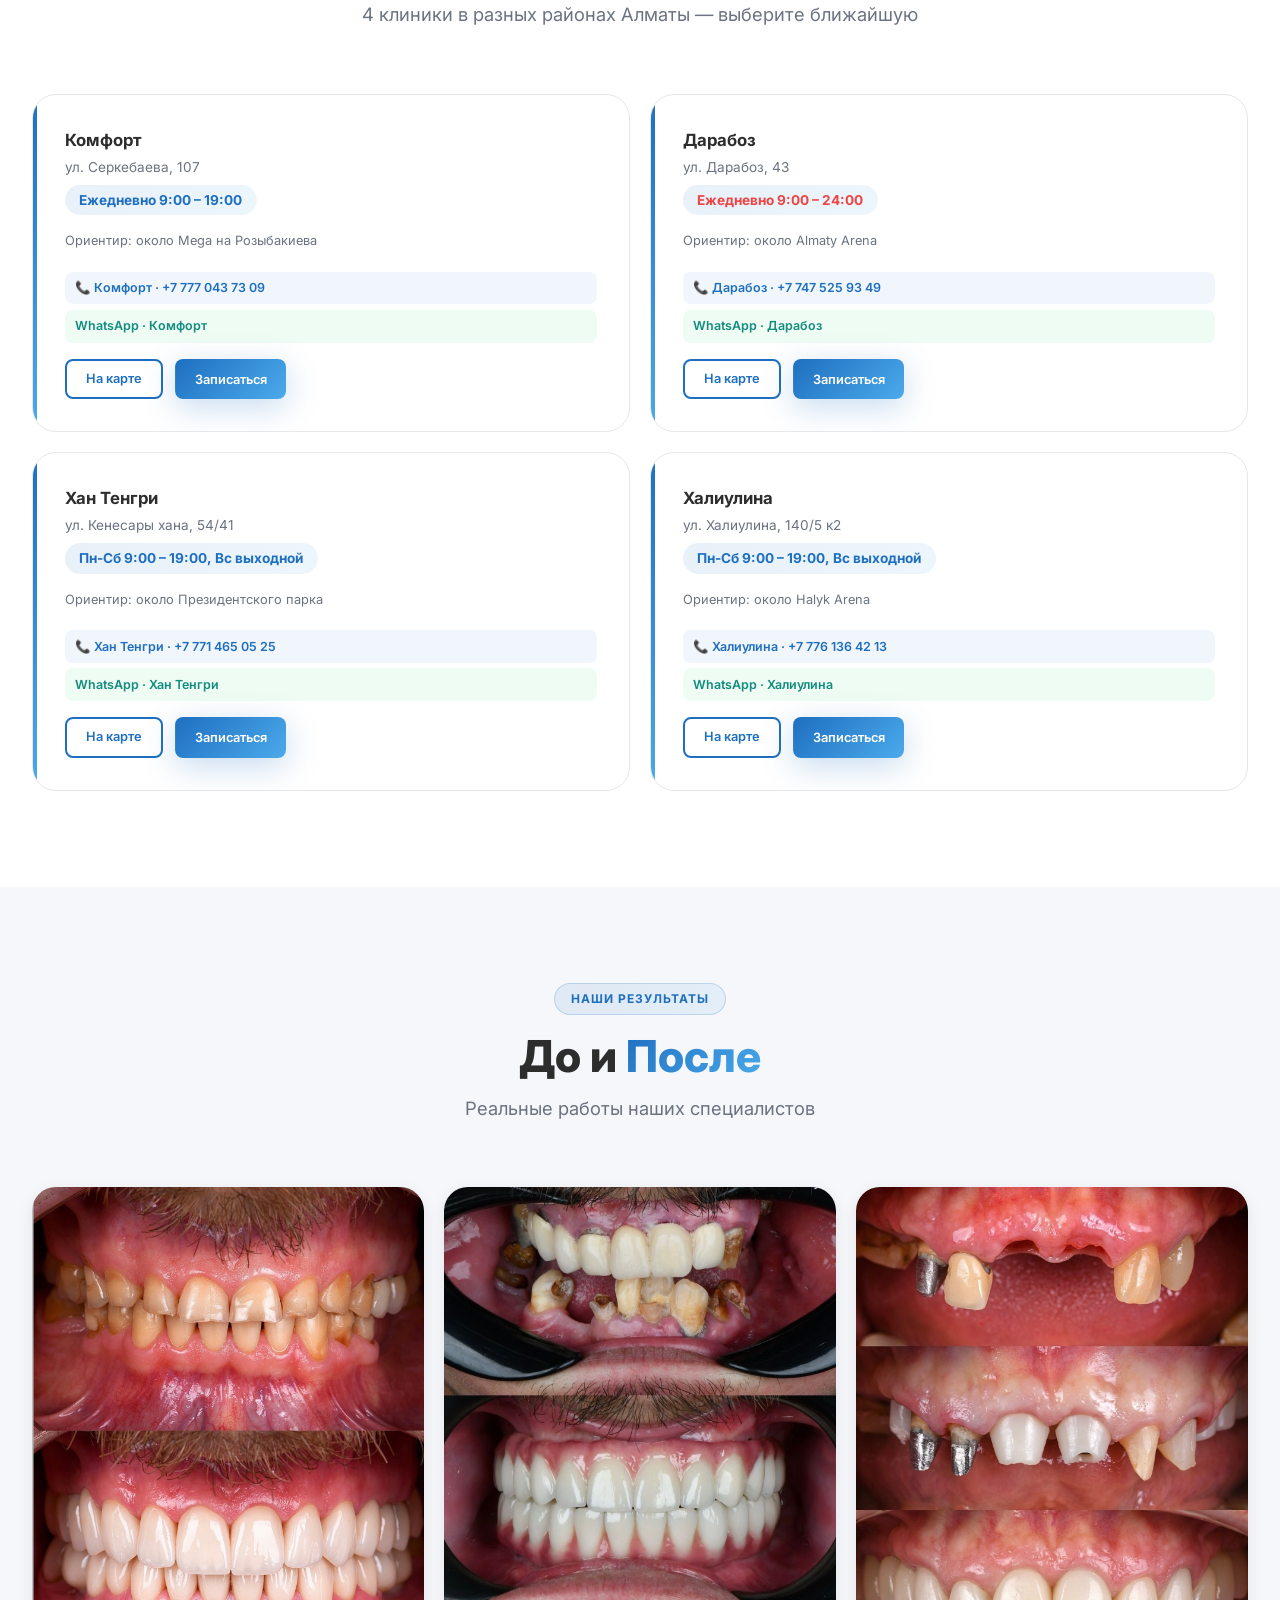
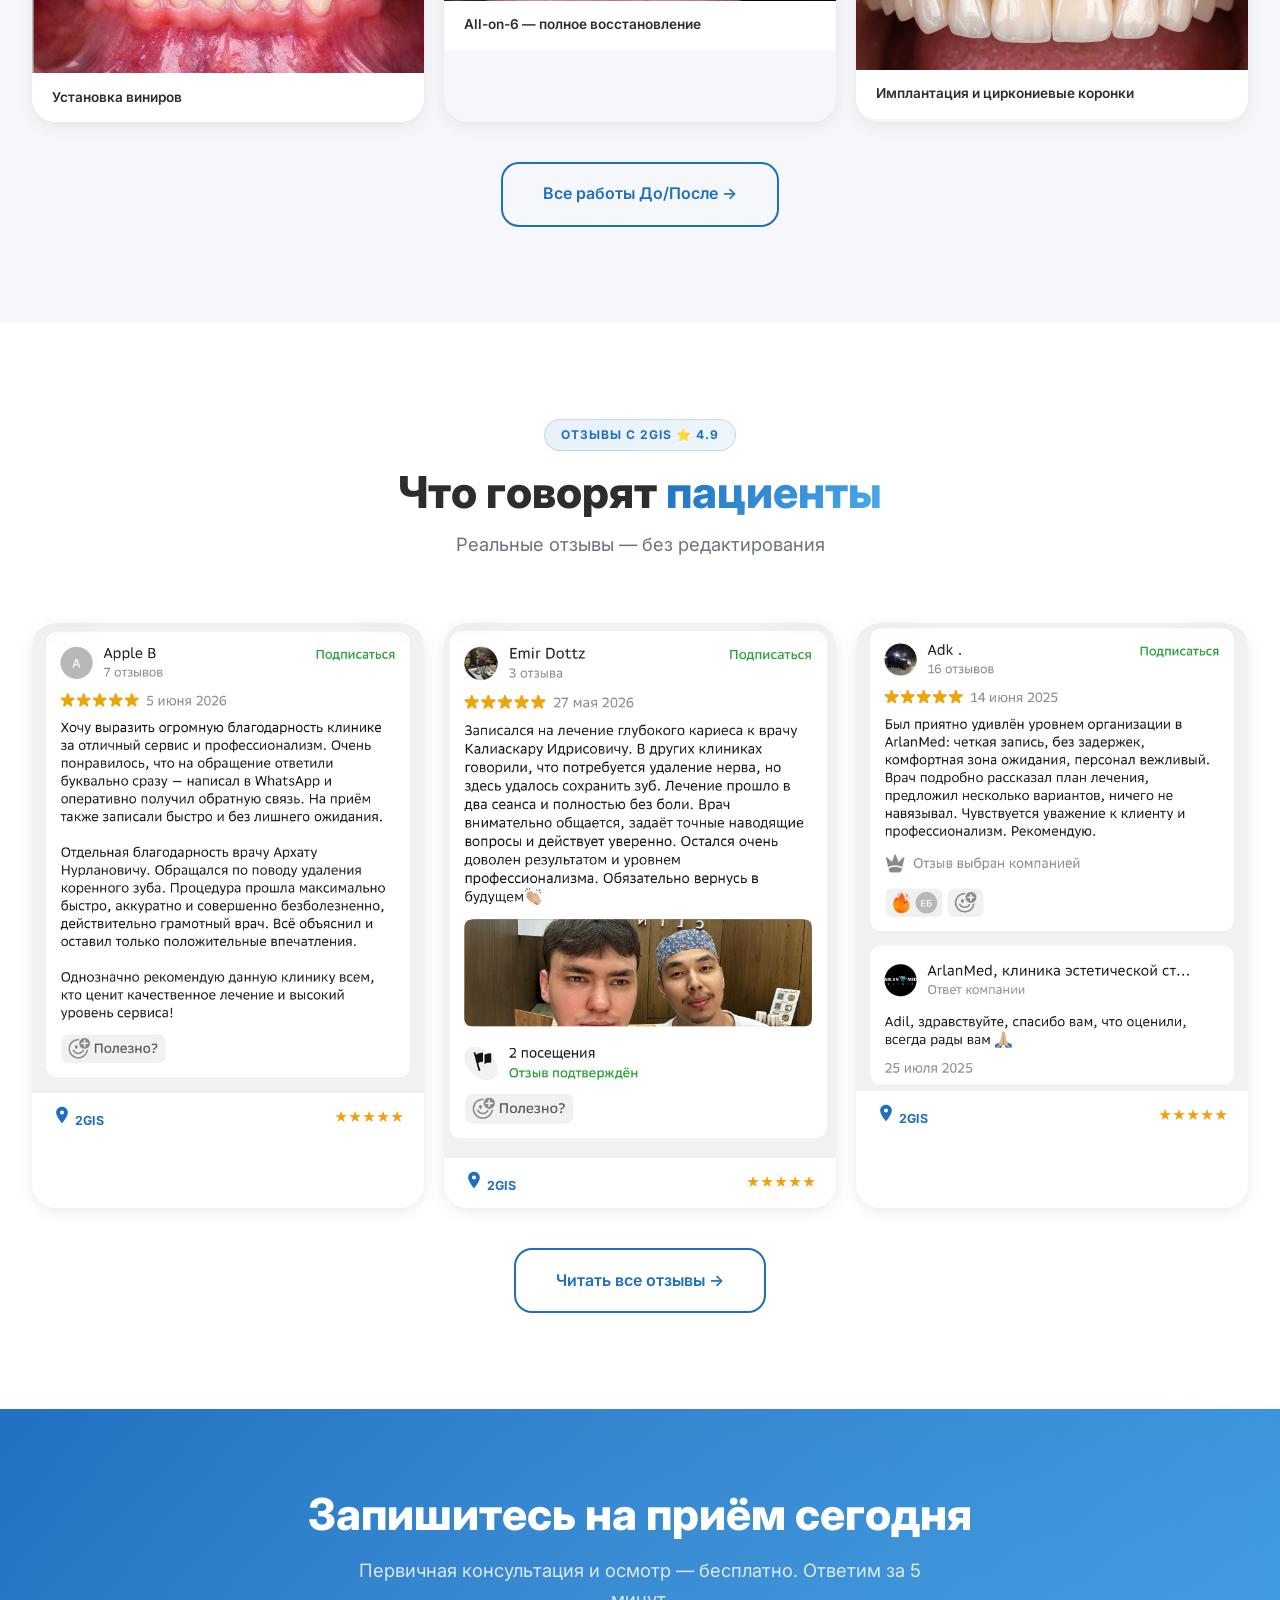
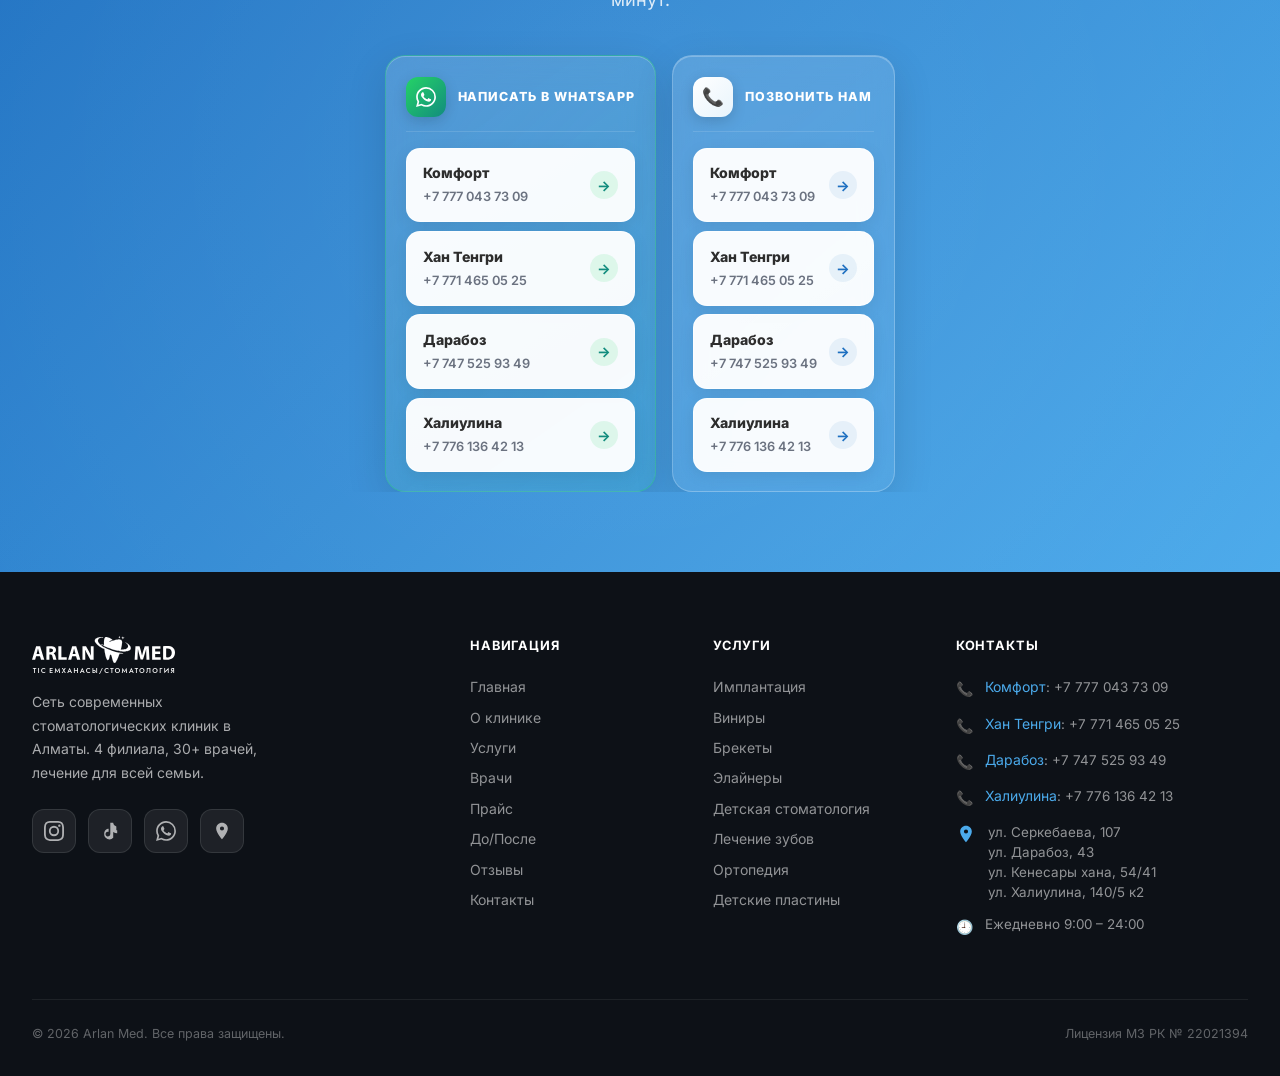
==== commit 40ee0f5c: "Redesign CTA branch contact buttons with premium glass card style. Co-authored-by: Cursor <cursorage" ====
--- a/index.html
+++ b/index.html
@@ -10,7 +10,7 @@
   <meta property="og:description" content="4 филиала, приём до 24:00, рассрочка Kaspi 0%">
   <meta property="og:type" content="website">
   <link rel="icon" type="image/svg+xml" href="img/Logo/Logotype_ArlanMed.svg">
-  <link rel="stylesheet" href="css/style.css?v=11">
+  <link rel="stylesheet" href="css/style.css?v=13">
 </head>
 <body>
 
@@ -662,7 +662,7 @@
 </div>
 
 <script src="js/i18n.js?v=9"></script>
-<script src="js/branches.js?v=9"></script>
+<script src="js/branches.js?v=13"></script>
 <script src="js/main.js?v=9"></script>
 <script src="js/implants.js?v=9"></script>
 </body>
--- a/css/style.css
+++ b/css/style.css
@@ -303,24 +303,129 @@
 @media (max-width: 640px) { .contacts-channels-grid { grid-template-columns: 1fr; } }
 
 .cta-btns--branches {
-  display: grid; grid-template-columns: 1fr 1fr; gap: 1.25rem;
-  max-width: 680px; margin: 0 auto; width: 100%; text-align: left;
+  display: grid;
+  grid-template-columns: repeat(2, minmax(0, 1fr));
+  gap: 1.5rem;
+  max-width: 820px;
+  margin: 0 auto;
+  width: 100%;
+  text-align: left;
+}
+.cta-branch-col {
+  background: rgba(255, 255, 255, 0.1);
+  backdrop-filter: blur(16px);
+  -webkit-backdrop-filter: blur(16px);
+  border: 1px solid rgba(255, 255, 255, 0.22);
+  border-radius: 20px;
+  padding: 1.35rem 1.25rem 1.15rem;
+  box-shadow: 0 12px 40px rgba(0, 0, 0, 0.12), inset 0 1px 0 rgba(255, 255, 255, 0.25);
+}
+.cta-branch-col--wa {
+  border-color: rgba(37, 211, 102, 0.35);
+  background: linear-gradient(145deg, rgba(255,255,255,.14) 0%, rgba(37,211,102,.08) 100%);
+}
+.cta-branch-col--tel {
+  background: linear-gradient(145deg, rgba(255,255,255,.14) 0%, rgba(255,255,255,.06) 100%);
+}
+.cta-branch-col__head {
+  display: flex;
+  align-items: center;
+  gap: .75rem;
+  margin-bottom: 1rem;
+  padding-bottom: .85rem;
+  border-bottom: 1px solid rgba(255, 255, 255, 0.12);
+}
+.cta-branch-col__icon {
+  width: 40px;
+  height: 40px;
+  border-radius: 12px;
+  display: flex;
+  align-items: center;
+  justify-content: center;
+  flex-shrink: 0;
+  box-shadow: 0 4px 14px rgba(0,0,0,.15);
+}
+.cta-branch-col__icon--wa {
+  background: linear-gradient(135deg, #25D366, #128C7E);
+  color: #fff;
+}
+.cta-branch-col__icon--tel {
+  background: linear-gradient(135deg, #fff, #e8f4fc);
+  color: var(--c-primary);
+  font-size: 1.1rem;
 }
 .cta-branch-col__title {
-  font-size: .72rem; font-weight: 700; text-transform: uppercase; letter-spacing: .06em;
-  color: rgba(255,255,255,.72); margin-bottom: .65rem;
+  font-size: .78rem;
+  font-weight: 800;
+  text-transform: uppercase;
+  letter-spacing: .08em;
+  color: #fff;
+  line-height: 1.3;
+}
+.cta-branch-col__list {
+  display: flex;
+  flex-direction: column;
+  gap: .55rem;
 }
 .cta-branch-row {
-  display: flex; justify-content: space-between; align-items: center; gap: .5rem;
-  padding: .55rem .85rem; margin-bottom: .4rem;
-  background: rgba(255,255,255,.12); border-radius: 10px;
-  color: #fff; text-decoration: none; font-size: .8rem;
-  border: 1px solid rgba(255,255,255,.14); transition: background .2s;
-}
-.cta-branch-row:last-child { margin-bottom: 0; }
-.cta-branch-row:hover { background: rgba(255,255,255,.22); }
-.cta-branch-row__name { font-weight: 700; }
-.cta-branch-row__phone { opacity: .88; white-space: nowrap; font-size: .75rem; }
+  display: flex;
+  align-items: center;
+  justify-content: space-between;
+  gap: .75rem;
+  padding: .85rem 1rem;
+  background: rgba(255, 255, 255, 0.96);
+  border-radius: 14px;
+  color: var(--c-dark);
+  text-decoration: none;
+  border: 1px solid rgba(255, 255, 255, 0.6);
+  box-shadow: 0 4px 16px rgba(0, 0, 0, 0.08);
+  transition: transform .25s ease, box-shadow .25s ease, background .25s ease;
+}
+.cta-branch-row__main {
+  display: flex;
+  flex-direction: column;
+  gap: .15rem;
+  min-width: 0;
+}
+.cta-branch-row__name { font-size: .88rem; font-weight: 800; color: var(--c-dark); }
+.cta-branch-row__phone {
+  font-size: .8rem;
+  font-weight: 600;
+  color: var(--c-text-muted);
+  white-space: nowrap;
+}
+.cta-branch-row__arrow {
+  flex-shrink: 0;
+  width: 28px;
+  height: 28px;
+  border-radius: 50%;
+  display: flex;
+  align-items: center;
+  justify-content: center;
+  font-size: .9rem;
+  font-weight: 700;
+  background: rgba(30, 111, 192, 0.08);
+  color: var(--c-primary);
+  transition: transform .25s ease, background .25s ease, color .25s ease;
+}
+.cta-branch-row--wa .cta-branch-row__arrow {
+  background: rgba(37, 211, 102, 0.12);
+  color: #128C7E;
+}
+.cta-branch-row:hover {
+  transform: translateY(-2px);
+  box-shadow: 0 8px 24px rgba(0, 0, 0, 0.14);
+  background: #fff;
+}
+.cta-branch-row:hover .cta-branch-row__arrow {
+  transform: translateX(2px);
+  background: var(--c-primary);
+  color: #fff;
+}
+.cta-branch-row--wa:hover .cta-branch-row__arrow {
+  background: #25D366;
+  color: #fff;
+}
 
 .branch-card__contacts {
   display: flex; flex-direction: column; gap: .35rem; margin-bottom: 1rem;
@@ -335,7 +440,8 @@
 .branch-card__contact--wa:hover { background: rgba(37,211,102,.14); }
 
 @media (max-width: 640px) {
-  .cta-btns--branches { grid-template-columns: 1fr; max-width: 360px; }
+  .cta-btns--branches { grid-template-columns: 1fr; max-width: 400px; }
+  .cta-branch-row__phone { white-space: normal; }
 }
 
 /* ===== STATS ===== */
@@ -726,21 +832,25 @@
 .about-team-photo img {
   display: block;
   width: 100%;
-  height: 100%;
-  object-fit: cover;
-  object-position: center 72%;
+  height: auto;
+  object-fit: contain;
+  object-position: center center;
 }
 .about-team-photo--hero {
   box-shadow: 0 20px 60px rgba(0,0,0,.15);
-  aspect-ratio: 4 / 3;
-}
-.about-team-photo--hero img { object-position: center 65%; }
+}
+.about-team-photo--hero img {
+  max-height: 440px;
+  margin: 0 auto;
+}
 .about-team-photo--wide {
-  margin-bottom: 2rem;
-  aspect-ratio: 5 / 3;
-  max-height: 540px;
-}
-.about-team-photo--wide img { object-position: center bottom; }
+  margin: 0 auto 2rem;
+  max-width: 720px;
+}
+.about-team-photo--wide img {
+  max-height: 640px;
+  margin: 0 auto;
+}
 
 /* ===== SERVICES PAGE ===== */
 .service-section { padding: 3.5rem 0; border-bottom: 1px solid var(--c-border); }
